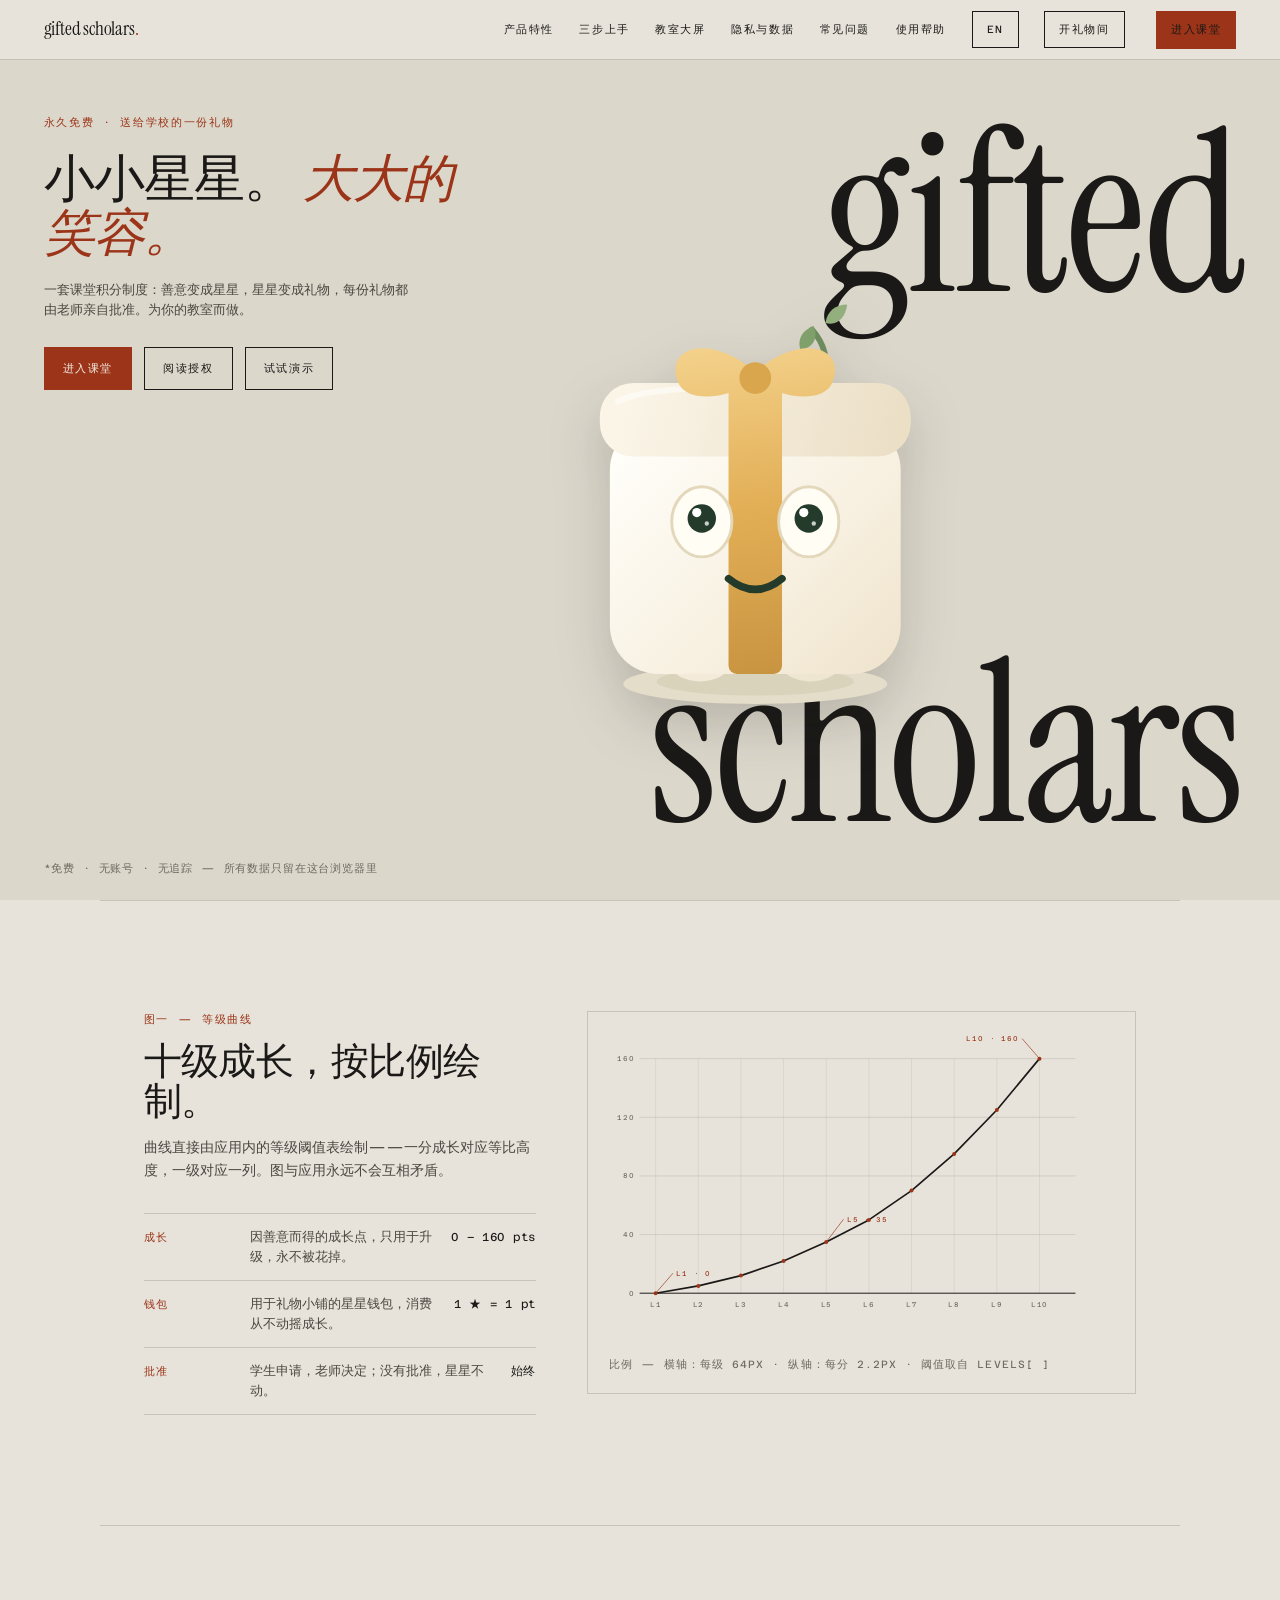
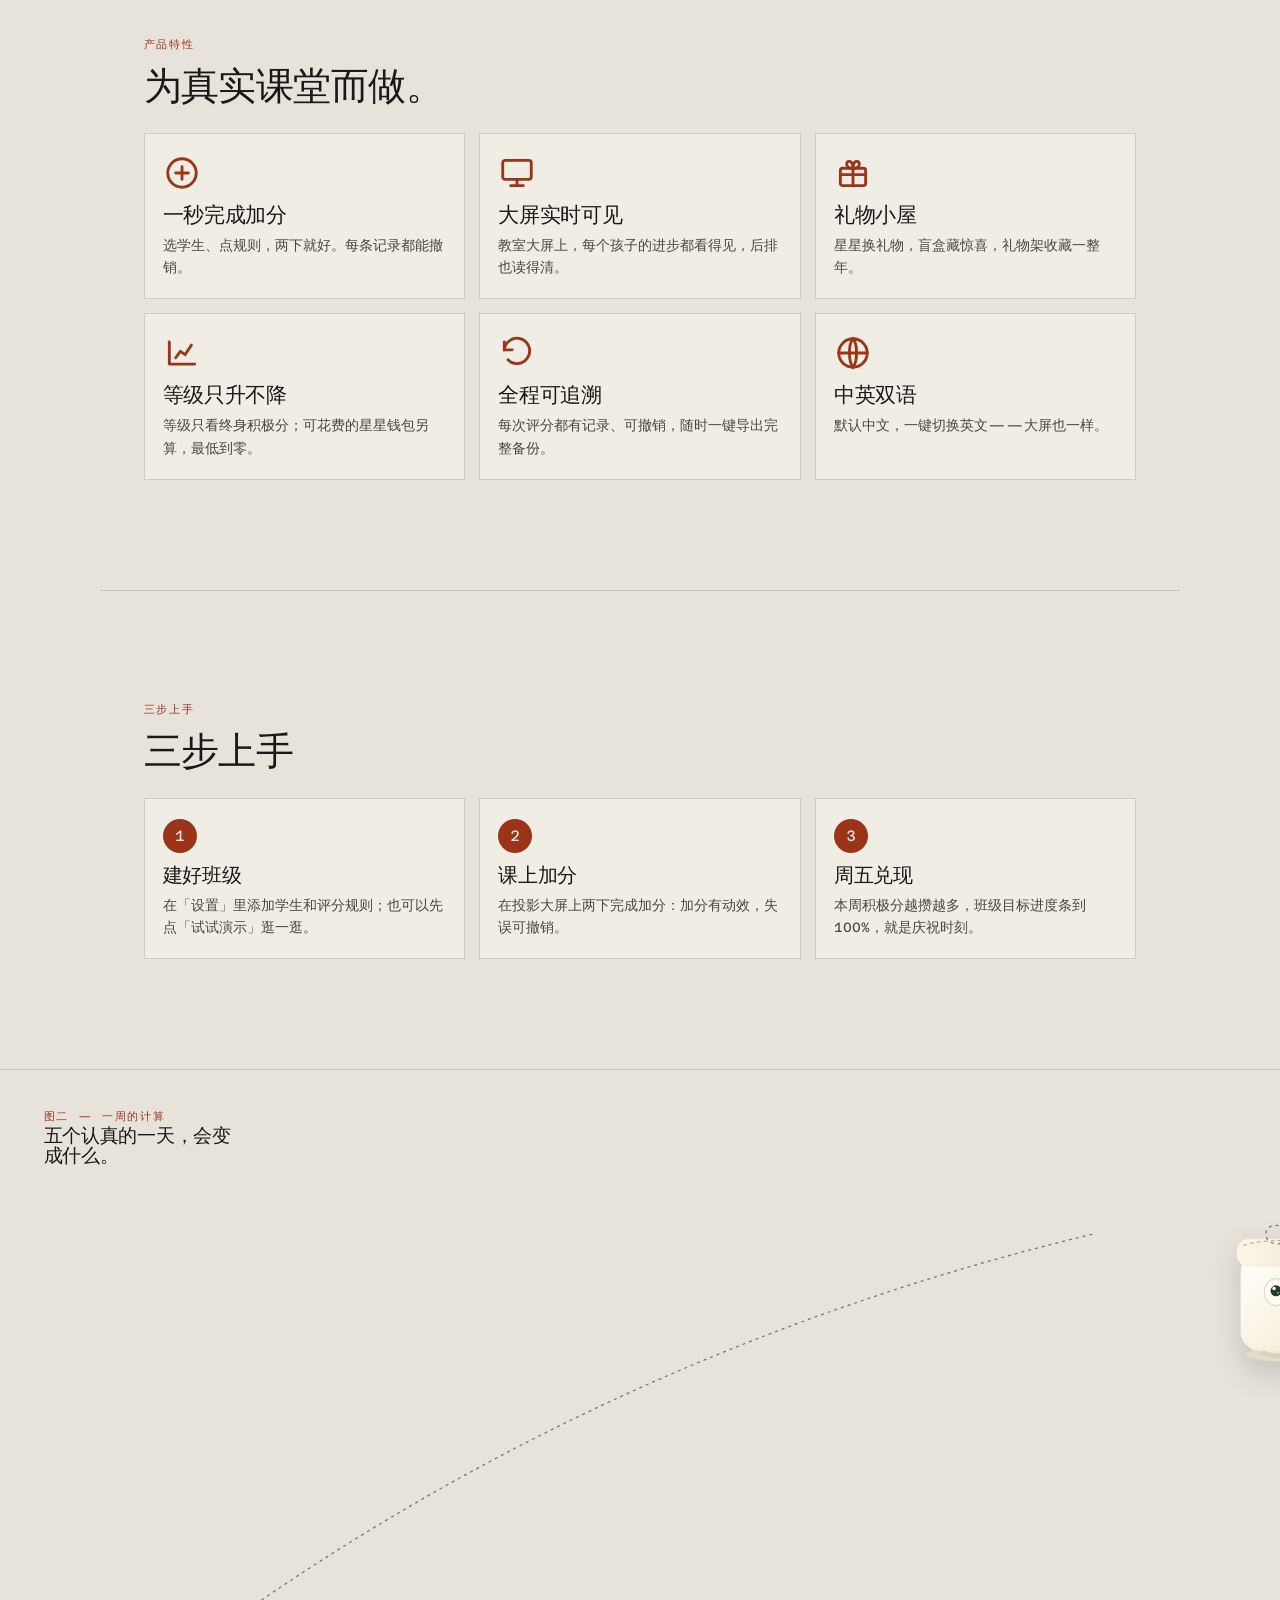
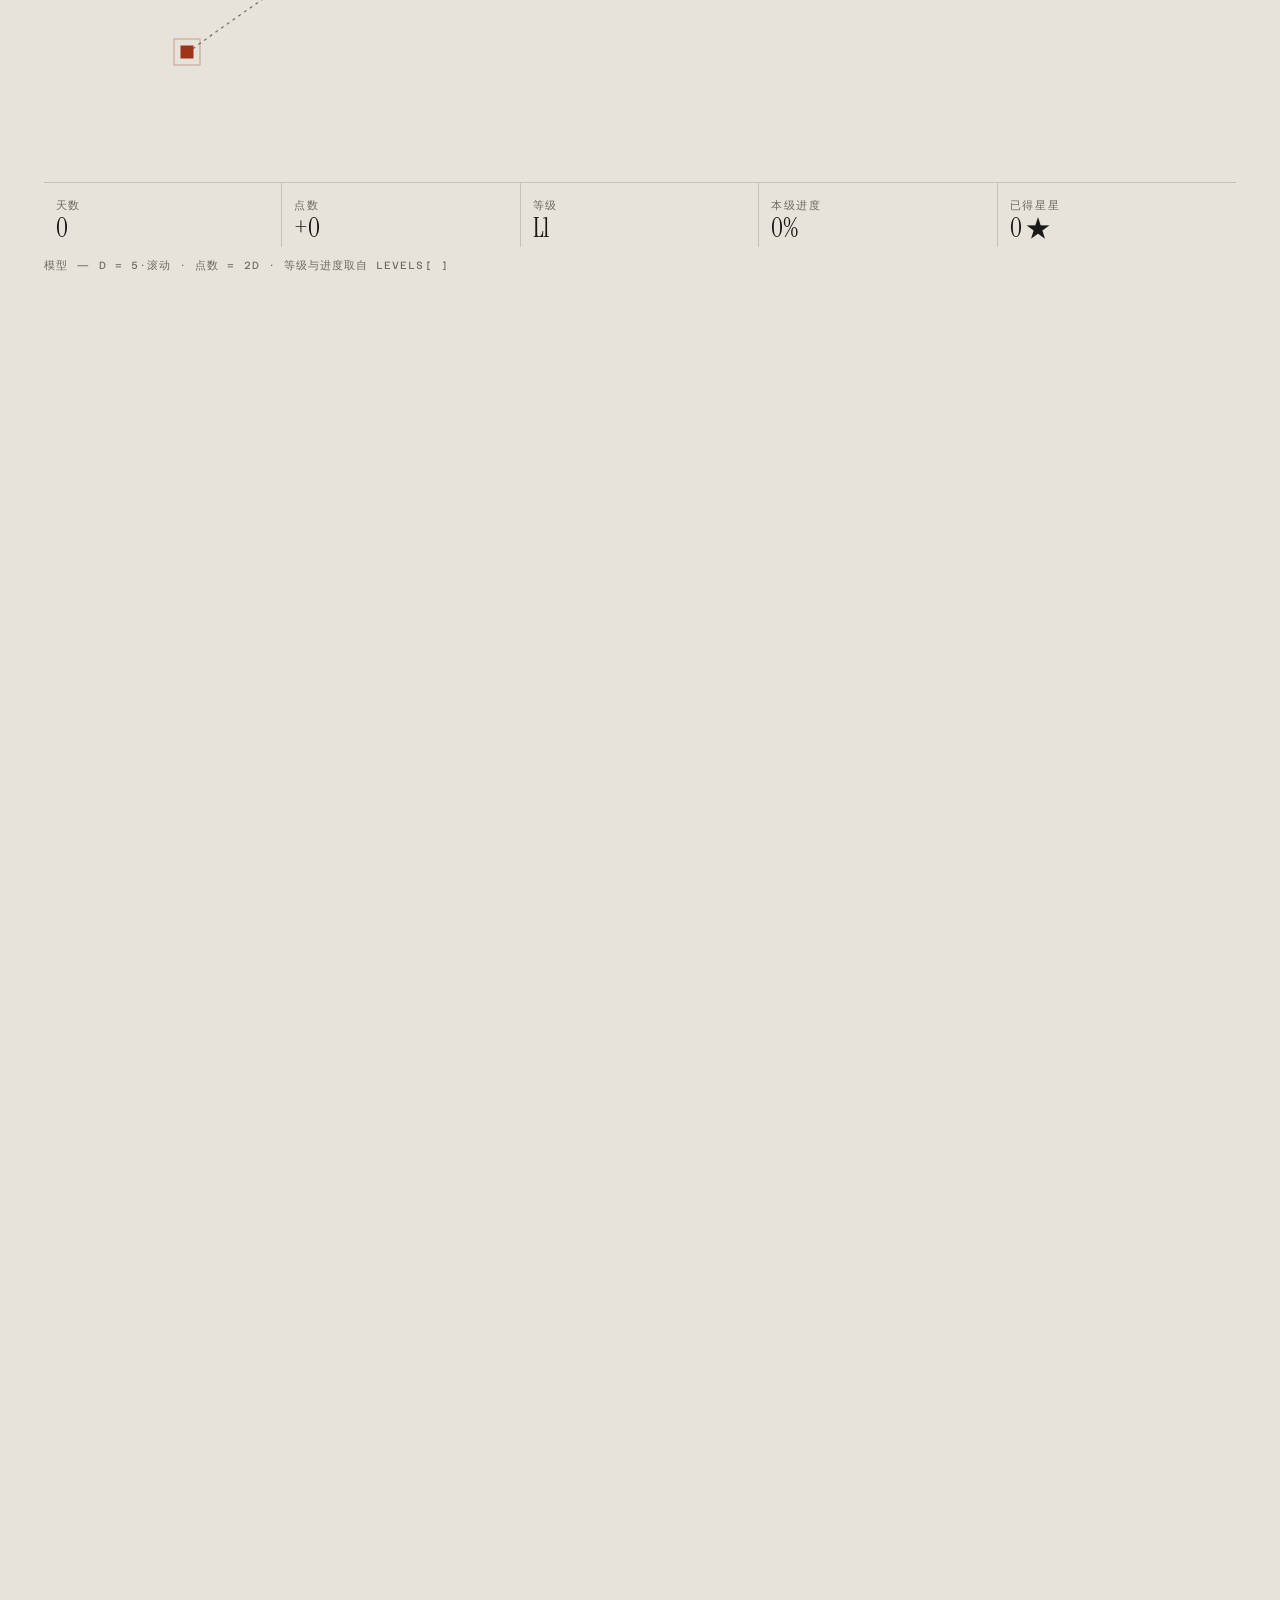
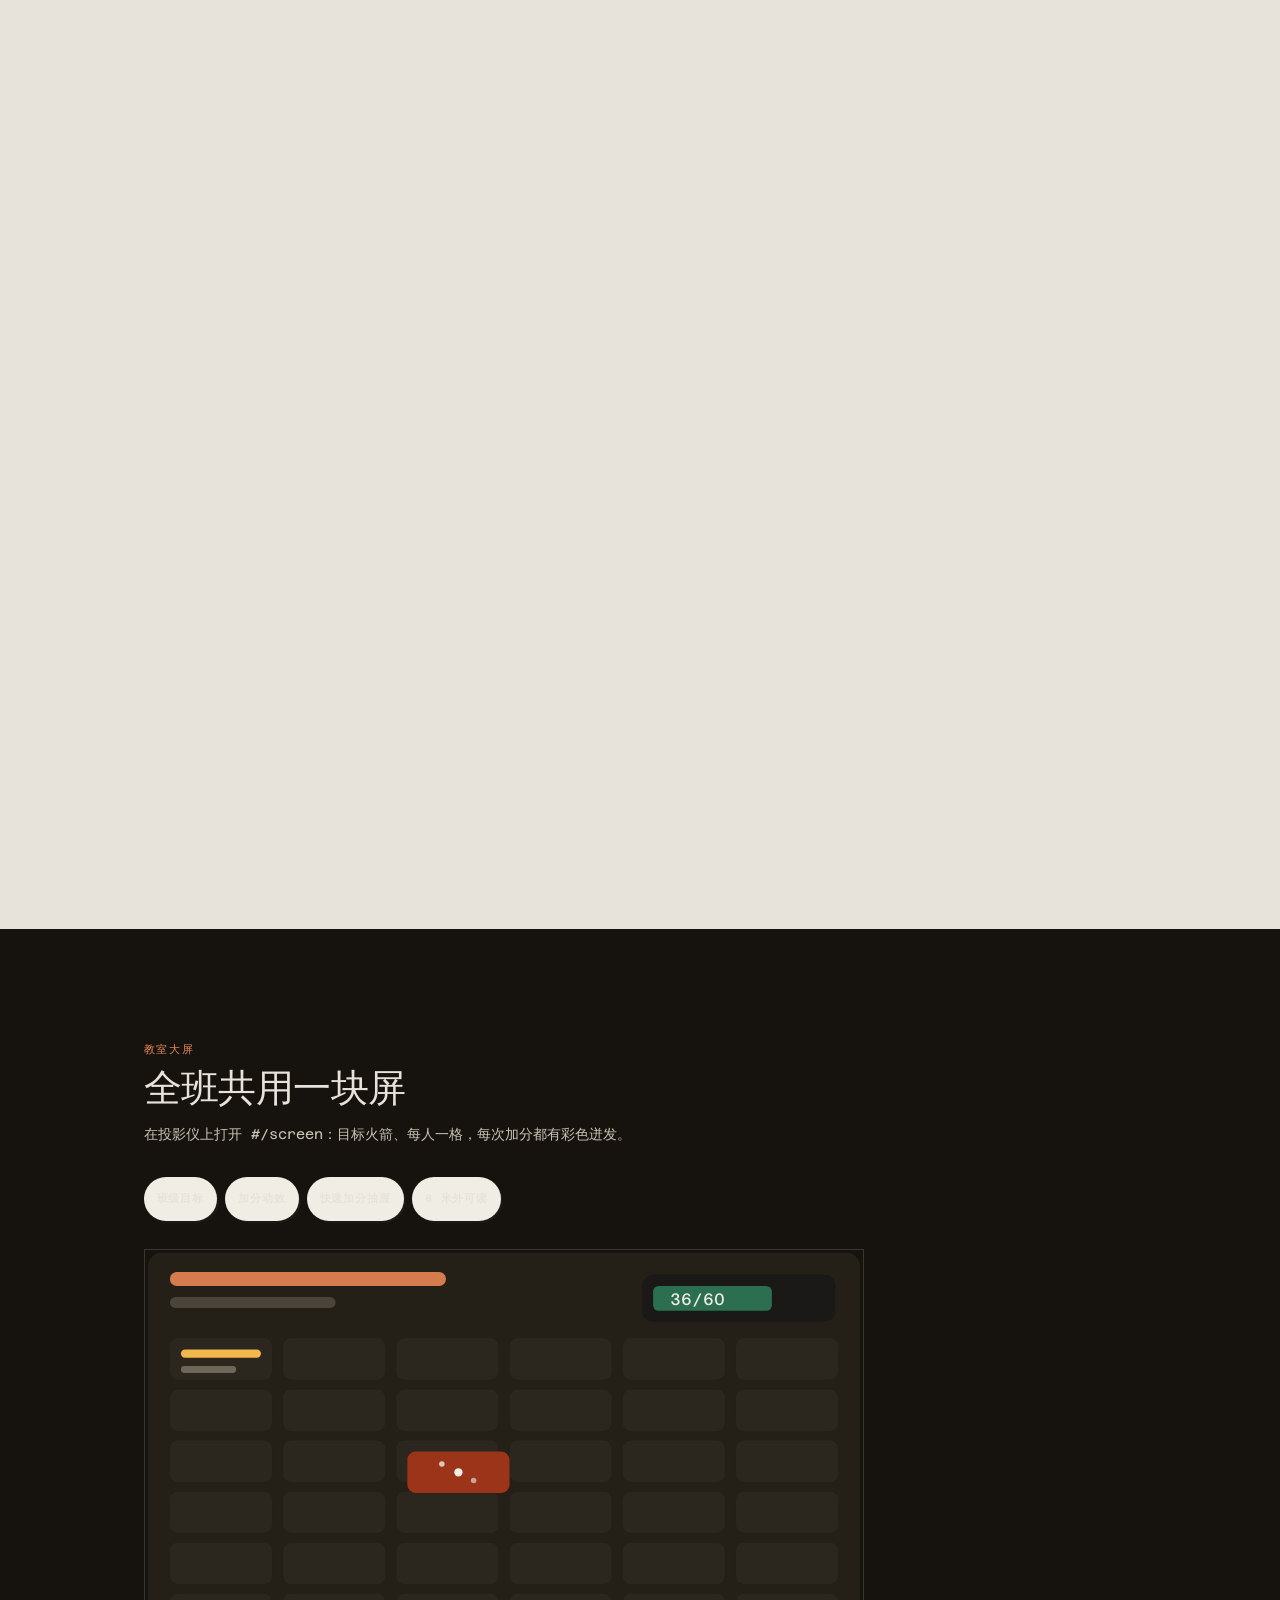
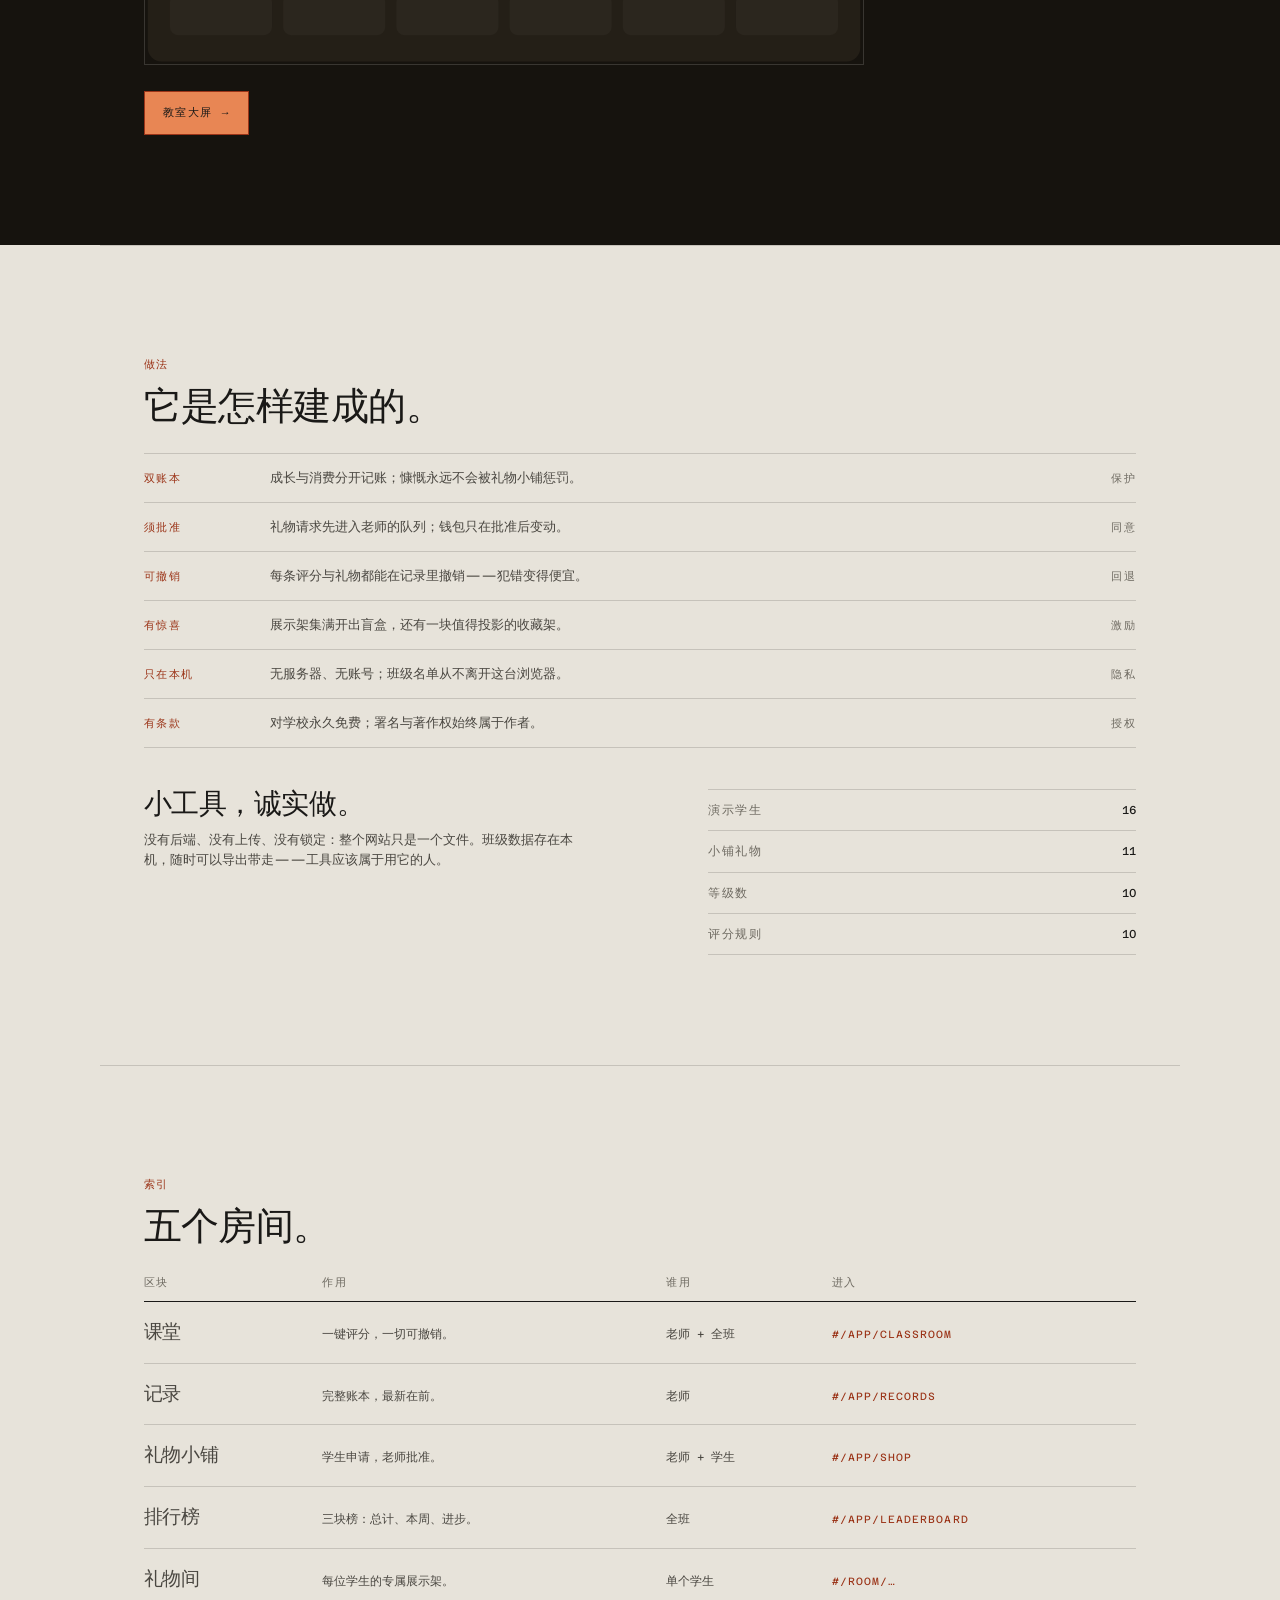
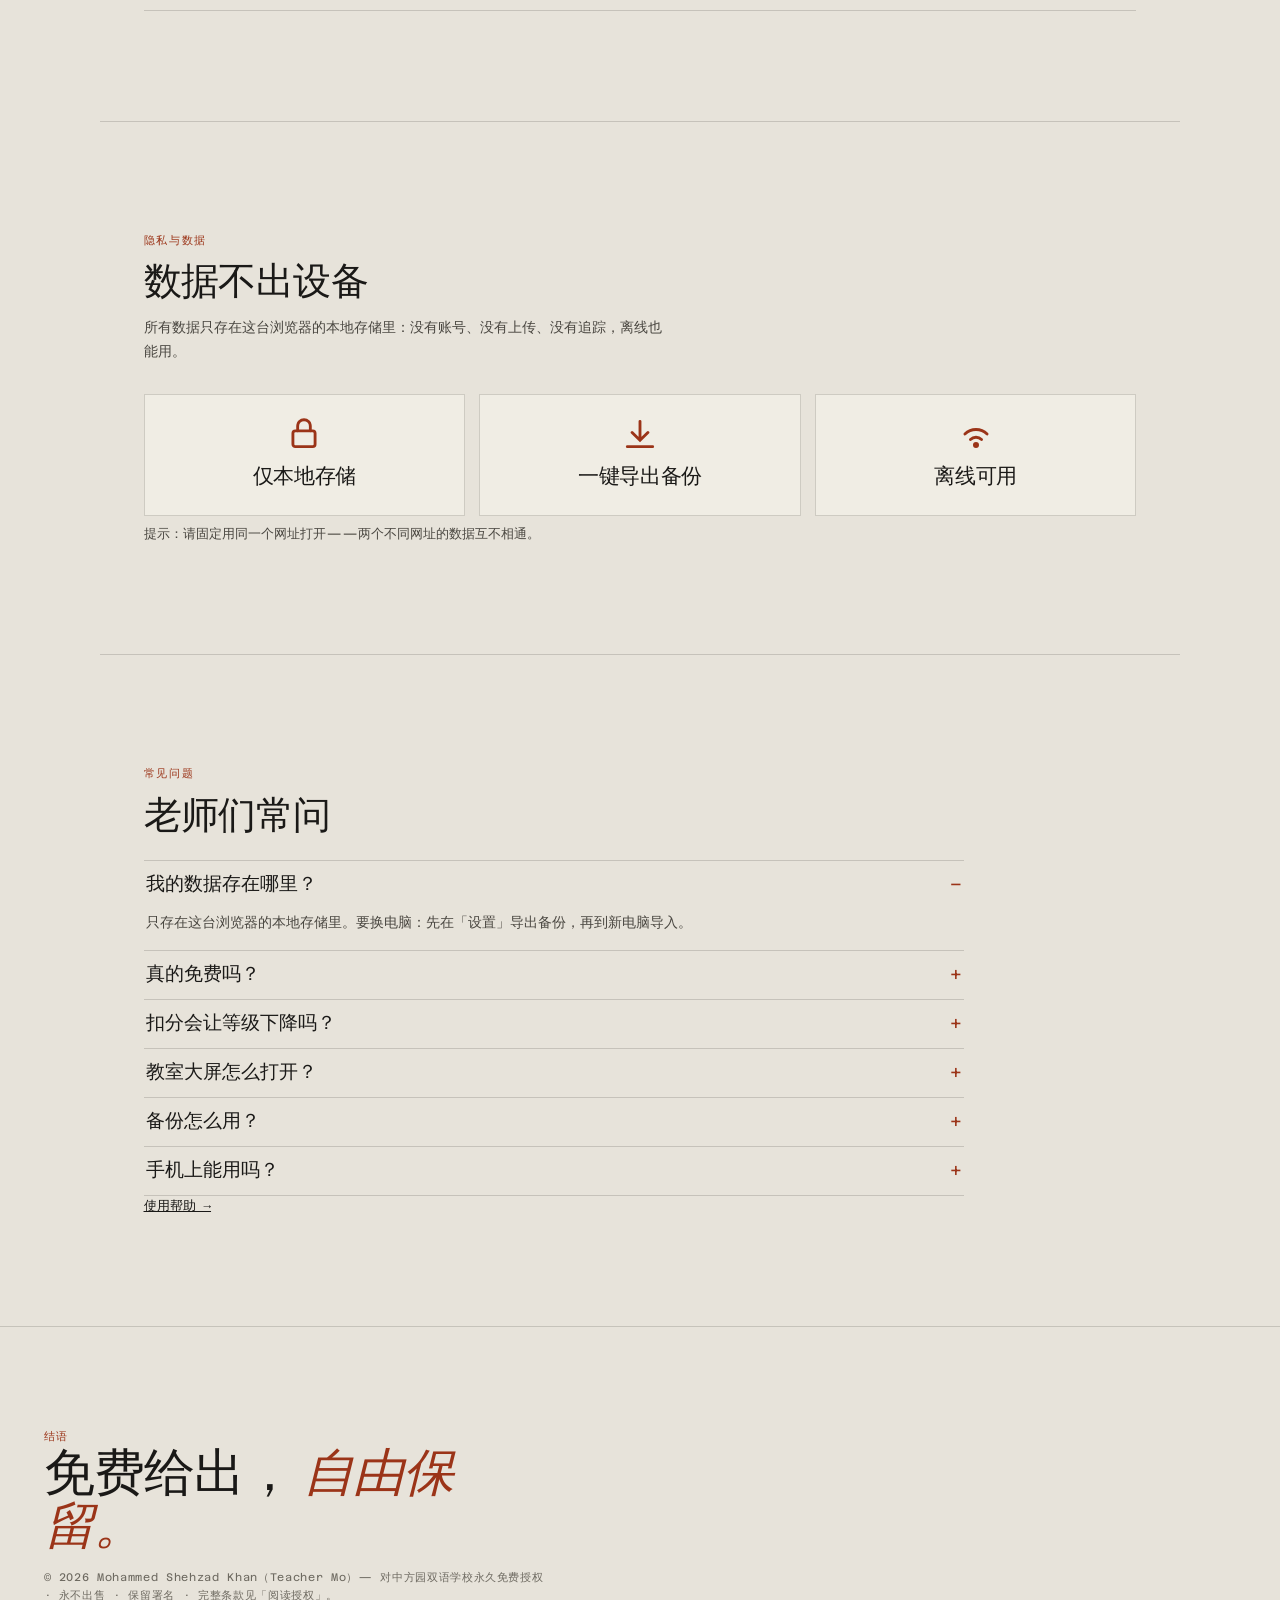
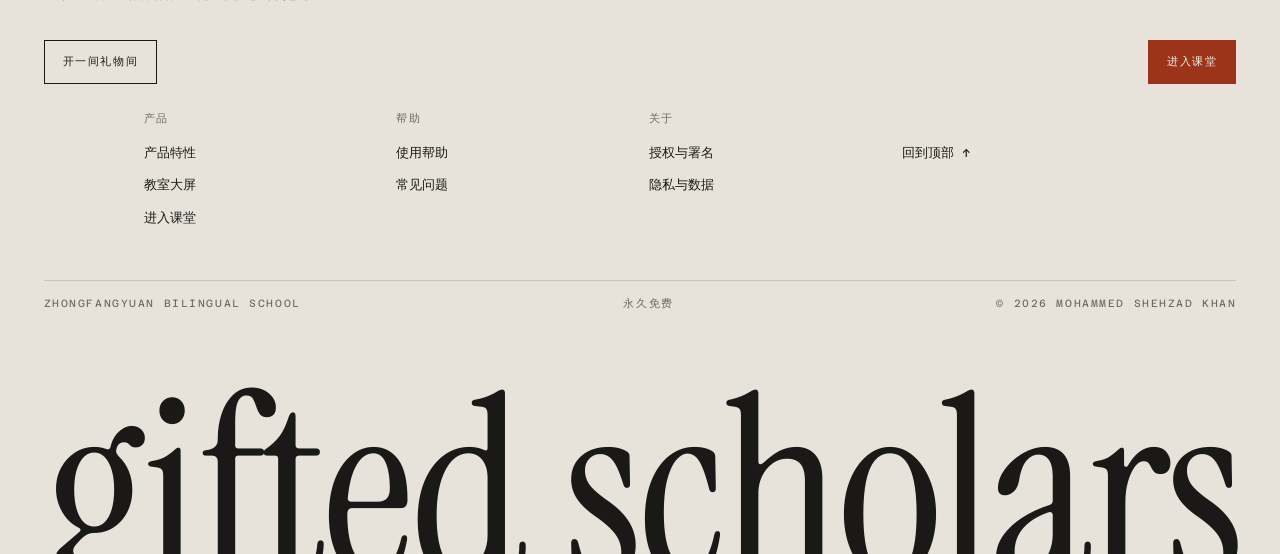
==== index.html @ 54f59f6a "feat(remake): product-marketing landing IA (features/steps/bigscreen/privacy/faq/footer + mobile men" ====
<!doctype html>
<html lang="en">
<!--
  ============================================================
  Gifted Scholars — classroom points & virtual gifts
  Copyright (c) 2026 Mohammed Shehzad Khan ("Teacher Mo"). All rights reserved.

  This site was created by Mohammed Shehzad Khan and donated as a FREE gift
  to ZhongFangYuan Bilingual School. See LICENSE.txt: the work remains the
  property of the author; it may never be sold or charged for. Please keep
  this notice and the footer credit intact.

  Fonts: Instrument Serif 400 (roman + italic) & Azeret Mono 400/500/600,
  SIL Open Font License 1.1 — license files shipped in /fonts/.
  ============================================================
-->
<head>
<meta charset="UTF-8">
<meta name="viewport" content="width=device-width, initial-scale=1.0">
<meta name="theme-color" content="#E7E3DA">
<meta name="author" content="Mohammed Shehzad Khan (Teacher Mo)">
<meta name="description" content="Playful classroom points with real character. Earn stars, collect gifts, celebrate kindness. A free gift to ZhongFangYuan Bilingual School, built by Teacher Mo.">
<title>Gifted Scholars — little stars. big smiles.</title>
<link rel="icon" href="data:image/svg+xml,%3Csvg xmlns='http://www.w3.org/2000/svg' viewBox='0 0 64 64'%3E%3Crect width='64' height='64' fill='%23E7E3DA'/%3E%3Crect x='14' y='14' width='36' height='36' fill='none' stroke='%231A1917' stroke-width='3'/%3E%3Crect x='27' y='27' width='10' height='10' fill='%239B3418'/%3E%3C/svg%3E">
<style>
@font-face{font-family:'Azeret Mono';font-style:normal;font-weight:400;font-display:swap;src:url([data-uri]) format('woff2');}
@font-face{font-family:'Azeret Mono';font-style:normal;font-weight:500;font-display:swap;src:url([data-uri]) format('woff2');}
@font-face{font-family:'Azeret Mono';font-style:normal;font-weight:600;font-display:swap;src:url([data-uri]) format('woff2');}
@font-face{font-family:'Instrument Serif';font-style:italic;font-weight:400;font-display:swap;src:url([data-uri]) format('woff2');}
@font-face{font-family:'Instrument Serif';font-style:normal;font-weight:400;font-display:swap;src:url([data-uri]) format('woff2');}

/* ============ tokens ============ */
:root{
  --paper:#E7E3DA; --paper-2:#DCD7CB; --ink:#1A1917; --ink-soft:#4A4741;
  --teal:#1A1917; --teal-deep:#1A1917; --teal-tint:#DCD7CB;
  --gold:#9B3418; --gold-tint:#EDE7DA;
  --coral:#9B3418; --coral-tint:#EFE0D8;
  --white:#F0EDE4;
  --leaf:#2E7D5B; --leaf-tint:#E2F1EA; --night:#16130E; --night-2:#241F17;
  --r-m:16px; --r-l:24px; --shadow-m:0 8px 24px rgba(60,45,20,.10);
  --radius:0px; --bd:1px solid rgba(26,25,23,.22);
  --shadow:none;
  --font-round:"Instrument Serif","Songti SC","STSong","Noto Serif SC",serif,'Hiragino Sans GB','Microsoft YaHei','Noto Sans SC',sans-serif;
  --font-body:"Azeret Mono",ui-monospace,SFMono-Regular,Menlo,'PingFang SC','Hiragino Sans GB','Microsoft YaHei','Noto Sans SC',sans-serif;
}
*{box-sizing:border-box;margin:0;padding:0}
html{scroll-behavior:smooth}
body{background:var(--paper);color:var(--ink);font-family:var(--font-body);font-size:16px;line-height:1.55;-webkit-font-smoothing:antialiased}
h1,h2,h3,h4{font-family:var(--font-round);font-weight:400;line-height:1.15;letter-spacing:-.015em}
a{color:var(--teal-deep)}
button{font:inherit;cursor:pointer}
:focus-visible{outline:2px solid var(--gold);outline-offset:2px;border-radius:0}
.num{font-variant-numeric:tabular-nums}
.hide{display:none!important}

/* ============ primitives ============ */
.stk{background:var(--white);border:var(--bd);border-radius:var(--radius);box-shadow:var(--shadow)}
.btn{display:inline-flex;align-items:center;justify-content:center;gap:8px;border:var(--bd);border-radius:12px;background:var(--white);color:var(--ink);padding:10px 18px;font-family:var(--font-round);font-weight:700;box-shadow:var(--shadow);min-height:44px;transition:transform .06s ease,box-shadow .06s ease;text-decoration:none}
.btn:active{transform:translate(2px,2px);box-shadow:1px 1px 0 var(--ink)}
.btn.primary{background:var(--teal);color:var(--white)}
.btn.gold{background:var(--gold);color:var(--white)}
.btn.ghost{box-shadow:none;border-color:transparent;background:transparent;text-decoration:underline;text-underline-offset:3px;font-weight:600;min-height:44px}
.btn.danger{background:var(--coral);color:var(--white)}
.btn.sm{padding:6px 12px;min-height:36px;font-size:14px}
.chip{border:var(--bd);border-radius:999px;padding:8px 14px;font-weight:700;font-size:14px;background:var(--white);box-shadow:2px 2px 0 var(--ink);min-height:44px;display:inline-flex;align-items:center;gap:6px}
.chip:active{transform:translate(1px,1px);box-shadow:1px 1px 0 var(--ink)}
.chip.plus{background:var(--teal-tint)}
.chip.minus{background:var(--coral-tint)}
.tag{display:inline-block;border:2px solid var(--ink);border-radius:8px;padding:1px 8px;font-size:12px;font-weight:800;background:var(--gold-tint)}
input[type=text],input[type=number],select,textarea{border:var(--bd);border-radius:10px;padding:8px 10px;background:var(--white);font:inherit;color:var(--ink);width:100%}
input:focus-visible,select:focus-visible{outline:3px solid var(--gold);outline-offset:1px}
label{font-weight:700;font-size:14px}

/* ============ app shell ============ */
.shell{display:grid;grid-template-columns:220px 1fr;min-height:100vh}
.rail{border-right:var(--bd);padding:18px 12px;display:flex;flex-direction:column;gap:6px;background:var(--paper-2);position:sticky;top:0;height:100vh}
.rail .logo{display:flex;align-items:center;gap:8px;font-family:var(--font-round);font-weight:800;text-decoration:none;color:var(--ink);padding:6px 8px 16px;font-size:17px}
.rail a.tab{display:flex;align-items:center;gap:10px;padding:11px 12px;border-radius:10px;text-decoration:none;color:var(--ink);font-weight:700;border:2px solid transparent;min-height:44px}
.rail a.tab:hover{background:var(--white)}
.rail a.tab[aria-current=page]{background:var(--white);border:var(--bd);box-shadow:2px 2px 0 var(--ink)}
.rail .foot{margin-top:auto;font-size:12px;color:var(--ink-soft);padding:8px}
.main{padding:26px 28px 90px;max-width:1120px;width:100%}
.pagehead{display:flex;align-items:baseline;gap:14px;flex-wrap:wrap;margin-bottom:20px}
.pagehead h1{font-size:28px;font-weight:800}
.pagehead .sub{color:var(--ink-soft);font-size:14px}
.tabs{display:flex;gap:8px;flex-wrap:wrap;margin-bottom:18px}
.tabs .chip[aria-pressed=true]{background:var(--ink);color:var(--paper)}

/* classroom */
.toolbar{display:flex;gap:10px;flex-wrap:wrap;align-items:center;margin-bottom:14px}
.grid{display:grid;grid-template-columns:repeat(auto-fill,minmax(150px,1fr));gap:14px}
.card{padding:14px;position:relative;cursor:pointer;background:var(--white)}
.card .pick{position:absolute;top:8px;right:8px;width:26px;height:26px;border:var(--bd);border-radius:8px;background:var(--white);display:flex;align-items:center;justify-content:center;font-size:15px;font-weight:900}
.card.sel{background:var(--gold-tint)}
.card.sel .pick{background:var(--gold)}
.card .av{width:44px;height:44px;border-radius:50%;border:var(--bd);display:flex;align-items:center;justify-content:center;font-family:var(--font-round);font-weight:800;font-size:19px;margin-bottom:8px}
.card .nm{font-weight:800;font-size:15px}
.card .lv{font-size:12px;font-weight:700;color:var(--ink-soft)}
.card .pts{display:flex;gap:12px;margin-top:8px;font-family:var(--font-round)}
.card .net{font-weight:800;font-size:17px}
.card .net.neg{color:var(--coral)}
.card .wallet{font-size:13px;color:var(--ink-soft)}
.card .roomlink{position:absolute;bottom:10px;right:10px;font-size:13px;text-decoration:none;font-weight:700;padding:4px}
.float{position:absolute;left:50%;top:8px;transform:translateX(-50%);font-family:var(--font-round);font-weight:800;font-size:20px;pointer-events:none;animation:floatUp 1s ease-out forwards;z-index:5}
@keyframes floatUp{from{opacity:1;translate:0 0}to{opacity:0;translate:0 -46px}}
.rail-legend{display:flex;gap:10px;flex-wrap:wrap}
.legend{font-size:12.5px;color:var(--ink-soft);display:flex;gap:6px;align-items:center}
.legend b{color:var(--ink)}

/* records & lists */
.list{display:flex;flex-direction:column;gap:10px}
.row{display:flex;gap:14px;align-items:center;padding:12px 16px;flex-wrap:wrap}
.row .who{font-weight:700;font-size:14px;flex:1;min-width:180px}
.row .val{font-family:var(--font-round);font-weight:800;font-size:18px;min-width:52px;text-align:right}
.row .val.neg{color:var(--coral)}
.row .meta{font-size:12.5px;color:var(--ink-soft);min-width:150px}
.row.undone{opacity:.55}
.row.undone .who{text-decoration:line-through}
.empty{padding:34px;text-align:center;color:var(--ink-soft)}
.empty .big{font-size:34px;display:block;margin-bottom:8px}

/* shop */
.shopgrid{display:grid;grid-template-columns:repeat(auto-fill,minmax(230px,1fr));gap:16px}
.item{padding:18px;display:flex;flex-direction:column;gap:8px}
.item .top{display:flex;justify-content:space-between;align-items:flex-start;gap:8px}
.item .emoji{font-size:34px}
.item h3{font-size:16px}
.item .desc{font-size:13px;color:var(--ink-soft);flex:1}
.item .price{font-family:var(--font-round);font-weight:800;font-size:16px}
.item .row-b{display:flex;gap:8px;flex-wrap:wrap;align-items:center}
.item.off{opacity:.6}
.queue{margin-bottom:26px}
.reqrow{display:flex;gap:12px;align-items:center;padding:12px 16px;flex-wrap:wrap}
.reqrow .st-who{font-weight:800}
.reqrow .st-gift{flex:1;min-width:170px}
.pill{font-size:11px;font-weight:800;border:2px solid var(--ink);border-radius:7px;padding:1px 7px}
.pill.pending{background:var(--gold-tint)}
.pill.approved{background:var(--teal-tint)}
.pill.declined{background:var(--coral-tint)}

/* leaderboard */
.podium{display:grid;grid-template-columns:repeat(3,1fr);gap:14px;margin-bottom:22px}
.pod{padding:18px;text-align:center}
.pod .medal{font-size:34px}
.pod .nm{font-family:var(--font-round);font-weight:800;font-size:18px}
.pod .sc{font-size:14px;color:var(--ink-soft)}
.statline{display:flex;gap:12px;flex-wrap:wrap;margin-bottom:22px}
.stat{padding:12px 18px}
.stat .k{font-size:12px;font-weight:800;text-transform:none;color:var(--ink-soft)}
.stat .v{font-family:var(--font-round);font-weight:800;font-size:20px}

/* student room */
.room{max-width:900px;margin:0 auto;padding:26px 20px 80px}
.room .back{margin-bottom:18px}
.roomhead{padding:26px;display:grid;grid-template-columns:auto 1fr auto;gap:22px;align-items:center;background:var(--gold-tint)}
.roomhead .bigav{width:84px;height:84px;border-radius:50%;border:var(--bd);display:flex;align-items:center;justify-content:center;font-size:40px;background:var(--white)}
.roomhead h1{font-size:30px}
.lvl-bar{height:16px;border:var(--bd);border-radius:999px;background:var(--white);overflow:hidden;margin-top:8px;width:min(320px,100%)}
.lvl-bar i{display:block;height:100%;background:var(--gold);transition:width .5s ease}
.room .walletbox{font-family:var(--font-round);text-align:center}
.room .walletbox .v{font-size:30px;font-weight:800}
.shelf{margin-top:26px}
.shelf h2{font-size:20px;margin-bottom:4px}
.shelf .sub{font-size:13px;color:var(--ink-soft);margin-bottom:14px}
.shelfgrid{display:grid;grid-template-columns:repeat(auto-fill,minmax(96px,1fr));gap:12px}
.slot{padding:12px 8px;text-align:center;min-height:104px;display:flex;flex-direction:column;align-items:center;justify-content:center;gap:4px}
.slot .g{font-size:32px}
.slot .gname{font-size:11.5px;font-weight:700;line-height:1.25}
.slot.rar-rare{background:var(--teal-tint)}
.slot.rar-epic{background:var(--gold-tint);box-shadow:3px 3px 0 var(--ink),inset 0 0 0 2px var(--gold)}
.slot.empty-slot{border-style:dashed;box-shadow:none;color:var(--ink-soft);background:transparent}
.actionsbar{display:flex;gap:12px;flex-wrap:wrap;margin-top:26px}
.reqlist{margin-top:26px}

/* overlays */
.overlay{position:fixed;inset:0;background:rgba(51,48,43,.45);display:flex;align-items:center;justify-content:center;z-index:100;padding:20px}
.modal{max-width:520px;width:100%;padding:26px;max-height:86vh;overflow:auto}
.modal h2{font-size:22px;margin-bottom:12px}
.modal .btns{display:flex;gap:10px;justify-content:flex-end;margin-top:22px;flex-wrap:wrap}
.toastwrap{position:fixed;bottom:22px;left:50%;transform:translateX(-50%);z-index:200;display:flex;flex-direction:column;gap:8px;align-items:center;pointer-events:none}
.toast{border:var(--bd);border-radius:12px;background:var(--ink);color:var(--paper);padding:10px 18px;font-weight:700;box-shadow:var(--shadow);animation:toastIn .18s ease-out}
@keyframes toastIn{from{opacity:0;translate:0 10px}to{opacity:1;translate:0 0}}
/* gift burst */
.burst{position:fixed;inset:0;display:flex;align-items:center;justify-content:center;z-index:150;pointer-events:none}
.burst .box{font-size:110px;animation:boxShake .5s ease,boxPop .45s ease .5s forwards}
.burst .gift{font-size:130px;animation:giftIn .6s cubic-bezier(.2,1.6,.4,1) .75s forwards;opacity:0;position:absolute}
.burst .conf{position:absolute;width:14px;height:14px;border:2px solid var(--ink);animation:confFall 1.1s ease-in .8s forwards;opacity:0}
@keyframes boxShake{0%,100%{rotate:0deg}25%{rotate:-9deg}75%{rotate:9deg}}
@keyframes boxPop{to{scale:1.9;opacity:0}}
@keyframes giftIn{from{opacity:0;scale:.2;rotate:-14deg}to{opacity:1;scale:1;rotate:0deg}}
@keyframes confFall{from{opacity:1;translate:0 0;rotate:0deg}to{opacity:0;translate:0 42vh;rotate:340deg}}
/* level up */
.lvlup{position:fixed;inset:0;display:flex;align-items:center;justify-content:center;z-index:160;background:rgba(51,48,43,.5)}
.lvlup .card{padding:38px;text-align:center;animation:giftIn .5s cubic-bezier(.2,1.6,.4,1)}
.lvlup .medal{font-size:70px;display:block}
@media (prefers-reduced-motion:reduce){
  *,*::before,*::after{animation-duration:.01ms!important;animation-iteration-count:1!important;transition-duration:.01ms!important;scroll-behavior:auto!important}
}

/* responsive */
@media (max-width:880px){

  .shell{grid-template-columns:1fr}
  .rail{position:fixed;bottom:0;top:auto;left:0;right:0;height:auto;flex-direction:row;border-right:none;border-top:var(--bd);padding:6px 8px;z-index:60;overflow-x:auto}
  .rail .logo,.rail .foot{display:none}
  .rail a.tab{flex-direction:column;gap:2px;font-size:11px;padding:6px 10px;min-width:64px;justify-content:center}
  .main{padding:18px 14px 110px}
  .roomhead{grid-template-columns:1fr;text-align:center}
  .roomhead .bigav{margin:0 auto}
  .podium{grid-template-columns:1fr}
}
/* ============ kid visual system — scoped to .app-ui (Task 13) ============ */
/* Landing (gs-page) is deliberately editorial and untouched by this block. */
.app-ui{--radius:14px;--bd:1.5px solid rgba(26,25,23,.16)}
.app-ui .btn,.app-ui .btn.sm{min-height:44px;border-radius:999px;font-weight:700;letter-spacing:.01em}
.app-ui .btn.primary{background:#E88654;color:#1A1917;border-color:#C96A38;box-shadow:0 3px 0 #C96A38}
.app-ui .btn.primary:active{transform:translateY(2px);box-shadow:0 1px 0 #C96A38}
.app-ui .btn.danger{border-radius:999px}
.app-ui .card,.app-ui .stk{border-radius:var(--radius)}
.app-ui .tab{border-radius:999px;min-height:44px;display:flex;align-items:center;gap:8px}
.app-ui .tab[aria-current="page"]{background:#FBBC94;font-weight:700}
.app-ui input[type="text"],.app-ui input[type="number"],.app-ui textarea,.app-ui select{
  min-height:44px;border-radius:10px;border:1.5px solid rgba(26,25,23,.2);font-size:16px}
.app-ui .chip,.app-ui .rule{border-radius:999px;min-height:44px}
.app-ui .stu{border-radius:14px}
.app-ui .pagehead h1{font-family:var(--font-round)}
.app-ui button:focus-visible,.app-ui a:focus-visible,.app-ui input:focus-visible{
  outline:3px solid #E88654;outline-offset:2px}
.app-ui .av,.app-ui .bigav{border-radius:50%}
.app-ui .empty .big{font-size:44px}
@media (prefers-reduced-motion: reduce){.app-ui .btn.primary:active{transform:none}}

/* ============ Big Screen (#/screen) — WP5 ============ */
/* Binding 8-metre type scale (spec §6.1 / amendment 4). Tiles refine in Task 9. */
:root{
  --scr-name:32px;
  --scr-pts:44px;
  --scr-lv:24px;
  --scr-goal:32px;
  --scr-tile:300px;
}
.screen-root{
  min-height:100vh;
  display:flex;flex-direction:column;
  background:var(--paper);color:var(--ink);
}
.scr-top{
  display:flex;justify-content:space-between;align-items:flex-start;gap:18px;
  padding:20px 26px 14px;
  border-bottom:var(--bd);
}
.scr-class{font-size:var(--scr-goal);font-family:var(--font-round);line-height:1.1;display:block;}
.scr-goal{margin-top:12px;max-width:640px;}
.scr-goal-head{display:flex;justify-content:space-between;align-items:baseline;gap:14px;}
.scr-goal-label{font-size:22px;font-family:var(--font-round);}
.scr-goal-nums{font-size:20px;}
.scr-track{
  position:relative;height:20px;margin-top:8px;
  border:2px solid var(--ink);border-radius:999px;background:var(--white);
}
.scr-track i{display:block;height:100%;background:var(--coral);border-radius:999px;transition:width .7s cubic-bezier(.22,1,.36,1);}
.scr-rocket{position:absolute;top:-16px;font-size:28px;transition:left .7s cubic-bezier(.22,1,.36,1);}
.scr-btns{display:flex;gap:10px;flex-shrink:0;}
.scr-btn{
  display:inline-flex;align-items:center;gap:8px;
  min-height:52px;padding:10px 18px;
  font-size:20px;font-family:var(--font-body);
  border:var(--bd);border-radius:14px;background:var(--white);color:var(--ink);
  cursor:pointer;text-decoration:none;
}
.scr-btn:hover{background:var(--paper-2);}
.scr-grid{
  display:grid;grid-template-columns:repeat(auto-fill,minmax(210px,1fr));
  gap:16px;padding:22px 26px;
  align-content:start;flex:1;
}
.scr-tile{
  border:var(--bd);border-radius:18px;background:var(--white);
  padding:16px 18px;display:flex;flex-direction:column;gap:6px;
}
.scr-name{font-size:var(--scr-name);font-weight:700;font-family:var(--font-round);line-height:1.15;}
.scr-pts{font-size:var(--scr-pts);font-weight:700;}
.scr-lv{font-size:var(--scr-lv);color:var(--ink-soft);}
.scr-bar{height:12px;border:2px solid var(--ink);border-radius:999px;background:var(--paper);overflow:hidden;}
.scr-bar i{display:block;height:100%;background:var(--teal);border-radius:999px;}
.visually-hidden{position:absolute;width:1px;height:1px;overflow:hidden;clip:rect(0 0 0 0);white-space:nowrap;}
#scrChip{position:fixed;left:50%;bottom:26px;transform:translateX(-50%);}
@media (prefers-reduced-motion: reduce){
  .scr-track i,.scr-rocket{transition:none;}
}

/* Task 9: tile grid — 6 columns x 5 rows at 1920x1080 => 24-30 tiles, no page scroll;
   more students scroll INSIDE the grid (header/goal stay pinned). */
.screen-root{height:100vh;overflow:hidden;}
.scr-grid{
  flex:1;min-height:0;
  overflow-y:auto;
  display:grid;
  grid-template-columns:repeat(auto-fill,minmax(var(--scr-tile),1fr));
  gap:10px;
  padding:6px 16px 16px;
  align-content:start;
}
.scr-tile{
  background:var(--white);
  border:2px solid hsl(var(--h),45%,70%);
  border-radius:18px;
  padding:8px 14px 12px;
  display:flex;flex-direction:column;gap:2px;
  min-width:0;
}
.scr-row1{display:flex;align-items:center;justify-content:space-between;gap:8px;}
.scr-av{
  width:44px;height:44px;border-radius:50%;
  background:hsl(var(--h),55%,82%);
  display:inline-flex;align-items:center;justify-content:center;
  font-size:24px;font-family:var(--font-round);
}
.scr-lv{font-size:var(--scr-lv);color:var(--ink-soft);white-space:nowrap;}
.scr-name{
  font-size:var(--scr-name);line-height:1.08;font-family:var(--font-round);
  white-space:nowrap;overflow:hidden;text-overflow:ellipsis;
}
.scr-pts{font-size:var(--scr-pts);line-height:1.05;color:var(--ink);}
.scr-bar{height:8px;border-radius:4px;background:var(--paper-2);overflow:hidden;}
.scr-bar i{display:block;height:100%;background:hsl(var(--h),60%,55%);}
@media (max-width:1100px){:root{--scr-tile:260px;--scr-name:24px;--scr-pts:34px;--scr-lv:18px;--scr-goal:24px;}}

/* Task 10: pops, confetti, quiet negatives, sound chip */
.scr-tile{position:relative;overflow:hidden}
.scr-tile.pop-pos{animation:scrPop .5s ease-out 1}
.scr-tile.pop-badge::after{
  content:"+" attr(data-popv) " ★";position:absolute;top:8px;right:8px;z-index:5;
  background:#fff;border:2px solid var(--gold,#9B3418);border-radius:999px;
  padding:2px 10px;font-size:22px;font-weight:700;animation:scrBadge 2.4s ease-out 1 forwards;
}
.scr-tile.pop-neg::after{
  content:"−" attr(data-popn);position:absolute;top:8px;right:8px;z-index:5;
  background:#eee;border:1px solid #999;border-radius:999px;color:#555;
  padding:1px 9px;font-size:18px;opacity:.9;animation:scrBadge 2.2s ease-out 1 forwards;
}
.scr-confetti{position:absolute;left:var(--cx,50%);top:38%;width:9px;height:9px;border-radius:2px;
  background:hsl(calc(var(--hue,40)*3.6) 90% 55%);pointer-events:none;z-index:4;
  animation:scrFall var(--dur,1.2s) cubic-bezier(.2,.6,.4,1) 1 forwards}
@keyframes scrFall{to{transform:translate(var(--dx,0),120px) rotate(var(--rot,180deg));opacity:0}}
@keyframes scrPop{0%{transform:scale(1)}35%{transform:scale(1.06)}100%{transform:scale(1)}}
@keyframes scrBadge{0%{opacity:0;transform:translateY(6px)}12%{opacity:1;transform:translateY(0)}80%{opacity:1}100%{opacity:0}}
.scr-chip{background:#fff;border:2px solid var(--gold,#9B3418);border-radius:999px;
  padding:6px 14px;font-size:16px;animation:scrPulse 2s ease-in-out infinite}
@keyframes scrPulse{0%,100%{box-shadow:0 0 0 0 rgba(155,52,24,.25)}50%{box-shadow:0 0 0 8px rgba(155,52,24,0)}}
@media (prefers-reduced-motion: reduce){
  .scr-confetti{display:none}
  .scr-tile.pop-pos,.scr-chip{animation:none}
}

/* Task 11: quick-award drawer — big touch targets (>=48px) */
.drw{position:fixed;inset:0;z-index:60;display:flex;align-items:flex-end;justify-content:center;background:rgba(20,18,15,.35)}
.drw-card{width:min(1200px,96vw);max-height:86vh;overflow:auto;background:var(--paper,#E7E3DA);
  border-radius:18px 18px 0 0;padding:18px 20px;box-shadow:0 -8px 40px rgba(0,0,0,.25)}
.drw-head{display:flex;align-items:center;gap:14px;margin-bottom:12px;font-size:22px}
.drw-head .sub{font-size:16px;color:var(--ink-soft,#4A4741)}
.drw-head .scr-btn{margin-left:auto}
.drw-stus{display:grid;grid-template-columns:repeat(auto-fill,minmax(150px,1fr));gap:10px;margin-bottom:14px}
.drw-stu{display:flex;align-items:center;gap:10px;min-height:52px;padding:8px 12px;font-size:18px;
  border:2px solid rgba(26,25,23,.22);border-radius:12px;background:#fff;cursor:pointer;text-align:left}
.drw-stu.drw-on{border-color:var(--gold,#9B3418);background:var(--gold-tint,#EDE7DA);box-shadow:0 0 0 3px rgba(155,52,24,.2)}
.drw-av{width:34px;height:34px;border-radius:50%;display:grid;place-items:center;font-size:18px;font-weight:700;flex:none}
.drw-nm{flex:1;overflow:hidden;text-overflow:ellipsis;white-space:nowrap}
.drw-pt{font-variant-numeric:tabular-nums;color:var(--ink-soft,#4A4741)}
.drw-rules{display:flex;flex-wrap:wrap;gap:10px}
.drw-rule{display:flex;align-items:center;gap:8px;min-height:52px;min-width:120px;padding:8px 16px;font-size:19px;
  border:2px solid rgba(26,25,23,.22);border-radius:999px;background:#fff;cursor:pointer}
.drw-rule b{color:#2E7D32}
.drw-rule.drw-neg b{color:#8A6D3B}
.drw-foot{margin-top:14px;display:flex;justify-content:flex-end}
.drw-undo{min-height:48px;padding:8px 18px;font-size:17px;border-radius:999px;border:2px solid rgba(26,25,23,.22);background:#fff;cursor:pointer}
@media (prefers-reduced-motion: reduce){.drw-card{transition:none}}

/* remake: random picker overlay */
.pickcard{max-width:520px;text-align:center}
.pickname{font-family:var(--font-round);font-size:clamp(40px,6vw,64px);line-height:1.1;padding:18px 6px 6px;word-break:break-word}
.picksub{font-size:13px;opacity:.75;margin-top:10px}

/* narrow screens: let the screen top bar wrap so every control stays visible */
@media (max-width:700px){
  .scr-top,.screen-top,.scrhead{flex-wrap:wrap;row-gap:8px}
}
@media (max-width:700px){
  .scr-btns{flex-wrap:wrap;justify-content:flex-end}
}
/* consolidated narrow-screen rule: buttons flow onto their own wrapped rows */
@media (max-width:700px){
  .scr-top{flex-wrap:wrap}
  .scr-btns{flex-wrap:wrap;flex-shrink:1;width:100%;justify-content:flex-start;row-gap:8px}
  .scr-btn{padding-left:12px;padding-right:12px}
}

/* ================================================================
   Gifted Scholars — studio landing (warm editorial system)
   ground #E7E3DA · secondary #DCD7CB · ink #1A1917 · pigment #9B3418
   Instrument Serif (display) · Azeret Mono (labels/data) · radius 0
   ================================================================ */
.gs-page{
  --ground:#E7E3DA; --ground-2:#DCD7CB; --ink:#1A1917; --ink-2:#4A4741;
  --muted:#6E6A61; --pigment:#9B3418; --hair:rgba(26,25,23,.16);
  --serif:"Instrument Serif","Songti SC","STSong","Noto Serif SC",serif;
  --mono:"Azeret Mono",ui-monospace,SFMono-Regular,Menlo,"PingFang SC","Microsoft YaHei",monospace;
  background:var(--ground); color:var(--ink);
  font-family:var(--mono); font-size:12.5px; line-height:1.6;
  min-height:100svh; position:relative;
}
.gs-page ::selection{background:var(--pigment);color:var(--ground)}
.gs-page a{color:inherit}
.gs-page h1,.gs-page h2,.gs-page h3{font-family:var(--serif);font-weight:400;letter-spacing:-.015em;line-height:1.05}
.gs-page .eyebrow{font-family:var(--mono);font-size:10.5px;letter-spacing:.16em;text-transform:uppercase;color:var(--pigment)}
.gs-page .it{font-style:italic;color:var(--pigment)}
html[lang="zh"] .gs-page .it{font-style:normal}

/* ---------- nav ---------- */
.gsnav{position:fixed;top:0;left:0;right:0;height:60px;z-index:60;
  display:flex;align-items:center;gap:26px;padding:0 clamp(16px,3.4vw,48px);
  background:rgba(231,227,218,.82);backdrop-filter:blur(14px);-webkit-backdrop-filter:blur(14px);
  border-bottom:1px solid var(--hair)}
.gsnav .brand{font-family:var(--serif);font-size:19px;letter-spacing:-.01em;text-decoration:none;white-space:nowrap}
.gsnav .brand i{font-style:normal;color:var(--pigment)}
.gsnav .links{display:flex;gap:clamp(14px,2vw,26px);margin-left:auto;align-items:center}
.gsnav .links a{font-family:var(--mono);font-size:10.5px;letter-spacing:.15em;text-transform:uppercase;
  text-decoration:none;color:var(--ink);padding:4px 0;border-bottom:1px solid transparent;transition:border-color .18s ease,color .18s ease}
.gsnav .links a:hover{border-bottom-color:var(--pigment);color:var(--pigment)}
.gsnav .sqbtn{font-family:var(--mono);font-size:10.5px;letter-spacing:.15em;text-transform:uppercase;
  border:1px solid var(--ink);background:transparent;color:var(--ink);border-radius:0;
  padding:9px 14px;cursor:pointer;transition:background .18s ease,color .18s ease}
.gsnav .sqbtn:hover{background:var(--ink);color:var(--ground)}

/* ---------- hero ---------- */
.gshero{position:relative;margin-top:60px;min-height:calc(100svh - 60px);
  background:var(--ground-2);overflow:clip;isolation:isolate}
.gshero .copystack{position:relative;z-index:5;max-width:44vw;padding:clamp(28px,6vh,72px) 0 clamp(28px,6vh,72px) clamp(16px,3.4vw,48px)}
.gshero .eyebrow{display:block;margin-bottom:clamp(14px,2.4vh,26px)}
.gshero h1{font-size:clamp(30px,4vw,56px);max-width:20ch}
.gshero h1 .it{display:inline}
.gshero .lede{margin-top:clamp(14px,2.2vh,24px);max-width:46ch;color:var(--ink-2)}
.gshero .ctas{display:flex;gap:12px;margin-top:clamp(18px,3vh,32px);flex-wrap:wrap}
.gsbtn{display:inline-flex;align-items:center;justify-content:center;font-family:var(--mono);
  font-size:11px;letter-spacing:.15em;text-transform:uppercase;text-decoration:none;
  border:1px solid var(--ink);border-radius:0;padding:12px 18px;background:transparent;color:var(--ink);
  cursor:pointer;transition:background .18s ease,color .18s ease}
.gsbtn:hover{background:var(--ink);color:var(--ground)}
.gsbtn.pig{background:var(--pigment);border-color:var(--pigment);color:#F4EFE6}
.gsbtn.pig:hover{background:var(--ink);border-color:var(--ink)}
.gshero .corner-cap{position:absolute;left:clamp(16px,3.4vw,48px);bottom:clamp(14px,2.6vh,26px);
  z-index:5;font-size:10.5px;letter-spacing:.08em;color:var(--muted);max-width:52ch}

/* split wordmark: two stacked lines bracket the subject */
.gswm{position:absolute;inset:0;z-index:1;pointer-events:none}
.wm-line{position:absolute;right:clamp(12px,3vw,44px);font-family:var(--serif);font-weight:400;
  font-size:clamp(74px,17.5vw,258px);line-height:.82;letter-spacing:-.015em;color:var(--ink);white-space:nowrap}
.wm-top{top:clamp(28px,7vh,72px);z-index:3}
.wm-bot{bottom:clamp(28px,7vh,72px);z-index:1}
.gshero .subject{position:absolute;z-index:2;right:clamp(150px,24vw,430px);bottom:calc(50% - clamp(150px,26vh,280px));
  height:clamp(300px,52vh,560px);width:auto;max-width:60vw;
  filter:drop-shadow(0 22px 26px rgba(26,25,23,.18))}
.gshero .subject svg{height:100%;width:auto;display:block}
/* scroll-bound separation (custom prop --wp set from JS, 0..1).
   Selectors are boosted past the reveal grammar below (.rv.in would
   otherwise override transform at equal specificity). */
html.gs-motion .gs-page .gshero .wm-top{transform:translate3d(0,calc(var(--wp,0)*-20vh),0)}
html.gs-motion .gs-page .gshero .wm-bot{transform:translate3d(0,calc(var(--wp,0)*20vh),0)}
html.gs-motion .gs-page .gshero .subject{transform:translate3d(0,calc(var(--wp,0)*-24vh),0) scale(calc(1 + var(--wp,0)*.06))}

/* ---------- section shell ---------- */
.gsec{padding:clamp(56px,11vh,130px) clamp(16px,3.4vw,48px);border-top:1px solid var(--hair);position:relative}
.gsec .eyebrow{display:block;margin-bottom:14px}
.gsec h2{font-size:clamp(26px,3.2vw,44px);max-width:24ch}
.gsec .seclede{margin-top:14px;max-width:58ch;color:var(--ink-2)}

/* ---------- fig 01 · drawing ---------- */
.gsdraw{display:grid;grid-template-columns:minmax(300px,5fr) minmax(340px,7fr);gap:clamp(24px,4vw,64px);align-items:start}
.gsdraw .dl{margin-top:clamp(18px,3vh,30px);border-top:1px solid var(--hair)}
.gsdraw .dl>div{display:grid;grid-template-columns:92px 1fr auto;gap:14px;padding:13px 0;border-bottom:1px solid var(--hair);align-items:baseline}
.gsdraw .dl dt{font-size:10.5px;letter-spacing:.15em;text-transform:uppercase;color:var(--pigment)}
.gsdraw .dl dd{color:var(--ink-2)}
.gsdraw .dl .val{font-size:11.5px;letter-spacing:.06em;color:var(--ink);white-space:nowrap}
.figwrap{border:1px solid var(--hair);background:var(--ground);padding:clamp(10px,1.6vw,22px)}
.figwrap svg{display:block;width:100%;height:auto}
.figwrap .fignote{margin-top:10px;font-size:10.5px;letter-spacing:.1em;text-transform:uppercase;color:var(--muted)}

/* ---------- fig 02 · pinned study ---------- */
.gsstudy{height:340vh;border-top:1px solid var(--hair)}
.gsstudy .stage{position:sticky;top:60px;height:calc(100svh - 60px);overflow:hidden;
  display:flex;flex-direction:column;padding:clamp(20px,4vh,44px) clamp(16px,3.4vw,48px)}
.gsstudy h2{max-width:22ch}
.gsstudy .arcbox{position:relative;flex:1;margin-top:8px}
.gsstudy .arcbox svg{position:absolute;inset:0;width:100%;height:100%}
.gsstudy .arcbox path{fill:none;stroke:var(--ink);stroke-width:1.25;vector-effect:non-scaling-stroke;stroke-dasharray:3 4;opacity:.55}
.gsstudy .stage .subject{position:absolute;right:2%;top:2%;height:clamp(110px,20vh,190px);width:auto;
  filter:drop-shadow(0 12px 14px rgba(26,25,23,.16))}
.gsstudy .stage .subject svg{height:100%;width:auto}
.gsstudy .marker{position:absolute;width:13px;height:13px;background:var(--pigment);border-radius:0;
  transform:translate(-50%,-50%);z-index:3}
.gsstudy .marker::after{content:"";position:absolute;inset:-7px;border:1px solid var(--pigment);opacity:.4}
.gsstudy .readouts{display:grid;grid-template-columns:repeat(5,1fr);border-top:1px solid var(--hair);margin-top:10px}
.gsstudy .readouts>div{padding:14px 12px 4px;border-right:1px solid var(--hair)}
.gsstudy .readouts>div:last-child{border-right:none}
.gsstudy .readouts .k{display:block;font-size:10.5px;letter-spacing:.15em;text-transform:uppercase;color:var(--muted)}
.gsstudy .readouts .v{display:block;font-size:clamp(19px,2vw,30px);letter-spacing:-.01em;color:var(--ink);
  font-family:var(--serif);font-variant-numeric:tabular-nums;line-height:1.15}
.gsstudy .modelnote{margin-top:10px;font-size:10.5px;letter-spacing:.1em;text-transform:uppercase;color:var(--muted)}

/* ---------- practice rows ---------- */
.gsmat .rows{margin-top:clamp(18px,3vh,30px);border-top:1px solid var(--hair)}
.gsmat .row{display:grid;grid-template-columns:110px 1fr auto;gap:16px;padding:14px 0;border-bottom:1px solid var(--hair);align-items:baseline}
.gsmat .row .k{font-size:10.5px;letter-spacing:.15em;text-transform:uppercase;color:var(--pigment)}
.gsmat .row .d{color:var(--ink-2);max-width:64ch}
.gsmat .row .c{font-size:10.5px;letter-spacing:.15em;text-transform:uppercase;color:var(--muted)}
.gsmat .pair{display:grid;grid-template-columns:minmax(280px,6fr) minmax(260px,5fr);gap:clamp(24px,4vw,64px);margin-top:clamp(26px,4.5vh,48px)}
.gsmat .pair h3{font-size:clamp(20px,2.2vw,30px);max-width:22ch}
.gsmat .pair p{margin-top:12px;color:var(--ink-2);max-width:56ch}
.gsmat .pair .data{border-top:1px solid var(--hair)}
.gsmat .pair .data>div{display:flex;justify-content:space-between;gap:14px;padding:11px 0;border-bottom:1px solid var(--hair);font-size:11.5px}
.gsmat .pair .data .k{letter-spacing:.12em;text-transform:uppercase;color:var(--muted)}

/* ---------- work table ---------- */
.gstable .tbl{width:100%;border-collapse:collapse;margin-top:clamp(18px,3vh,30px)}
.gstable th{font-family:var(--mono);font-weight:500;font-size:10.5px;letter-spacing:.15em;text-transform:uppercase;
  color:var(--muted);text-align:left;padding:0 12px 10px 0;border-bottom:1px solid var(--ink)}
.gstable td{padding:15px 12px 15px 0;border-bottom:1px solid var(--hair);vertical-align:baseline}
.gstable td.name{font-family:var(--serif);font-size:clamp(15px,1.5vw,21px);letter-spacing:-.01em}
.gstable td,.gstable td a{font-size:11.5px;color:var(--ink-2)}
.gstable td.enter a{color:var(--pigment);text-decoration:none;border-bottom:1px solid transparent;letter-spacing:.1em;text-transform:uppercase;font-size:10.5px}
.gstable td.enter a:hover{border-bottom-color:var(--pigment)}
.gstable tr:hover td{background:rgba(220,215,203,.5)}

/* ---------- close ---------- */
.gsclose{padding:clamp(56px,11vh,130px) clamp(16px,3.4vw,48px) 0;border-top:1px solid var(--hair);overflow:hidden}
.gsclose h2{font-size:clamp(30px,4vw,56px);max-width:20ch}
.gsclose .fine{margin-top:16px;font-size:11px;letter-spacing:.06em;color:var(--muted);max-width:72ch}
.gsclose .ctas{display:flex;justify-content:space-between;gap:12px;margin-top:clamp(22px,4vh,40px);flex-wrap:wrap}
.gsclose .strip{display:flex;justify-content:space-between;gap:14px;border-top:1px solid var(--hair);
  margin-top:clamp(26px,5vh,52px);padding:14px 0;font-size:10.5px;letter-spacing:.15em;text-transform:uppercase;color:var(--muted);flex-wrap:wrap}
.gsclose .endwm{font-family:var(--serif);font-weight:400;font-size:clamp(80px,20vw,300px);line-height:.82;
  letter-spacing:-.015em;white-space:nowrap;text-align:center;transform:translateY(.17em);margin-top:clamp(8px,2vh,20px);color:var(--ink)}

/* ---------- reveal grammar (motion only when allowed) ---------- */
html.gs-motion .rv{opacity:0;transform:translateY(20px);
  transition:opacity .6s ease,transform .6s cubic-bezier(.2,.6,.2,1);transition-delay:var(--rd,0s)}
html.gs-motion .rv.in{opacity:1;transform:none}
html.gs-motion [data-stagger]>.rv{--rd:calc(var(--si,0)*.07s)}
/* scroll-owned elements: transform belongs to --wp (no transition lag on
   it); their entrance is opacity-only */
html.gs-motion .gs-page .gshero .wm-top,
html.gs-motion .gs-page .gshero .wm-bot,
html.gs-motion .gs-page .gshero .subject{transition:opacity .8s ease}

/* ---------- responsive ---------- */
@media (max-width:1000px){
  .gshero .copystack{max-width:60vw}
  .gswm .wm-line{font-size:clamp(64px,15vw,160px)}
  .gshero .subject{right:clamp(90px,18vw,240px);height:clamp(240px,42vh,420px)}
  .gsdraw,.gsmat .pair{grid-template-columns:1fr}
  .gsstudy .readouts{grid-template-columns:repeat(5,minmax(0,1fr))}
}
@media (max-width:700px){
  .gsnav{gap:14px;padding:0 16px}
  .gsnav .links a{letter-spacing:.12em}
  .gsnav .links .xtra{display:none}
  .gshero .copystack{max-width:100%;padding-top:26vh}
  .gswm .wm-line{right:16px;font-size:clamp(56px,19vw,96px)}
  .wm-top{top:9vh}.wm-bot{bottom:30vh}
  .gshero .subject{right:auto;left:50%;margin-left:calc(clamp(200px,30vh,260px)*-.5);bottom:auto;top:44vh;height:clamp(200px,30vh,260px)}
  html.gs-motion .gs-page .gshero .subject{transform:translate3d(0,calc(var(--wp,0)*-18vh),0) scale(calc(1 + var(--wp,0)*.05))}
  .gshero .corner-cap{position:static;margin-top:14px;max-width:100%}
  .gsdraw .dl>div{grid-template-columns:84px 1fr;grid-auto-rows:auto}
  .gsdraw .dl .val{grid-column:2}
  .gsmat .row{grid-template-columns:84px 1fr;grid-auto-rows:auto}
  .gsmat .row .c{grid-column:2}
  .gsstudy{height:300vh}
  .gsstudy .readouts{grid-template-columns:repeat(2,1fr)}
  .gsstudy .readouts>div{border-bottom:1px solid var(--hair)}
  .gsstudy .readouts>div:nth-child(2n){border-right:none}
  .gstable .tbl,.gstable .tbl tbody,.gstable .tbl tr,.gstable .tbl td{display:block}
  .gstable .tbl thead{display:none}
  .gstable .tbl tr{border-bottom:1px solid var(--hair);padding:12px 0}
  .gstable .tbl td{border-bottom:none;padding:3px 0}
  .gstable .tbl td.name{font-size:19px;margin-bottom:4px}
  .gstable .tbl td::before{content:attr(data-k);display:inline-block;width:86px;
    font-size:10.5px;letter-spacing:.15em;text-transform:uppercase;color:var(--muted)}
  .gsclose .ctas{flex-direction:column}
  .gsclose .ctas .gsbtn{justify-content:center}
}

/* ================================================================
   remake program: nav IA + feature/steps/screen/privacy/faq/footer
   ================================================================ */
.skip-link{position:absolute;left:-999px;top:8px;z-index:99;background:var(--pigment);color:#F0EDE4;
  padding:10px 16px;border-radius:0 0 8px 0;font-family:var(--mono);font-size:12px}
.skip-link:focus{left:0}
.gsnav .links .naventer{margin-left:6px;padding:8px 14px;min-height:38px}
.gsnav-burger{display:none;margin-left:auto;background:none;border:var(--hair);border-radius:8px;
  width:44px;height:40px;flex-direction:column;align-items:center;justify-content:center;gap:4px;cursor:pointer}
.gsnav-burger span{display:block;width:18px;height:2px;background:var(--ink)}
.gsmenu{position:fixed;top:60px;left:0;right:0;z-index:59;background:var(--ground);
  border-bottom:1px solid var(--hair);padding:12px clamp(16px,3.4vw,48px) 20px;
  display:flex;flex-direction:column;gap:2px}
.gsmenu a,.gsmenu button{font-family:var(--mono);font-size:14px;color:var(--ink);text-align:left;
  padding:12px 8px;min-height:44px;border:0;background:none;cursor:pointer;text-decoration:none;border-bottom:1px solid var(--hair)}
.gsmenu a:last-child,.gsmenu button:last-child{border-bottom:0}
@media (max-width:900px){
  .gsnav .links{display:none}
  .gsnav-burger{display:flex}
}
@media (min-width:901px){ .gsmenu{display:none} }
.gsec{max-width:1080px;margin:0 auto;padding:clamp(56px,9vw,110px) clamp(16px,3.4vw,48px)}
.gsec h2{font-size:clamp(26px,3.6vw,38px);margin:10px 0 14px}
.seclede{max-width:56ch;color:var(--ink-2);font-size:14px;line-height:1.7;margin-bottom:30px}
.feat-grid{display:grid;grid-template-columns:repeat(3,1fr);gap:14px;margin-top:26px}
.feat-card{background:var(--white);border:1px solid var(--hair);border-radius:0 0 0 0;padding:20px 18px}
.feat-card .ficon{display:inline-flex;width:38px;height:38px;color:var(--pigment);margin-bottom:12px}
.feat-card .ficon svg{width:38px;height:38px}
.feat-card h3{font-size:21px;margin-bottom:8px}
.feat-card p{color:var(--ink-2);font-size:13.5px;line-height:1.65}
@media (max-width:900px){.feat-grid{grid-template-columns:repeat(2,1fr)}}
@media (max-width:640px){.feat-grid{grid-template-columns:1fr}}
.steps{display:grid;grid-template-columns:repeat(3,1fr);gap:14px;margin-top:26px}
.step-card{background:var(--white);border:1px solid var(--hair);padding:20px 18px}
.stepn{display:inline-flex;align-items:center;justify-content:center;width:34px;height:34px;
  border-radius:999px;background:var(--pigment);color:#F0EDE4;font-size:15px;margin-bottom:12px}
.step-card h3{font-size:20px;margin-bottom:8px}
.step-card p{color:var(--ink-2);font-size:13.5px;line-height:1.65}
@media (max-width:640px){.steps{grid-template-columns:1fr}}
.nightband{background:var(--night);color:var(--paper)}
.nightband .eyebrow{color:#E88654}
.nightband .seclede{color:#C9C2B4}
.nb-in{max-width:1080px;margin:0 auto;padding:clamp(56px,9vw,110px) clamp(16px,3.4vw,48px)}
.nightband h2{font-size:clamp(26px,3.6vw,38px);margin:10px 0 14px}
.nightband .chips{display:flex;flex-wrap:wrap;gap:8px;margin:6px 0 28px}
.nightband .chip{font-family:var(--mono);font-size:11px;letter-spacing:.08em;padding:7px 12px;
  border:1px solid rgba(240,237,228,.28);border-radius:999px;color:var(--paper)}
.nbmock{max-width:720px;margin:10px 0 26px}
.nbmock svg{width:100%;height:auto;display:block;border:1px solid rgba(240,237,228,.16)}
.nightband .gsbtn.pig{background:#E88654;color:#1A1917}
.priv-grid{display:grid;grid-template-columns:repeat(3,1fr);gap:14px;margin:22px 0 8px}
.gspriv .feat-card{text-align:center}
@media (max-width:640px){.priv-grid{grid-template-columns:1fr}}
.gspriv .fine{color:var(--ink-2);font-size:12.5px}
.faqlist{margin-top:24px;display:flex;flex-direction:column;gap:0;max-width:820px}
.faq-item{border-top:1px solid var(--hair)}
.faq-item:last-child{border-bottom:1px solid var(--hair)}
.faq-item summary{cursor:pointer;list-style:none;min-height:48px;display:flex;align-items:center;gap:12px;
  font-family:var(--serif);font-size:19px;padding:6px 2px}
.faq-item summary::-webkit-details-marker{display:none}
.faq-item summary::after{content:"+";margin-left:auto;font-family:var(--mono);color:var(--pigment);font-size:18px}
.faq-item[open] summary::after{content:"\2212"}
.faq-item p{padding:2px 2px 16px;color:var(--ink-2);font-size:13.5px;line-height:1.7;max-width:70ch}
.faq-item.gs-hide,.gs-hide{display:none!important}
.footlinks{display:grid;grid-template-columns:repeat(4,1fr);gap:18px;max-width:1080px;margin:26px auto 8px;
  padding:0 clamp(16px,3.4vw,48px)}
.footlinks .k{display:block;font-family:var(--mono);font-size:10.5px;letter-spacing:.14em;text-transform:uppercase;
  color:var(--muted);margin-bottom:10px}
.footlinks a,.footlinks .flink{display:block;font-family:var(--mono);font-size:13px;color:var(--ink);
  padding:6px 0;text-decoration:none;text-align:left;border:0;background:none;cursor:pointer}
.footlinks a:hover,.footlinks .flink:hover{color:var(--pigment);text-decoration:underline;text-underline-offset:3px}
@media (max-width:640px){.footlinks{grid-template-columns:repeat(2,1fr)}}
/* help view */
.gshelp .helpwrap{max-width:720px;margin:0 auto;padding:110px clamp(16px,3.4vw,48px) 80px}
.gshelp h1{font-size:clamp(30px,4.4vw,44px);margin:10px 0 10px}
.helpq{width:100%;padding:13px 16px;margin:18px 0 8px;border:1px solid var(--hair);border-radius:0;
  background:var(--white);font-family:var(--mono);font-size:14px;color:var(--ink);min-height:48px}
.helpq:focus{outline:2px solid var(--pigment);outline-offset:1px}
.gsnone{color:var(--pigment);font-family:var(--mono);font-size:13px;padding:14px 2px}
.gshelp .fine{color:var(--ink-2);font-size:12.5px;padding-top:18px}
.gshelp .flink{border:0;background:none;cursor:pointer;font:inherit;color:var(--pigment);text-decoration:underline;text-underline-offset:3px}

</style>
</head>
<body>
<div id="view"></div>
<div class="toastwrap" id="toasts" aria-live="polite"></div>
<div id="modals"></div>
<script>
'use strict';
/* ---- i18n: English + 中文 ---- */
const I18N = {
en:{
 docTitle:"Gifted Scholars — little stars. big smiles.",
 pillL:"room for a little kindness?",
 headL1:"little stars.",headL2:"big smiles.",
 pillR:"points in. presents out.",
 headR1:"a little star.",headR2:"a lot of heart.",
 note:"*free forever — a gift from Teacher Mo to ZhongFangYuan Bilingual School.",
 creditLine:"© 2026 Mohammed Shehzad Khan · a free gift to ZhongFangYuan Bilingual School, never for sale · <a href=\"#/\" onclick=\"openLicense();return false\">license &amp; credit</a>",
 lbl1:"The classroom",lbl2:"Gift shop",lbl3:"Leaderboard",lbl4:"Open a gift room",
 explore:"Explore Gifted Scholars",forStudents:"For students",freeForever:"Free forever",madeCare:"Made with care",promises:"Our promises",
 openMyRoom:"Open my room",yourName:"Your name",enter:"Enter",nameHint:"Type your name exactly as your teacher wrote it.",
 createdBy:"This site was created by ",
 licenseBody:"The school may use it forever, for free, even if the author moves on. <b>You may not</b> sell, charge for, or relicense this work, and the credit in the footer must stay. The author owns this work and may update it or share it with other schools. If these terms are broken, this license ends automatically.",
 tab_classroom:"Classroom",tab_records:"Records",tab_shop:"Gift shop",tab_board:"Leaderboard",tab_leaderboard:"Leaderboard",tab_settings:"Setup",
 selectAll:"Select all",clear:"Clear",rate:"Rate",celebrate:"Celebrate",undo:"Undo",remove:"Remove ",
 noRatings:"No ratings yet.",students:"Students",schoolName:"School name",className:"Class name",teacher:"Teacher",
 ratingRules:"Rating rules",newRule:"New rule",pointsValue:"Points value",catalog:"Catalog",dataSec:"Data",
 exportJSON:"Export class as JSON",resetDemo:"Reset demo data",appSections:"App sections",
 settingsTag:"Your class, your rules, your catalog.",shopTag:"Students request gifts from their own gift room.",
 recogTag:"Recognition is public, spending is private.",
 motion:"Motion effects",motionAuto:"Auto (follow device)",motionOn:"Always on",motionOff:"Reduced",
 motionBlurb:"Festive animations, gaze eyes and tap bursts.",
 classSaved:"Class details saved",demoReset:"Demo data reset",exported:"Exported",typeFirst:"Type your name first",
 noStudent:"No student named “",noStudent2:"” on the roster.",
 delRule:"Delete this rule?",resetAsk:"Reset demo data?",yesDo:"Yes, do it",cancel:"Cancel",close:"Close",
/* ---- professional-remake program keys ---- */
featT:"Built for a real classroom.",navFeatures:"Features",navHow:"How it works",navScreen:"Big Screen",navPrivacy:"Privacy",navFaq:"FAQ",navHelp:"Help",
menuOpen:"Open menu",menuClose:"Close menu",skipToContent:"Skip to content",
feat1T:"Award in a second",feat1D:"Pick students, tap a rule — two taps. Every record can be undone.",
feat2T:"Visible on the big screen",feat2D:"The classroom screen shows every kid\u2019s progress live, readable from the back row.",
feat3T:"Gift rooms",feat3D:"Stars buy gifts, mystery boxes hide surprises, and the shelf keeps a whole year of collects.",
feat4T:"Levels never drop",feat4D:"Levels ride lifetime positives; the spendable wallet is separate and never goes below zero.",
feat5T:"A full trail",feat5D:"Every award is logged and undoable. Export a complete backup any time.",
feat6T:"Bilingual",feat6D:"Chinese by default, English one tap away \u2014 including the Big Screen.",
howT:"How it works",s1T:"Set up your class",s1D:"Add students and award rules in Settings \u2014 or press Try demo and explore first.",
s2T:"Award in class",s2D:"Two taps per award on the projector\u2019s Big Screen; pops celebrate, undo fixes mistakes.",
s3T:"Reward on Friday",s3D:"The class goal fills as the week\u2019s positive points add up. When it hits 100%, celebrate.",
scrShowT:"One screen for the whole class",scrShowD:"Open #/screen on the projector: a goal rocket, one tile per kid, and a burst of confetti on every award.",
scrC1:"Class goal",scrC2:"Award pops",scrC3:"Quick-award drawer",scrC4:"Readable at 8 metres",
privT:"Data never leaves the device",privD:"Everything lives in this browser\u2019s local storage: no accounts, no uploads, no tracking. It works offline.",
privC1:"Local storage only",privC2:"One-tap backup export",privC3:"Works offline",
privNote:"Tip: always open the same address \u2014 two different addresses keep separate data.",
faqT:"Questions teachers ask",
faq1Q:"Where is my data stored?",faq1A:"Only in this browser (local storage). To move computers: export a backup in Settings, then import it there.",
faq2Q:"Is it really free?",faq2A:"Yes. No fees, no ads, nothing for sale \u2014 just keep the author credit.",
faq3Q:"Can negative points lower a level?",faq3A:"No. Levels ride lifetime positive points, so a level is never lowered by negatives. Only the spendable wallet feels them.",
faq4Q:"How do I open the Big Screen?",faq4A:"Choose it in Settings, or open the address with #/screen. F toggles fullscreen, A opens the quick-award drawer.",
faq5Q:"How do backups work?",faq5A:"Settings \u2192 Export backup saves a JSON file with everything. The app reminds you when a backup is more than a week old.",
faq6Q:"Does it work on phones?",faq6A:"Yes \u2014 every page adapts to phones and tablets. The Big Screen is designed for projectors and large displays.",
footProd:"Product",footHelp2:"Help",footAbout:"About",footTop:"Back to top",footLicense:"License & credit",
roomPickTitle:"Open a gift room",
helpTitle:"Help & how-to",helpSub:"Every common task lives here. Stuck? Export a backup first, then ask Teacher Mo.",
helpSearch:"Search help\u2026",helpNone:"No matching help entries.",helpBack:"\u2190 Back home",
h1Q:"How do I add students?",h1A:"Settings \u2192 Add students. Paste a whole roster, one name per line \u2014 each becomes a tile with its own gift room.",
h2Q:"How do I undo an award?",h2A:"Classroom \u2192 Undo, or on the Big Screen drawer tap \u201cUndo last\u201d. Records are never deleted, only marked undone.",
h3Q:"How do mystery boxes work?",h3A:"A student spends stars on a box and receives a random gift for their shelf. Rarer gifts have fancier frames.",
h4Q:"What about negative points?",h4A:"They count against the wallet but never against levels. On the Big Screen they appear as a quiet marker, which Settings can hide.",
ariPick:"Open random picker",pickBtn:"Random pick",pickTitle:"Who\u2019s it going to be?",pickDraw:"Draw",pickAgain:"Draw again",
pickAll:"Everyone has had a turn \u2014 the bag refills.",pickPicked:"Picked student",

 addStudent:"Add a student by name",
 shelf:"Gift shelf",askGift:"Ask for a gift",myRequests:"My requests",waiting:"Waiting approvals",
 noReqs:"No requests waiting.",approve:"Approve",decline:"Decline",giveNow:"Give now",backShelf:"Back on shelf",takeOff:"Take off shelf",
 aboutGift:"About this gift",openRoom:"Open room",givenToday:"Given today",soldOut:"sold out",pending:"pending",undone:"undone",empty:"empty",
 wallet:"wallet stars",toNext:"Progress to next level",topLevel:"Top level reached. What a year.",
 perLimit:" · limit {n} per student",givenTo:"Given to ",offShelf:"Gift is off the shelf",offShelf2:"Gift is off the shelf. Put it back first.",
 notEnough:"Not enough stars yet",roomTitle:"Gift room",roomOpen:"Gift room · ",headTo:"Head to ",
 waitingFor:"Waiting for approval ",docPre:"Gifted Scholars · ",roomPre:"Gift room · ",
 bAll:"All-time",bWeek:"This week",bProg:"Progress",boardEmpty:"Nothing on this board yet.",
 vsLast:"vs last week",topRule:"Top rule this week",ratingsWeek:"Ratings this week",clearImp:"Clear improvement",
 studentCol:"Student",classCol:"Class"
},
zh:{
 docTitle:"Gifted Scholars · 小小星星，大大的笑容",
 pillL:"想给教室添一点善意吗？",
 headL1:"小小星星。",headL2:"大大的笑容。",
 pillR:"积分进来，礼物出去。",
 headR1:"一颗小星星。",headR2:"满满的心意。",
 note:"*永远免费 —— Teacher Mo 送给中方园双语学校的礼物。",
 creditLine:"© 2026 Mohammed Shehzad Khan · 永远免费赠予中方园双语学校，绝不出售 · <a href=\"#/\" onclick=\"openLicense();return false\">版权与署名</a>",
 lbl1:"教室",lbl2:"礼物小铺",lbl3:"排行榜",lbl4:"打开礼物小屋",
 explore:"探索 Gifted Scholars",forStudents:"献给学生",freeForever:"永远免费",madeCare:"用心制作",promises:"我们的承诺",
 openMyRoom:"打开我的礼物小屋",yourName:"你的名字",enter:"进入",nameHint:"请输入老师在名单上写的名字。",
 createdBy:"本网站由 ",
 licenseBody:"学校可以永远免费使用本作品，即使作者日后离开。<b>不得</b>出售、收费或再许可本作品，页脚的署名必须保留。版权归作者所有，作者可以继续更新或分享给其他学校。如违反以上条款，本许可自动终止。",
 tab_classroom:"教室",tab_records:"记录",tab_shop:"礼物小铺",tab_board:"排行榜",tab_leaderboard:"排行榜",tab_settings:"设置",
 selectAll:"全选",clear:"清除",rate:"评分",celebrate:"表扬",undo:"撤销",remove:"删除 ",
 noRatings:"还没有评分记录。",students:"学生",schoolName:"学校名称",className:"班级名称",teacher:"老师",
 ratingRules:"评分规则",newRule:"新规则",pointsValue:"分值",catalog:"礼物目录",dataSec:"数据",
 exportJSON:"导出班级 JSON",resetDemo:"重置演示数据",appSections:"应用区块",
 settingsTag:"你的班级，你的规则，你的目录。",shopTag:"学生在自己的礼物小屋申请礼物。",
 recogTag:"表扬是公开的，花星星是私密的。",
 motion:"动效",motionAuto:"跟随设备",motionOn:"始终开启",motionOff:"减少",
 motionBlurb:"节日般的动画、目光跟随和点按迸发效果。",
 classSaved:"班级信息已保存",demoReset:"演示数据已重置",exported:"已导出",typeFirst:"请先输入你的名字",
 noStudent:"名单上没有叫“",noStudent2:"”的学生。",
 delRule:"删除这条规则？",resetAsk:"重置演示数据？",yesDo:"好的，执行",cancel:"取消",close:"关闭",
/* ---- professional-remake program keys ---- */
featT:"为真实课堂而做。",navFeatures:"产品特性",navHow:"三步上手",navScreen:"教室大屏",navPrivacy:"隐私与数据",navFaq:"常见问题",navHelp:"使用帮助",
menuOpen:"打开菜单",menuClose:"关闭菜单",skipToContent:"跳到正文",
feat1T:"一秒完成加分",feat1D:"选学生、点规则，两下就好。每条记录都能撤销。",
feat2T:"大屏实时可见",feat2D:"教室大屏上，每个孩子的进步都看得见，后排也读得清。",
feat3T:"礼物小屋",feat3D:"星星换礼物，盲盒藏惊喜，礼物架收藏一整年。",
feat4T:"等级只升不降",feat4D:"等级只看终身积极分；可花费的星星钱包另算，最低到零。",
feat5T:"全程可追溯",feat5D:"每次评分都有记录、可撤销，随时一键导出完整备份。",
feat6T:"中英双语",feat6D:"默认中文，一键切换英文——大屏也一样。",
howT:"三步上手",s1T:"建好班级",s1D:"在「设置」里添加学生和评分规则；也可以先点「试试演示」逛一逛。",
s2T:"课上加分",s2D:"在投影大屏上两下完成加分：加分有动效，失误可撤销。",
s3T:"周五兑现",s3D:"本周积极分越攒越多，班级目标进度条到 100%，就是庆祝时刻。",
scrShowT:"全班共用一块屏",scrShowD:"在投影仪上打开 #/screen：目标火箭、每人一格，每次加分都有彩色迸发。",
scrC1:"班级目标",scrC2:"加分动效",scrC3:"快速加分抽屉",scrC4:"8 米外可读",
privT:"数据不出设备",privD:"所有数据只存在这台浏览器的本地存储里：没有账号、没有上传、没有追踪，离线也能用。",
privC1:"仅本地存储",privC2:"一键导出备份",privC3:"离线可用",
privNote:"提示：请固定用同一个网址打开——两个不同网址的数据互不相通。",
faqT:"老师们常问",
faq1Q:"我的数据存在哪里？",faq1A:"只存在这台浏览器的本地存储里。要换电脑：先在「设置」导出备份，再到新电脑导入。",
faq2Q:"真的免费吗？",faq2A:"免费。不收费、无广告、绝不出售——只需保留作者署名。",
faq3Q:"扣分会让等级下降吗？",faq3A:"不会。等级只看终身积极分，永远不会因为扣分下降；只有可花费的钱包会受影响。",
faq4Q:"教室大屏怎么打开？",faq4A:"在「设置」里选择，或直接打开带 #/screen 的网址。按 F 全屏，按 A 打开快速加分。",
faq5Q:"备份怎么用？",faq5A:"「设置 → 导出备份」会保存一个包含全部数据的 JSON 文件。超过一周没备份，应用会提醒你。",
faq6Q:"手机上能用吗？",faq6A:"能——所有页面都适配手机和平板。大屏模式为投影仪和大屏显示而设计。",
footProd:"产品",footHelp2:"帮助",footAbout:"关于",footTop:"回到顶部",footLicense:"授权与署名",
roomPickTitle:"打开礼物小屋",
helpTitle:"使用帮助",helpSub:"常见操作都在这里。遇到问题？先导出一份备份，再来找 Teacher Mo。",
helpSearch:"搜索帮助…",helpNone:"没有匹配的帮助条目。",helpBack:"\u2190 返回首页",
h1Q:"怎么添加学生？",h1A:"「设置 → 添加学生」。可以整段粘贴名单，一行一个名字——每个孩子都有自己的格子和小屋。",
h2Q:"怎么撤销一次评分？",h2A:"评分页点「撤销」，或在大屏抽屉里点「撤销上一条」。记录不会被删除，只会标记为已撤销。",
h3Q:"盲盒怎么玩？",h3A:"学生用星星开盒，随机得到一份礼物放上架。越稀有的礼物，边框越华丽。",
h4Q:"负分是怎么处理的？",h4A:"负分只影响钱包，不影响等级。大屏上只显示一个安静的小标记，设置里可以整体隐藏。",
ariPick:"打开随机点名",pickBtn:"随机点名",pickTitle:"会是谁呢？",pickDraw:"抽一个",pickAgain:"再抽一次",
pickAll:"全班都点过一轮了——重新装袋。",pickPicked:"抽中的学生",

 addStudent:"输入名字添加学生",
 shelf:"礼物架",askGift:"申请礼物",myRequests:"我的申请",waiting:"待审批",
 noReqs:"暂无待批申请。",approve:"批准",decline:"婉拒",giveNow:"立即赠送",backShelf:"放回架子",takeOff:"取下架子",
 aboutGift:"礼物介绍",openRoom:"打开小屋",givenToday:"今日已送出",soldOut:"已送完",pending:"等老师点头",undone:"已撤销",empty:"空",
 wallet:"星星钱包",toNext:"距下一级",topLevel:"已到最高等级，了不起的一年。",
 perLimit:" · 每人限 {n} 份",givenTo:"送给了 ",offShelf:"礼物已不在架上",offShelf2:"礼物已不在架上，请先放回。",
 notEnough:"星星还不够哦",roomTitle:"礼物小屋",roomOpen:"礼物小屋 · ",headTo:"去往 ",
 waitingFor:"等待老师批准 ",docPre:"Gifted Scholars · ",roomPre:"礼物小屋 · ",
 bAll:"总榜",bWeek:"本周",bProg:"进步榜",boardEmpty:"榜单暂时空空如也。",
 vsLast:"比上周",topRule:"本周最热规则",ratingsWeek:"本周评分",clearImp:"进步明显",
 studentCol:"学生",classCol:"班级"
}};
function detectLang(){try{const s=localStorage.getItem("gs-lang");if(s==="zh"||s==="en")return s;}catch(e){}return "zh";}
let LANG=detectLang();
function t(k,vars){let s=Object.prototype.hasOwnProperty.call(I18N[LANG],k)?I18N[LANG][k]:(Object.prototype.hasOwnProperty.call(I18N.en,k)?I18N.en[k]:((globalThis.__gsMissedKeys=globalThis.__gsMissedKeys||[]).push(k),k));if(vars){for(const v in vars)s=s.split("{"+v+"}").join(String(vars[v]));}return s;}
function nm(o){return (LANG==="zh"&&o&&o.zh)?o.zh:((o&&o.name)||"");}
function LOCALE(){return LANG==="zh"?"zh-CN":"en-US";}
function applyLangDoc(){document.documentElement.lang=LANG==="zh"?"zh-CN":"en";document.title=t("docTitle");}
function setLang(l){if(l!=="zh"&&l!=="en")return;LANG=l;try{localStorage.setItem("gs-lang",l);}catch(e){}applyLangDoc();if(typeof route==="function")route();}
const LANG_BTN='<button class="gs-lang" onclick="setLang(LANG===\'zh\'?\'en\':\'zh\')" aria-label="Switch language / 切换语言">'+(LANG==="zh"?"English":"中文")+'</button>';
const LANG_BTN_APP='<button class="btn gs-lang-app" onclick="setLang(LANG===\'zh\'?\'en\':\'zh\')" aria-label="Switch language / 切换语言">'+(LANG==="zh"?"English":"中文")+'</button>';
applyLangDoc();


/* ---- studio landing strings (appended) ---- */
Object.assign(I18N.en,{
 navClass:"Classroom",
 navShop:"Gift shop",
 navBoard:"Leaderboard",
 navRec:"Records",
 navRoom:"Open a room",
 L_eyebrow:"Free forever · a gift to the school",
 L_headA:"little stars.",
 L_headB:"big smiles.",
 L_lede:"A classroom points system where kindness becomes stars, stars become gifts, and every gift is approved by the teacher. Built for one classroom: yours.",
 L_btnEnter:"Enter the classroom",
 L_btnLicense:"Read the license",
 L_caption:"*no fees · no accounts · no tracking — everything stays in this browser",
 L_drawEyebrow:"Fig. 01 — the level curve",
 L_drawHead:"Ten levels, drawn to scale.",
 L_drawLede:"The growth curve plotted from the app’s own threshold table — one point of height per point of growth, one column per level. The drawing and the app cannot disagree.",
 L_dlGrowth:"Growth",
 L_dlGrowthD:"Points earned by kindness. They level the shelf and are never spent.",
 L_dlStars:"Wallet",
 L_dlStarsD:"A parallel purse of stars for the gift shop. Spending never touches growth.",
 L_dlApproval:"Approval",
 L_dlApprovalD:"Students ask; the teacher decides. Nothing leaves the wallet unsigned.",
 L_valAlways:"always",
 L_figNote:"Scale — x: 64 px per level · y: 2.2 px per point · thresholds from LEVELS[ ]",
 L_studyEyebrow:"Fig. 02 — one week, computed",
 L_studyHead:"What five good days become.",
 L_studyLede:"",
 L_rdDay:"Day",
 L_rdPts:"Points",
 L_rdLvl:"Level",
 L_rdInto:"Into level",
 L_rdStars:"Stars earned",
 L_studyFoot:"Model — d = 5·scroll · pts = 2d · level & progress from LEVELS[ ]",
 L_matEyebrow:"Practice",
 L_matHead:"How it is built.",
 L_m1:"Ledger",
 L_m1d:"Growth and spending are separate books; generosity is never punished by the shop.",
 L_m1c:"protection",
 L_m2:"Consent",
 L_m2d:"Gift requests queue for the teacher. The wallet only moves on approval.",
 L_m2c:"consent",
 L_m3:"Reversal",
 L_m3d:"Every rating and gift can be undone from Records — mistakes are cheap.",
 L_m3c:"undo",
 L_m4:"Delight",
 L_m4d:"A mystery box when the shelf is full, and a collection worth showing on the projector.",
 L_m4c:"motivation",
 L_m5:"Privacy",
 L_m5d:"No server, no accounts; the class list never leaves this browser.",
 L_m5c:"local-only",
 L_m6:"Terms",
 L_m6d:"Free forever for the school; authorship and credit stay with the maker.",
 L_m6c:"license",
 L_pairHead:"Small tools, honestly made.",
 L_pairBody:"No backend, no uploads, no lock-in: the whole site is one file. Class data lives on the device and can be exported at any time — a tool should belong to the people who use it.",
 L_d1:"Demo students",
 L_d2:"Gifts in the shop",
 L_d3:"Levels",
 L_d4:"Rating rules",
 L_tblEyebrow:"Index",
 L_tblHead:"The five rooms.",
 L_thA:"Section",
 L_thB:"What it does",
 L_thC:"Who",
 L_thD:"Enter",
 L_r1:"Classroom",
 L_r1d:"Rate behaviour with one tap; everything undoable.",
 L_r1w:"teacher + class",
 L_r2:"Records",
 L_r2d:"The full ledger, newest first.",
 L_r2w:"teacher",
 L_r3:"Gift shop",
 L_r3d:"Students request, you approve.",
 L_r3w:"teacher + students",
 L_r4:"Leaderboards",
 L_r4d:"Three boards: total, this week, progress.",
 L_r4w:"whole class",
 L_r5:"Gift rooms",
 L_r5d:"A private shelf per student.",
 L_r5w:"one student",
 L_closeEyebrow:"Closing note",
 L_closeHeadA:"given freely,",
 L_closeHeadB:"kept freely.",
 L_fine:"© 2026 Mohammed Shehzad Khan (Teacher Mo) — free license to ZhongFangYuan Bilingual School · never for sale · credit stays intact · full terms in “Read the license”.",
 L_closeBtnA:"Open a gift room",
 L_closeBtnB:"Enter the classroom",
 L_stripMid:"free forever"
});
Object.assign(I18N.zh,{
 navClass:"课堂",
 navShop:"礼物小铺",
 navBoard:"排行榜",
 navRec:"记录",
 navRoom:"开礼物间",
 L_eyebrow:"永久免费 · 送给学校的一份礼物",
 L_headA:"小小星星。",
 L_headB:"大大的笑容。",
 L_lede:"一套课堂积分制度：善意变成星星，星星变成礼物，每份礼物都由老师亲自批准。为你的教室而做。",
 L_btnEnter:"进入课堂",
 L_btnLicense:"阅读授权",
 L_caption:"*免费 · 无账号 · 无追踪 — 所有数据只留在这台浏览器里",
 L_drawEyebrow:"图一 — 等级曲线",
 L_drawHead:"十级成长，按比例绘制。",
 L_drawLede:"曲线直接由应用内的等级阈值表绘制——一分成长对应等比高度，一级对应一列。图与应用永远不会互相矛盾。",
 L_dlGrowth:"成长",
 L_dlGrowthD:"因善意而得的成长点，只用于升级，永不被花掉。",
 L_dlStars:"钱包",
 L_dlStarsD:"用于礼物小铺的星星钱包，消费从不动摇成长。",
 L_dlApproval:"批准",
 L_dlApprovalD:"学生申请，老师决定；没有批准，星星不动。",
 L_valAlways:"始终",
 L_figNote:"比例 — 横轴：每级 64px · 纵轴：每分 2.2px · 阈值取自 LEVELS[ ]",
 L_studyEyebrow:"图二 — 一周的计算",
 L_studyHead:"五个认真的一天，会变成什么。",
 L_studyLede:"",
 L_rdDay:"天数",
 L_rdPts:"点数",
 L_rdLvl:"等级",
 L_rdInto:"本级进度",
 L_rdStars:"已得星星",
 L_studyFoot:"模型 — d = 5·滚动 · 点数 = 2d · 等级与进度取自 LEVELS[ ]",
 L_matEyebrow:"做法",
 L_matHead:"它是怎样建成的。",
 L_m1:"双账本",
 L_m1d:"成长与消费分开记账；慷慨永远不会被礼物小铺惩罚。",
 L_m1c:"保护",
 L_m2:"须批准",
 L_m2d:"礼物请求先进入老师的队列；钱包只在批准后变动。",
 L_m2c:"同意",
 L_m3:"可撤销",
 L_m3d:"每条评分与礼物都能在记录里撤销——犯错变得便宜。",
 L_m3c:"回退",
 L_m4:"有惊喜",
 L_m4d:"展示架集满开出盲盒，还有一块值得投影的收藏架。",
 L_m4c:"激励",
 L_m5:"只在本机",
 L_m5d:"无服务器、无账号；班级名单从不离开这台浏览器。",
 L_m5c:"隐私",
 L_m6:"有条款",
 L_m6d:"对学校永久免费；署名与著作权始终属于作者。",
 L_m6c:"授权",
 L_pairHead:"小工具，诚实做。",
 L_pairBody:"没有后端、没有上传、没有锁定：整个网站只是一个文件。班级数据存在本机，随时可以导出带走——工具应该属于用它的人。",
 L_d1:"演示学生",
 L_d2:"小铺礼物",
 L_d3:"等级数",
 L_d4:"评分规则",
 L_tblEyebrow:"索引",
 L_tblHead:"五个房间。",
 L_thA:"区块",
 L_thB:"作用",
 L_thC:"谁用",
 L_thD:"进入",
 L_r1:"课堂",
 L_r1d:"一键评分，一切可撤销。",
 L_r1w:"老师 + 全班",
 L_r2:"记录",
 L_r2d:"完整账本，最新在前。",
 L_r2w:"老师",
 L_r3:"礼物小铺",
 L_r3d:"学生申请，老师批准。",
 L_r3w:"老师 + 学生",
 L_r4:"排行榜",
 L_r4d:"三块榜：总计、本周、进步。",
 L_r4w:"全班",
 L_r5:"礼物间",
 L_r5d:"每位学生的专属展示架。",
 L_r5w:"单个学生",
 L_closeEyebrow:"结语",
 L_closeHeadA:"免费给出，",
 L_closeHeadB:"自由保留。",
 L_fine:"© 2026 Mohammed Shehzad Khan（Teacher Mo）— 对中方园双语学校永久免费授权 · 永不出售 · 保留署名 · 完整条款见「阅读授权」。",
 L_closeBtnA:"开一间礼物间",
 L_closeBtnB:"进入课堂",
 L_stripMid:"永久免费"
});

/* ---- app sweep keys (2026-11-08 big-screen update, WP1) ---- */
Object.assign(I18N.en,{
 errToast:"Something went wrong, but your data is safe.",
 removedToast:"{name} removed",reached:"{name} reached {lv}",
 levelUpTitle:"Level {n}!",levelN:"Level {n}",
 rateClass:"Rate {name}",pickSub:"Tap students, then a rule. {n} selected.",
 legendWallet:"wallet stars (spendable)",legendGrowth:"growth score (levels)",
 openRoomTitle:"Open {name}'s gift room",selFirst:"Select one or more students first",
 awardToast:"{r} {v} → {who}",
 recSub:"Every rating is logged. Anything can be undone; nothing is deleted.",
 thenTapRule:" and tap a rule.",undoneToast:"Undone: {r}",
 shopSub:"Students request, you approve. Stars are only spent at approval.",
 stockInf:"stock ∞",stockN:"stock {n}",
 giftGone:"This gift no longer exists",soldOutRaise:"Sold out: raise the stock to approve.",
 limitHit:"{name} hit the limit of {n} for this gift",lowWallet:"{name} only has ★ {w}",
 granted:"Granted: {g}",declinedToast:"Declined: {g}",
 giveTitle:"Give: {g}",giveBlurb:"Instant grant: stars are spent now, the gift lands on the student's shelf.",
 spendGive:"Spend ★ {n} and give",lbTitle:"Leaderboards",
 progEmpty:"The Progress board fills once two weeks have ratings.",
 creditBox:"A free gift to ZhongFangYuan Bilingual School — built with care by <b>Mohammed Shehzad Khan</b> (\"Teacher Mo\"), © 2026. Always free: no fees, no ads, nothing for sale.",
 iconFor:"Icon for {r}",ruleName:"Rule name",on:"On",del:"Delete",
 delRuleA11y:"Delete rule {r}",addRuleBtn:"+ Add rule",addBtn:"Add",removeA11y:"Remove {name}",
 dataBlurb:"Everything is stored in this browser only (localStorage). Export gives you a full backup: students, records, requests, collections and settings.",
 ruleUpdated:"Rule updated",ruleDeleted:"Rule deleted",
 delRuleBody:"Past records that used it keep their values for the log, but it disappears from the rating screen.",
 typeNameFirst:"Type a name first",addedToast:"{name} added",
 delStuBody:"Their ratings stay in the records log, but their gift room and shelf data will be removed.",
 resetBody:"This wipes everything in this browser and reseeds the demo class: 16 students, ten days of ratings, and the default gift catalog.",
 backClass:"← Back to class",stuGone:"That student does not exist. They may have been removed.",
 roomOf:"{name}'s gift room",growthLine:"{g} growth · {need} to {b}",
 openBoxBtn:"🎁 Open a mystery box · ★ {n}",needStars:"Needs ★ {n}",
 shelfSub:"Collected gifts stay here all year. Rare finds have a teal frame, epic finds a golden glow.",
 noReqsRoom:"No requests yet. Ask for a gift and it waits for the teacher's yes.",
 approved:"approved",reqDeclined:"not this time",boxWonToast:"{name} got: {g} ({rar})",
 rarCommon:"common",rarRare:"rare",rarEpic:"epic",
 askTitle:"Ask for a gift, {name}",
 askBlurb:"Requests wait for the teacher's approval. Only affordable gifts are enabled. You have <b class=\"num\">★ {w}</b>.",
 askBtn:"Ask",reqToast:"Requested: {g}. It waits for approval.",
 licSum:"and donated as a free gift to ZhongFangYuan Bilingual School. It will always be free: no fees, no ads, no tracking, nothing for sale.",
 licOwn:"<b>Ownership.</b> The site, its code, design and artwork remain the property of the author. Donating it to the school does not transfer copyright. The school may keep using it for everyday school life, free of charge, even after the author moves on.",
 licFonts:"Fonts: Instrument Serif &amp; Azeret Mono (SIL Open Font License). Provided \"as is\", without warranty of any kind.",
 startEmptyBody:"This wipes ALL class data in this browser (students, records, requests, collections). Export a backup first.",demoClass:"Class 4B",demoSchool:"Maple Grove Primary",demoTeacher:"Ms. Rivera",demoNames:"Amelia, Bhavya, Chen, Dina, Emeka, Farah, Gabriel, Hana, Ibrahim, Jade, Kofi, Lena, Mateo, Nia, Omar, Priya",oneOrigin:"Always open this site from the same address — the two addresses keep separate data.",backupFirst:"Download backup first",backupNeverNudge:"No backup yet — export one now.",goSetup:"Add students", tryDemo:"Try demo",demoConfirmBody:"This replaces your current class with the demo class. Continue?",
 startEmpty:"Start empty",emptyHint:"Add students in Setup",defaultClassName:"My class",
 originNote:"Use ONE address for this class — data does not transfer between my-gifts-with-mo.duckdns.org and mdshekhn.github.io.",
 backupNever:"Last backup: never",backupOn:"Last backup: {date}",
 backupNudge:"It has been over a week — export a fresh backup.",
 screenExit:"Exit",screenDrawer:"Quick award",ariSound:"Toggle sound",ariFull:"Fullscreen",ariDrawer:"Quick award panel",goalDefault:"Friday reward",soundChip:"Tap anywhere to enable sound",undoLast:"Undo last",undoneToast:"Undone",scrHideNeg:"Hide minus markers on the Big Screen",ariGoal:"Class goal progress",goalNums:"{e} / {t2} · {l} to go",goalSection:"Big screen & class goal",goalEnable:"Show class goal on the big screen",goalName:"Goal label",goalTarget:"Target points (weekly positives)",saveGoal:"Save goal",goalSaved:"Goal saved",storageBlocked:"This browser is blocking storage — data will not survive a reload."
});
Object.assign(I18N.zh,{
 errToast:"出了点小问题，但你的数据是安全的。",
 removedToast:"已移除 {name}",reached:"{name} 达到了 {lv}",
 levelUpTitle:"第 {n} 级！",levelN:"第 {n} 级",
 rateClass:"给 {name} 评分",pickSub:"先选学生，再点规则。已选 {n} 位。",
 legendWallet:"星星钱包（可花费）",legendGrowth:"成长分（定等级）",
 openRoomTitle:"打开{name}的礼物小屋",selFirst:"请先选择一位或多位学生",
 awardToast:"{r} {v} → {who}",
 recSub:"每次评分都有记录。一切都可以撤销，不会删除。",
 thenTapRule:"并点按规则。",undoneToast:"已撤销：{r}",
 shopSub:"学生申请，老师批准。星星只在批准时扣除。",
 stockInf:"库存 ∞",stockN:"库存 {n}",
 giftGone:"这个礼物已经不存在了",soldOutRaise:"已送完：请先补充库存再批准。",
 limitHit:"{name} 已达到这份礼物的限量 {n}",lowWallet:"{name} 现在只有 ★ {w}",
 granted:"已批准：{g}",declinedToast:"已婉拒：{g}",
 giveTitle:"赠送：{g}",giveBlurb:"立即赠送：马上扣除星星，礼物直接落到学生的礼物架上。",
 spendGive:"花 ★ {n} 赠送",lbTitle:"排行榜",
 progEmpty:"进步榜要等两周都有评分后才会亮起来。",
 creditBox:"送给中方园双语学校的免费礼物 —— 由 <b>Mohammed Shehzad Khan</b>（Teacher Mo）用心制作，© 2026。永远免费：不收费、无广告、绝不出售。",
 iconFor:"{r} 的图标",ruleName:"规则名称",on:"启用",del:"删除",
 delRuleA11y:"删除规则 {r}",addRuleBtn:"＋ 添加规则",addBtn:"添加",removeA11y:"移除 {name}",
 dataBlurb:"所有数据只保存在这台浏览器里（localStorage）。导出即是完整备份：学生、记录、申请、收藏和设置。",
 ruleUpdated:"规则已更新",ruleDeleted:"规则已删除",
 delRuleBody:"过去的记录仍保留原值，但它不再出现在评分页面上。",
 typeNameFirst:"请先输入名字",addedToast:"已添加 {name}",
 delStuBody:"评分记录会保留，但这位学生的礼物小屋和礼物架数据将被删除。",
 resetBody:"这会清空这台浏览器里的所有数据，并重新生成演示班级：16 名学生、十天的评分记录和默认礼物目录。",
 backClass:"← 返回教室",stuGone:"找不到这位学生，可能已被移除。",
 roomOf:"{name} 的礼物小屋",growthLine:"成长 {g} · 还差 {need} 分升到 {b}",
 openBoxBtn:"🎁 开一个盲盒 · ★ {n}",needStars:"需要 ★ {n}",
 shelfSub:"收集到的礼物会在这里放一整年。稀有礼物有青色边框，史诗礼物有金色光晕。",
 noReqsRoom:"还没有申请。申请一份礼物，等老师点头吧。",
 approved:"已批准",reqDeclined:"这次没通过",boxWonToast:"{name} 开到了：{g}（{rar}）",
 rarCommon:"普通",rarRare:"稀有",rarEpic:"史诗",
 askTitle:"{name}，申请一份礼物吧",
 askBlurb:"申请会等待老师批准，只有买得起的礼物可以点。你现在有 <b class=\"num\">★ {w}</b>。",
 askBtn:"申请",reqToast:"已申请：{g}。等待老师批准。",
 licSum:"并作为一份免费礼物赠予中方园双语学校。它将永远免费：不收费、无广告、无追踪、绝不出售。",
 licOwn:"<b>版权归属。</b> 本网站的代码、设计与美术作品仍归作者所有；赠予学校不意味着转让版权。学校可以永久免费地继续在日常校园生活中使用，即使作者日后离开。",
 licFonts:"字体：Instrument Serif 与 Azeret Mono（SIL 开源字体授权）。按“现状”提供，不作任何担保。",
 startEmptyBody:"这会清空这台浏览器里的全部班级数据（学生、记录、申请、收藏）。建议先导出一份备份。",demoClass:"三年二班",demoSchool:"枫叶小学",demoTeacher:"李老师",demoNames:"王小雨,李思远,张乐乐,陈静怡,杨帆,赵子墨,孙悦,周芷萱,吴一凡,郑好,黄晨曦,林嘉树,高小满,徐天佑,马欣然,罗云帆",oneOrigin:"请固定使用同一个网址打开本站——两个网址的数据互不相通。",backupFirst:"先下载备份",backupNeverNudge:"还没有备份过——导出一份吧。",goSetup:"去添加学生", tryDemo:"试试演示",demoConfirmBody:"这将用演示班级替换你现在的班级。继续吗？",
 startEmpty:"清空重来",emptyHint:"先在「设置」里添加学生",defaultClassName:"我的班级",
 originNote:"请固定使用同一个网址打开本站——两个网址的数据互不相通。",
 backupNever:"上次备份：还没有",backupOn:"上次备份：{date}",
 backupNudge:"已经超过一周了——导出一份新备份吧。",
 screenExit:"退出",screenDrawer:"快速加分",ariSound:"开关声音",ariFull:"全屏",ariDrawer:"快速加分面板",goalDefault:"周五奖励",soundChip:"轻点任意位置开启声音",undoLast:"撤销上一次",undoneToast:"已撤销",scrHideNeg:"大屏上隐藏扣分标记",ariGoal:"班级目标进度",goalNums:"{e} / {t2} · 还差 {l}",goalSection:"大屏幕与班级目标",goalEnable:"在大屏幕上显示班级目标",goalName:"目标名称",goalTarget:"目标分数（每周成长分）",saveGoal:"保存目标",goalSaved:"目标已保存",storageBlocked:"这台浏览器阻止了本地存储——刷新页面后数据将无法保留。"
});

"use strict";
/* ================================================================
   Gifted Scholars: single-file classroom points & virtual gifts app
   Data model adapted from reverse-engineering learn-fun.cn (see
   rea-learnfun/REPORT.md): dual ledger, approval queue, mystery box,
   level curve [0,5,12,22,35,50,70,95,125,160], undoable records.
   ================================================================ */


/* ============ state & persistence ============ */
const LS_KEY = "gifted-scholars-v1";
const LEVELS = [
  {min:0,  name:"Ribbon Rookie",zh:"缎带新秀",   badge:"🎀"},
  {min:5,  name:"Star Wrapper",zh:"包裹新星",    badge:"⭐"},
  {min:12, name:"Bright Giver",zh:"闪亮馈赠者",    badge:"🎖"},
  {min:22, name:"Silver Bow",zh:"银蝴蝶结",      badge:"🥈"},
  {min:35, name:"Gold Bow",zh:"金蝴蝶结",        badge:"🥇"},
  {min:50, name:"Gem Giver",zh:"宝石馈赠者",       badge:"💎"},
  {min:70, name:"Crown Collector",zh:"王冠收藏家", badge:"👑"},
  {min:95, name:"Rocket Giver",zh:"火箭馈赠者",    badge:"🚀"},
  {min:125,name:"Rainbow Patron",zh:"彩虹守护者",  badge:"🌈"},
  {min:160,name:"Hall of Gifts",zh:"礼物殿堂",   badge:"🏆"}
];
const BOX_POOL = [
  {name:"Cap",zh:"棒球帽",emoji:"🧢",rar:"common"},{name:"Top hat",emoji:"🎩",rar:"common"},
  {name:"Lollipop",zh:"棒棒糖",emoji:"🍭",rar:"common"},{name:"Balloon",emoji:"🎈",rar:"common"},
  {name:"Puzzle",zh:"拼图",emoji:"🧩",rar:"common"},
  {name:"Unicorn",zh:"独角兽",emoji:"🦄",rar:"rare"},{name:"Rocket ride",emoji:"🚀",rar:"rare"},
  {name:"Air guitar",zh:"空气吉他",emoji:"🎸",rar:"rare"},{name:"Magic wand",emoji:"🪄",rar:"rare"},
  {name:"Royal crown",zh:"皇冠",emoji:"👑",rar:"epic"},{name:"Double rainbow",emoji:"🌈",rar:"epic"},
  {name:"Baby dragon",zh:"宝宝龙",emoji:"🐉",rar:"epic"}
];
const BOX_PRICE = 12;
const DEFAULT_RULES = [
  {id:"r1",label:"Raised hand",zh:"积极举手",icon:"✋",value:1},
  {id:"r2",label:"Answered well",zh:"答得好",icon:"💡",value:2},
  {id:"r3",label:"Helped a classmate",zh:"帮助同学",icon:"🤝",value:2},
  {id:"r4",label:"Great homework",zh:"作业优秀",icon:"📓",value:3},
  {id:"r5",label:"Clear improvement",zh:"进步明显",icon:"📈",value:3},
  {id:"r6",label:"Read a book",zh:"阅读打卡",icon:"📖",value:1},
  {id:"r7",label:"Tidy desk",zh:"整洁书桌",icon:"🧹",value:1},
  {id:"r8",label:"Tardy",zh:"迟到",icon:"⏰",value:-1},
  {id:"r9",label:"Off task",zh:"上课走神",icon:"🌀",value:-2},
  {id:"r10",label:"Missing homework",zh:"作业未交",icon:"❓",value:-2}
];
const DEFAULT_GIFTS = [
  {id:"g1", emoji:"⭐",name:"Sticker pack",zh:"贴纸包",      desc:"A sheet of shiny gold stars",price:3, stock:null,per:0},
  {id:"g2", emoji:"🪴",name:"Plant waterer",zh:"浇水员",     desc:"Water the class plants for a week",price:4,stock:null,per:0},
  {id:"g3", emoji:"🚩",name:"Line leader",zh:"领队",       desc:"Lead the class line for a day",price:5,stock:null,per:2},
  {id:"g4", emoji:"📖",name:"Pick the story",zh:"选故事",    desc:"Choose tomorrow's story book",price:6,stock:null,per:1},
  {id:"g5", emoji:"🪑",name:"Sit with a friend",zh:"和朋友同桌", desc:"One afternoon, any seat you like",price:8,stock:null,per:2},
  {id:"g6", emoji:"🎤",name:"Show and tell",zh:"展示分享",     desc:"Reserve a show-and-tell slot",price:8,stock:4,per:1},
  {id:"g7", emoji:"🎵",name:"Class DJ",zh:"班级DJ",          desc:"Pick three songs for quiet work time",price:10,stock:null,per:1},
  {id:"g8", emoji:"🎖",name:"Helper badge",zh:"助手徽章",      desc:"Wear the teacher's helper badge for a day",price:10,stock:6,per:1},
  {id:"g9", emoji:"🎫",name:"Homework pass",zh:"作业通行证",     desc:"Skip one homework night, guilt free",price:12,stock:3,per:1},
  {id:"g10",emoji:"🧰",name:"Treasure box pick",zh:"百宝箱", desc:"One pick from the real treasure box",price:15,stock:5,per:1},
  {id:"g11",emoji:"🎲",name:"Board game Friday",zh:"桌游周五", desc:"Bring a board game for Friday choice time",price:20,stock:null,per:1}
];

let S = null;                 // app state
let sel = new Set();          // classroom multi-select
let ui = {board:"all"};

const $ = (s,el)=> (el||document).querySelector(s);
const $$ = (s,el)=> Array.from((el||document).querySelectorAll(s));
function initialOf(n){const a=Array.from(String(n==null?"":n).trim());return a.length?a[0]:"?";}
const esc = s => String(s).replace(/[&<>"']/g, c => ({"&":"&amp;","<":"&lt;",">":"&gt;",'"':"&quot;","'":"&#39;"}[c]));
const uid = () => "x"+Math.random().toString(36).slice(2,9);
const HUES = [12,45,95,150,185,210,260,300,330];

function hueOf(str){let h=0;for(const c of str)h=(h*31+c.charCodeAt(0))%997;return HUES[h%HUES.length];}
function fmtDT(ts){const d=new Date(ts);return d.toLocaleDateString(LOCALE(),{month:"short",day:"numeric"})+" "+d.toLocaleTimeString(LOCALE(),{hour:"2-digit",minute:"2-digit"});}
function weekStart(ts,back){const d=new Date(ts);const day=(d.getDay()+6)%7;d.setHours(0,0,0,0);d.setDate(d.getDate()-day-(back||0)*7);return d.getTime();}

/* ---- derived ledgers ---- */
function posOf(st,fromTs){let n=0;for(const r of S.records){if(r.undone)continue;if(fromTs&&r.ts<fromTs)continue;if(r.value<=0)continue;if(r.studentIds.includes(st.id))n+=r.value;}return n;}
function negOf(st,fromTs){let n=0;for(const r of S.records){if(r.undone)continue;if(fromTs&&r.ts<fromTs)continue;if(r.value>=0)continue;if(r.studentIds.includes(st.id))n+=-r.value;}return n;}
function netOf(st,fromTs){let n=0;for(const r of S.records){if(r.undone)continue;if(fromTs&&r.ts<fromTs)continue;if(r.studentIds.includes(st.id))n+=r.value;}return n;}
function growthOf(st){return posOf(st);}
function spentOf(st){let sp=0;for(const q of S.requests){if(q.status!=="approved")continue;if(q.studentId!==st.id)continue;sp+=q.cost;}return sp;}
function walletOf(st){return Math.max(0,posOf(st)-negOf(st)-spentOf(st)-(S.boxSpent[st.id]||0));}
function recLabel(rec){const r=(S.rules||[]).find(x=>x.id===rec.ruleId);if(!r)return rec.ruleLabel||"";return ((LANG==="zh"&&r.zh)?r.zh:r.label)+" "+r.icon;}
function levelOf(g){let i=0;for(let k=0;k<LEVELS.length;k++){if(g>=LEVELS[k].min)i=k;}return i;}
function lvlProgress(g){const i=levelOf(g);if(i>=LEVELS.length-1)return {i,pct:100,next:null};const a=LEVELS[i].min,b=LEVELS[i+1].min;return {i,pct:Math.min(100,Math.round(((g-a)/(b-a))*100)),next:LEVELS[i+1]};}
function collectionOf(id){return S.collection[id]||[];}

/* ---- persistence ---- */
let STORAGE_OK=true;
function save(){try{localStorage.setItem(LS_KEY,JSON.stringify(S));STORAGE_OK=true;}catch(e){STORAGE_OK=false;}}
function load(){
  try{const raw=localStorage.getItem(LS_KEY);if(raw){S=JSON.parse(raw);if(S&&S.students&&S.rules&&S.gifts&&S.records)return true;}}catch(e){}
  return false;
}
function syncIn(){load();}
function withState(fn){syncIn();fn();save();}
const SYNC_CBS=[];
function onSync(cb){SYNC_CBS.push(cb);}
function onStorage(e){if(e&&e.key&&e.key!==LS_KEY)return;syncIn();for(const cb of SYNC_CBS){try{cb();}catch(_){}}route();}
if(typeof window!=="undefined"&&window.addEventListener)window.addEventListener("storage",onStorage);
function storageBlockedNote(){return STORAGE_OK?"":'<div class="stk" role="alert" style="padding:10px 14px;border:2px solid var(--coral, #e5484d);margin-bottom:14px">⚠️ '+t("storageBlocked")+'</div>';}
function seedDemo(){
  // deterministic demo history so leaderboards and shelves have shape
  let rngState=42;const rng=()=>{rngState=(rngState*1103515245+12345)%2147483648;return rngState/2147483648;};
  S={version:1,
    settings:{className:t("demoClass"),schoolName:t("demoSchool"),teacher:t("demoTeacher"),motion:"auto"},
    rules:DEFAULT_RULES.map(r=>({...r})),
    gifts:DEFAULT_GIFTS.map(g=>({...g})),
    students:[],records:[],requests:[],collection:{},boxSpent:{}};
  t("demoNames").split(/[,，]\s*/).forEach((n,i)=>S.students.push({id:"s"+(i+1),name:n.trim(),hue:HUES[i%HUES.length]}));
  const now=Date.now(),day=864e5;
  for(let d=9;d>=0;d--){                       // ten school days of history
    const nEv=6+Math.floor(rng()*8);
    for(let e=0;e<nEv;e++){
      const rule=S.rules[Math.floor(rng()*S.rules.length)];
      const howMany=1+Math.floor(rng()*3);
      const picked=[];
      while(picked.length<howMany){const st=S.students[Math.floor(rng()*S.students.length)];if(!picked.includes(st.id))picked.push(st.id);}
      S.records.push({id:uid(),ts:now-d*day-Math.floor(rng()*6)*36e5,studentIds:picked,ruleId:rule.id,ruleLabel:(LANG==="zh"&&rule.zh?rule.zh:rule.label)+" "+rule.icon,value:rule.value,undone:false});
    }
  }
  const gifters=[S.students[2],S.students[5],S.students[8],S.students[11],S.students[14]];
  gifters.forEach((st,i)=>{
    const g=S.gifts[i%3];
    S.requests.push({id:uid(),studentId:st.id,itemId:g.id,itemLabel:g.emoji+" "+g.name,cost:g.price,status:"approved",note:"",ts:now-(i+2)*day,decidedTs:now-(i+2)*day+36e5});
    S.collection[st.id]=S.collection[st.id]||[];
    S.collection[st.id].push({name:g.name,emoji:g.emoji,rar:"common",source:"shop",ts:now-(i+2)*day});
  });
  S.collection[S.students[4].id]=[{name:"Unicorn",zh:"独角兽",emoji:"🦄",rar:"rare",source:"box",ts:now-2*day}];
  S.records.sort((a,b)=>b.ts-a.ts);
  save();
}

/* ---- mutations ---- */
function byId(id){return S.students.find(s=>s.id===id);}
function giftById(id){return S.gifts.find(g=>g.id===id);}
function applyRule(rule,ids){
  const prev={};ids.forEach(id=>prev[id]=levelOf(growthOf(byId(id))));
  S.records.unshift({id:uid(),ts:Date.now(),studentIds:[...ids],ruleId:rule.id,ruleLabel:(LANG==="zh"&&rule.zh?rule.zh:rule.label)+" "+rule.icon,value:rule.value,undone:false});
  save();
  ids.forEach(id=>{const now=lvlProgress(growthOf(byId(id))).i;if(now>prev[id])queueLevelUp(byId(id),now);});
}
function undoRecord(rec){rec.undone=true;save();}
function requestGift(stId,gift){
  S.requests.unshift({id:uid(),studentId:stId,itemId:gift.id,itemLabel:gift.emoji+" "+(LANG==="zh"&&gift.zh?gift.zh:gift.name),cost:gift.price,status:"pending",note:"",ts:Date.now()});
  save();
}
function decide(req,ok){
  if(req.status!=="pending")return;
  if(ok){
    req.status="approved";req.decidedTs=Date.now();
    const g=giftById(req.itemId);
    if(g){g.stock=(g.stock==null)?null:g.stock-1;S.collection[req.studentId]=S.collection[req.studentId]||[];S.collection[req.studentId].push({name:(LANG==="zh"&&g.zh?g.zh:g.name),emoji:g.emoji,rar:"common",source:"shop",ts:Date.now()});}
  }else{req.status="declined";req.decidedTs=Date.now();}
  save();
}
function openBox(stId){
  const st=byId(stId);
  if(walletOf(st)<BOX_PRICE)return null;
  const roll=Math.random();
  const pool=roll<.6?BOX_POOL.filter(x=>x.rar==="common"):roll<.9?BOX_POOL.filter(x=>x.rar==="rare"):BOX_POOL.filter(x=>x.rar==="epic");
  const won=pool[Math.floor(Math.random()*pool.length)];
  S.boxSpent[stId]=(S.boxSpent[stId]||0)+BOX_PRICE;
  S.collection[stId]=S.collection[stId]||[];
  S.collection[stId].push({...won,source:"box",ts:Date.now()});
  save();return won;
}

/* ============ router ============ */
function route(){
  const h=location.hash||"#/";
  closeOverlays();
  if(window._gsLandCleanup)window._gsLandCleanup();
  if(h.startsWith("#/room/")){const id=decodeURIComponent(h.slice(7));renderRoom(byId(id)?id:null);return;}
  if(h==="#/help"){renderHelp();return;}
  if(h==="#/screen"){renderScreen();return;}
  else if(h.startsWith("#/app")){
    const tab=(h.split("/")[2]||"classroom");
    renderShell(["classroom","records","shop","leaderboard","settings"].includes(tab)?tab:"classroom");
  }
  else{renderLanding();}
  if(!STORAGE_OK){const m=$("#main");if(m)m.innerHTML=storageBlockedNote()+m.innerHTML;const v=$("#view");if(v&&v.innerHTML.indexOf(storageBlockedNote())<0)v.innerHTML=storageBlockedNote()+v.innerHTML;}
}
window.addEventListener("hashchange",route);

function go(hash){location.hash=hash;}

/* ============ toasts / overlays ============ */
function toast(msg){
  const t=document.createElement("div");t.className="toast";t.textContent=msg;
  $("#toasts").appendChild(t);
  setTimeout(()=>{t.style.opacity="0";t.style.transition="opacity .3s";},1900);
  setTimeout(()=>t.remove(),2300);
}
function applyMotion(){
  const m=(S.settings&&S.settings.motion)||"auto";
  const rm=window.matchMedia&&matchMedia("(prefers-reduced-motion: reduce)").matches;
  document.documentElement.classList.toggle("gs-motion", m==="on"||(m==="auto"&&!rm));
}
function saveMotion(v){withState(()=>{S.settings.motion=v;});applyMotion();}
window.addEventListener("error",function(e){
  if(window.__gsErrShown)return; window.__gsErrShown=true;
  try{toast(t("errToast"));}catch(_){}
});
function closeOverlays(){$("#modals").innerHTML="";$$(".burst,.lvlup").forEach(e=>e.remove());}
function modal(html){
  $("#modals").innerHTML='<div class="overlay" role="dialog" aria-modal="true">'+html+'</div>';
  const ov=$("#modals .overlay");
  ov.addEventListener("click",e=>{if(e.target===ov)closeOverlays();});
  const f=ov.querySelector("button,input,select,a");if(f)f.focus();
}
document.addEventListener("keydown",e=>{if(e.key==="Escape")closeOverlays();});

let levelUpQueue=[];
function queueLevelUp(st,lv){levelUpQueue.push({st,lv});}
function flushLevelUps(){
  if(!levelUpQueue.length)return;
  const {st,lv}=levelUpQueue.shift();
  const L=LEVELS[lv];
  const el=document.createElement("div");el.className="lvlup";
  el.innerHTML='<div class="card stk"><span class="medal">'+L.badge+'</span><h2 style="font-family:var(--font-round)">'+t("levelUpTitle",{n:lv+1})+'</h2><p style="margin-top:6px">'+t("reached",{name:"<b>"+esc(st.name)+"</b>",lv:"<b>"+esc(nm(L))+"</b>"})+'</p><div class="btns" style="justify-content:center"><button class="btn gold" onclick="this.closest(\'.lvlup\').remove();flushLevelUps()">'+t("celebrate")+'</button></div></div>';
  el.addEventListener("click",e=>{if(e.target===el){el.remove();flushLevelUps();}});
  document.body.appendChild(el);
}
function giftBurst(won,after){
  const el=document.createElement("div");el.className="burst";
  const cols=["#E9A93D","#186F65","#D95A3F","#FBF0DA"];
  let conf="";for(let i=0;i<16;i++){const x=(Math.random()*60-30),d=(Math.random()*.3);conf+='<i class="conf" style="left:calc(50% + '+x+'px);top:38%;background:'+cols[i%4]+';animation-delay:'+(0.8+d)+'s"></i>';}
  el.innerHTML='<div class="box">🎁</div><div class="gift">'+won.emoji+'</div>'+conf;
  el.addEventListener("click",()=>{el.remove();if(after)after();});
  document.body.appendChild(el);
  setTimeout(()=>{el.remove();if(after)after();},2600);
}

/* ============ landing: see landing.js (renderLanding) ============ */

function logoSVG(){return '<svg viewBox="0 0 24 24" width="20" height="20" aria-hidden="true" focusable="false"><rect x="3" y="10" width="18" height="11" rx="2.5" fill="#F3E7D0"/><rect x="10.6" y="10" width="2.8" height="11" fill="#D9A64E"/><rect x="1.5" y="6" width="21" height="5" rx="2.5" fill="#EFE0C2"/><circle cx="12" cy="4.5" r="2.6" fill="#D9A64E"/></svg>';}
const TABS=[{id:"classroom",label:t("tab_classroom"),icon:"\uD83C\uDF93"},{id:"records",label:t("tab_records"),icon:"\uD83D\uDCDC"},{id:"shop",label:t("tab_shop"),icon:"\uD83C\uDF81"},{id:"leaderboard",label:t("tab_board"),icon:"\uD83C\uDFC6"},{id:"settings",label:t("tab_settings"),icon:"\u2699\uFE0F"}];
function renderShell(tab){
  document.title=t("docPre")+t("tab_"+tab);
  $("#view").innerHTML=`
  <div class="shell app-ui">
    <nav class="rail" aria-label="${t("appSections")}">
      <a class="logo" href="#/">${logoSVG()} Gifted Scholars</a>
      ${TABS.map(tb=>'<a class="tab" href="#/app/'+tb.id+'"'+(tb.id===tab?' aria-current="page"':'')+'><span>'+tb.icon+'</span>'+t("tab_"+tb.id)+'</a>').join("")}
      <div class="foot">${esc(S.settings.className||t("defaultClassName"))}<br>${esc(S.settings.schoolName||"")}</div>
    </nav>
    <main class="main" id="main"></main>
  </div>`;
  if(tab==="classroom")viewClassroom();
  if(tab==="records")viewRecords();
  if(tab==="shop")viewShop();
  if(tab==="leaderboard")viewBoard();
  if(tab==="settings")viewSettings();
  window.scrollTo(0,0);
}

/* ============ classroom view ============ */
function viewClassroom(){
  const rules=S.rules.filter(r=>r.active!==false);
  if(!S.students.length){$("#main").innerHTML=`
  <div class="pagehead"><h1>${t("rateClass",{name:esc(S.settings.className||t("defaultClassName"))})}</h1><span class="sub">${t("pickSub",{n:sel.size})}</span></div>
  <div class="empty stk" style="margin-top:26px"><span class="big">🌱</span>${t("emptyHint")}<br>
    <div class="btns" style="margin-top:12px;justify-content:center"><a class="btn primary" href="#/app/settings">${t("goSetup")}</a>
    <button class="btn ghost" onclick="tryDemo()">${t("tryDemo")}</button></div></div>`;return;}
  $("#main").innerHTML=`
  <div class="pagehead"><h1>${t("rateClass",{name:esc(S.settings.className||t("defaultClassName"))})}</h1><span class="sub">${t("pickSub",{n:sel.size})}</span></div>
  <div class="toolbar">
    <button class="btn sm" onclick="selAll(true)">${t("selectAll")}</button>
    <button class="btn sm" onclick="selAll(false)">${t("clear")}</button>
    <span class="rail-legend">
      <span class="legend"><b class="num">★</b> ${t("legendWallet")}</span>
      <span class="legend"><b class="num">#</b> ${t("legendGrowth")}</span>
    </span>
  </div>
  <div class="grid" id="stuGrid">${S.students.map(stuCard).join("")}</div>
  <div style="margin-top:22px;display:flex;gap:8px;flex-wrap:wrap" id="ruleChips">
    ${rules.map(r=>'<button class="chip '+(r.value>0?"plus":"minus")+'" onclick="rate(\''+r.id+'\')" aria-label="'+esc(r.zh&&LANG==="zh"?r.zh:r.label)+" "+(r.value>0?"+":"")+r.value+'">'+r.icon+" "+esc(r.zh&&LANG==="zh"?r.zh:r.label)+" <b class='num'>"+(r.value>0?"+":"")+r.value+'</b></button>').join("")}
  </div>`;
}
function stuCard(st){
  const g=growthOf(st),w=walletOf(st),lp=lvlProgress(g),L=LEVELS[lp.i];
  return `<div class="card stk${sel.has(st.id)?" sel":""}" id="card-${st.id}" onclick="pick('${st.id}')" role="button" tabindex="0" aria-pressed="${sel.has(st.id)}" onkeydown="if(event.key==='Enter'||event.key===' '){event.preventDefault();pick('${st.id}')}">
    <span class="pick" aria-hidden="true">${sel.has(st.id)?"✓":""}</span>
    <div class="av" style="background:hsl(${st.hue},55%,82%)">${esc(initialOf(st.name))}</div>
    <div class="nm">${esc(st.name)}</div>
    <div class="lv">${L.badge} Lv${lp.i+1} · ${esc(nm(L))}</div>
    <div class="pts"><span class="net num${g<0?" neg":""}"># ${g}</span><span class="wallet num">★ ${w}</span></div>
    <a class="roomlink" href="#/room/${st.id}" onclick="event.stopPropagation()" title="${t("openRoomTitle",{name:esc(st.name)})}">${t("openRoom")}</a>
  </div>`;
}
function pick(id){
  if(sel.has(id))sel.delete(id);else sel.add(id);
  const el=document.getElementById("card-"+id);
  if(el){el.classList.toggle("sel",sel.has(id));el.setAttribute("aria-pressed",sel.has(id));$(".pick",el).textContent=sel.has(id)?"✓":"";}
  const sub=document.querySelector(".pagehead .sub");if(sub)sub.textContent=t("pickSub",{n:sel.size});
}
function selAll(on){sel=on?new Set(S.students.map(s=>s.id)):new Set();viewClassroom();}
function rate(ruleId){
  if(!sel.size){toast(t("selFirst"));return;}
  const ids=[...sel];let rule=null;
  withState(()=>{rule=S.rules.find(r=>r.id===ruleId);if(!rule)return;applyRule(rule,[...ids]);});
  if(!rule)return;
  ids.forEach(id=>{const el=document.getElementById("card-"+id);if(el){const chip=document.createElement("span");chip.className="float";chip.style.color=rule.value>0?"var(--teal)":"var(--coral)";chip.textContent=(rule.value>0?"+":"")+rule.value;el.appendChild(chip);setTimeout(()=>chip.remove(),1000);}});
  toast(t("awardToast",{r:(LANG==="zh"&&rule.zh?rule.zh:rule.label)+" "+rule.icon,v:(rule.value>0?"+":"")+rule.value,who:ids.map(i=>byId(i).name).slice(0,3).join(", ")+(ids.length>3?" +"+(ids.length-3):"")}));
  // refresh numbers without rebuilding grid (keeps selection + floats smooth)
  ids.forEach(id=>{const st=byId(id),el=document.getElementById("card-"+id);if(el){const g=growthOf(st),lp=lvlProgress(g);$(".net",el).textContent="# "+g;$(".net",el).classList.toggle("neg",g<0);$(".wallet",el).textContent="★ "+walletOf(st);$(".lv",el).textContent=LEVELS[lp.i].badge+" Lv"+(lp.i+1)+" · "+nm(LEVELS[lp.i]);}});
  flushLevelUps();
}

/* ============ records view ============ */
function viewRecords(){
  const recs=S.records;
  $("#main").innerHTML=`
  <div class="pagehead"><h1>${t("tab_records")}</h1><span class="sub">${t("recSub")}</span></div>
  ${recs.length?`<div class="list">${recs.map(recRow).join("")}</div>`:
  `<div class="empty stk"><span class="big">🧾</span>${t("noRatings")}<br>${t("headTo")}<a href="#/app/classroom">${t("rate")}</a>${t("thenTapRule")}</div>`}`;
}
function recRow(r){
  const names=r.studentIds.map(i=>byId(i)?byId(i).name:"?").join(", ");
  return `<div class="row stk${r.undone?" undone":""}">
    <span class="val num${r.value<0?" neg":""}">${r.value>0?"+":""}${r.value}</span>
    <span class="who"><b>${esc(recLabel(r))}</b><br>${esc(names)}</span>
    <span class="meta num">${fmtDT(r.ts)}</span>
    ${r.undone?`<span class="pill declined">${t("undone")}</span>`:`<button class="btn sm" onclick="doUndo('${r.id}')">${t("undo")}</button>`}
  </div>`;
}
function doUndo(id){
  let label=null;
  withState(()=>{const r=S.records.find(x=>x.id===id);if(!r||r.undone)return;undoRecord(r);label=recLabel(r);});
  if(label==null)return;
  toast(t("undoneToast",{r:label}));viewRecords();
}

/* ============ gift shop view ============ */
function pendingCount(){return S.requests.filter(q=>q.status==="pending").length;}
function approvedCountFor(stId,giftId){return S.requests.filter(q=>q.status==="approved"&&q.studentId===stId&&q.itemId===giftId).length;}

function viewShop(){
  const pend=S.requests.filter(q=>q.status==="pending");
  $("#main").innerHTML=`
  <div class="pagehead"><h1>${t("tab_shop")}</h1><span class="sub">${t("shopSub")}</span></div>
  <div class="queue">
    <h2 style="font-size:19px;margin-bottom:10px">${t("waitingFor")}<span class="tag">${pend.length}</span></h2>
    ${pend.length?`<div class="list">${pend.map(reqRow).join("")}</div>`:
      `<div class="empty stk"><span class="big">✅</span>${t("noReqs")}<br>${t("shopTag")}</div>`}
  </div>
  <h2 style="font-size:19px;margin-bottom:10px">${t("catalog")}</h2>
  <div class="shopgrid">
    ${S.gifts.map(itemCard).join("")}
  </div>`;
}
function reqRow(q){
  const st=byId(q.studentId);
  return `<div class="row stk reqrow">
    <span class="st-who">${st?esc(st.name):"?"}</span>
    <span class="st-gift">${esc(q.itemLabel)} · <b class="num">★ ${q.cost}</b></span>
    <span class="meta num">${fmtDT(q.ts)}</span>
    <span class="pill pending">${t("pending")}</span>
    <button class="btn sm primary" onclick="decideReq('${q.id}',true)">${t("approve")}</button>
    <button class="btn sm" onclick="decideReq('${q.id}',false)">${t("decline")}</button>
  </div>`;
}
function itemCard(g){
  const off=g.active===false;
  const stock=g.stock==null?'<span class="pill approved">'+t("stockInf")+'</span>':(g.stock>0?'<span class="pill approved">'+t("stockN",{n:g.stock})+'</span>':'<span class="pill declined">'+t("soldOut")+'</span>');
  return `<div class="item stk${off?" off":""}">
    <div class="top"><span class="emoji">${g.emoji}</span>${stock}</div>
    <h3>${esc(nm(g))}</h3>
    <p class="desc">${esc(g.desc)}${g.per?`${t("perLimit",{n:g.per})}`:""}</p>
    <div class="row-b">
      <span class="price num">★ ${g.price}</span>
      <button class="btn sm gold" onclick="openGive('${g.id}')" ${off?"disabled":""}>${t("giveNow")}</button>
      <button class="btn sm ghost" onclick="toggleItem('${g.id}')" aria-pressed="${off}">${off?t("backShelf"):t("takeOff")}</button>
    </div>
  </div>`;
}
function toggleItem(id){withState(()=>{const g=giftById(id);if(g)g.active=g.active===false;});viewShop();}
function decideReq(id,ok){
  let q=null,go=false;
  withState(()=>{
    q=S.requests.find(x=>x.id===id);if(!q||q.status!=="pending")return;
    go=true;
    if(ok){
    const st=byId(q.studentId),g=giftById(q.itemId);
    if(!st||!g){toast(t("giftGone"));return;}
    if(g.active===false){toast(t("offShelf2"));return;}
    if(g.stock!=null&&g.stock<=0){toast(t("soldOutRaise"));return;}
    if(g.per&&approvedCountFor(st.id,g.id)>=g.per){toast(t("limitHit",{name:st.name,n:g.per}));return;}
    if(walletOf(st)<q.cost){toast(t("lowWallet",{name:st.name,w:walletOf(st)}));return;}
    }
  });
  if(!go||!q)return;
  decide(q,ok);
  toast(ok?t("granted",{g:q.itemLabel}):t("declinedToast",{g:q.itemLabel}));
  viewShop();
}
/* "Give now" modal: pick a student */
function openGive(giftId){
  const g=giftById(giftId);if(!g)return;
  modal(`<h2>${t("giveTitle",{g:esc(g.emoji+" "+nm(g))})}</h2>
    <p style="font-size:14px;color:var(--ink-soft)">${t("giveBlurb")}</p>
    <label for="giveSel">${t("studentCol")}</label>
    <select id="giveSel" style="margin-top:6px">${S.students.map(s=>'<option value="'+s.id+'">'+esc(s.name)+" (★ "+walletOf(s)+")</option>").join("")}</select>
    <div class="btns"><button class="btn ghost" onclick="closeOverlays()">${t("cancel")}</button><button class="btn gold" onclick="doGive('${giftId}')">${t("spendGive",{n:g.price})}</button></div>`);
}
function doGive(giftId){
  const selId=$("#giveSel").value;
  closeOverlays();
  let msg=null;
  withState(()=>{
  const g=giftById(giftId),st=byId(selId);
  if(!st||!g)return;
  if(g.active===false){toast(t("offShelf"));return;}
  if(g.stock!=null&&g.stock<=0){toast(t("soldOut"));return;}
  if(g.per&&approvedCountFor(st.id,g.id)>=g.per){toast(t("limitHit",{name:st.name,n:g.per}));return;}
  if(walletOf(st)<g.price){toast(t("lowWallet",{name:st.name,w:walletOf(st)}));return;}
  const q={id:uid(),studentId:st.id,itemId:g.id,itemLabel:g.emoji+" "+g.name,cost:g.price,status:"pending",note:"given by teacher",ts:Date.now()};
  S.requests.unshift(q);
  decide(q,true);
  msg=t("givenTo")+st.name+": "+g.name;
  });
  if(msg==null)return;
  toast(msg);
  viewShop();
}

/* ============ leaderboard view ============ */
function viewBoard(){
  const mode=ui.board;
  const w0=weekStart(Date.now(),1),w1=weekStart(Date.now(),0);
  let rows;
  if(mode==="week"){rows=S.students.map(s=>({s,v:netOf(s,w1)})).sort((a,b)=>b.v-a.v);}
  else if(mode==="progress"){rows=S.students.map(s=>({s,v:netOf(s,w1)-netOf(s,w0)})).filter(r=>r.v!==0).sort((a,b)=>b.v-a.v);}
  else{rows=S.students.map(s=>({s,v:posOf(s)})).sort((a,b)=>b.v-a.v);}
  const today=weekStart(Date.now(),0)+864e5*(((new Date().getDay())+6)%7);
  const givenToday=S.records.filter(r=>!r.undone&&r.ts>=today).reduce((a,r)=>a+r.value*r.studentIds.length,0);
  const weekRecs=S.records.filter(r=>!r.undone&&r.ts>=w1);
  const ruleCount={};weekRecs.forEach(r=>{const L=recLabel(r);ruleCount[L]=(ruleCount[L]||0)+1;});
  const topRule=Object.entries(ruleCount).sort((a,b)=>b[1]-a[1])[0];
  $("#main").innerHTML=`
  <div class="pagehead"><h1>${t("lbTitle")}</h1><span class="sub">${t("recogTag")}</span></div>
  <div class="statline">
    <div class="stat stk"><div class="k">${t("givenToday")}</div><div class="v num">${givenToday>0?"+":""}${givenToday}</div></div>
    <div class="stat stk"><div class="k">${t("ratingsWeek")}</div><div class="v num">${weekRecs.length}</div></div>
    <div class="stat stk"><div class="k">${t("topRule")}</div><div class="v" style="font-size:15px">${topRule?esc(topRule[0]):"-"}</div></div>
    <div class="stat stk"><div class="k">${t("waiting")}</div><div class="v num">${pendingCount()}</div></div>
  </div>
  <div class="tabs" role="tablist">
    <button class="chip" aria-pressed="${mode==="all"}" onclick="ui.board='all';viewBoard()">${t("bAll")}</button>
    <button class="chip" aria-pressed="${mode==="week"}" onclick="ui.board='week';viewBoard()">${t("bWeek")}</button>
    <button class="chip" aria-pressed="${mode==="progress"}" onclick="ui.board='progress';viewBoard()">${t("bProg")}</button>
  </div>
  ${rows.length?`
  <div class="podium">${[0,1,2].map(i=>rows[i]?`
    <div class="pod stk">
      <span class="medal">${["🥇","🥈","🥉"][i]}</span>
      <div class="nm">${esc(rows[i].s.name)}</div>
      <div class="sc num">${rows[i].v>0?"+":""}${rows[i].v} ${mode==="progress"?t("vsLast"):""}</div>
    </div>`:"").join("")}
  </div>
  <div class="list">${rows.slice(3).map((r,i)=>`
    <div class="row stk">
      <span class="val num" style="min-width:34px">${i+4}</span>
      <span class="who">${esc(r.s.name)}</span>
      <span class="val num${r.v<0?" neg":""}" style="min-width:60px">${r.v>0?"+":""}${r.v}</span>
    </div>`).join("")}</div>`:
  `<div class="empty stk"><span class="big">🏁</span>${t("boardEmpty")}<br>${t("progEmpty")}</div>`}`;
}

/* ============ settings view ============ */
function viewSettings(){
  $("#main").innerHTML=`
  <div class="pagehead"><h1>${t("tab_settings")}</h1><span class="sub">${t("settingsTag")}</span></div>

  <section style="margin-bottom:30px">
    <div class="stk" style="padding:16px 18px;display:flex;gap:12px;align-items:center;flex-wrap:wrap;max-width:560px;background:var(--teal-tint)">
      <span style="font-size:22px">🎁</span>
      <span style="font-size:14px;line-height:1.5">${t("creditBox")} <a href="#/" onclick="openLicense();return false">${t("aboutGift")}</a></span>
    </div>
  
    <div class="stk" style="padding:16px 18px;margin-top:14px">
      <h2 style="font-family:var(--font-round);font-size:22px">${t("goalSection")}</h2>
      <label style="display:flex;gap:10px;align-items:center;margin-top:10px"><input type="checkbox" id="goalEn" ${((S.settings.goal||{}).enabled)?"checked":""}> ${t("goalEnable")}</label>
      <label style="display:flex;gap:10px;align-items:center;margin-top:8px">${t("goalName")} <input id="goalLabel" type="text" value="${esc((S.settings.goal||{}).label||"")}" placeholder="${t("goalDefault")}"></label>
      <label style="display:flex;gap:10px;align-items:center;margin-top:8px">${t("goalTarget")} <input id="goalTarget" type="number" min="1" class="num" style="width:120px" value="${esc(String((S.settings.goal||{}).target||""))}"></label>
      <div class="btns" style="margin-top:10px"><button class="btn primary" onclick="saveGoal()">${t("saveGoal")}</button>
      <label style="display:flex;gap:8px;align-items:center;margin-top:12px;font-size:14px">
        <input type="checkbox" id="hideNegChk" ${S.settings.hideNeg===true?"checked":""} onchange="saveHideNeg(this.checked)" style="width:20px;height:20px">
        ${t("scrHideNeg")}
      </label></div>
    </div>
</section>

  <section style="margin-bottom:30px">
    <h2 style="font-size:19px;margin-bottom:10px">${t("classCol")}</h2>
    <div class="stk" style="padding:18px;display:grid;gap:12px;max-width:560px">
      <div><label for="clsName">${t("className")}</label><input id="clsName" type="text" value="${esc(S.settings.className)}" onchange="saveCls()"></div>
      <div><label for="schName">${t("schoolName")}</label><input id="schName" type="text" value="${esc(S.settings.schoolName)}" onchange="saveCls()"></div>
      <div><label for="motionSel">${t("motion")}</label><select id="motionSel" onchange="saveMotion(this.value)"><option value="auto"${(S.settings.motion||"auto")==="auto"?" selected":""}>${t("motionAuto")}</option><option value="on"${S.settings.motion==="on"?" selected":""}>${t("motionOn")}</option><option value="off"${S.settings.motion==="off"?" selected":""}>${t("motionOff")}</option></select><small>${t("motionBlurb")}</small></div>
      <div><label for="tchName">${t("teacher")}</label><input id="tchName" type="text" value="${esc(S.settings.teacher)}" onchange="saveCls()"></div>
    </div>
  </section>

  <section style="margin-bottom:30px">
    <h2 style="font-size:19px;margin-bottom:10px">${t("ratingRules")}</h2>
    <div class="list" style="max-width:760px">
      ${S.rules.map(r=>`
      <div class="row stk">
        <input type="text" value="${esc(r.icon)}" style="width:52px;text-align:center" aria-label="${t("iconFor",{r:esc(r.label)})}" onchange="editRule('${r.id}','icon',this.value)">
        <input type="text" value="${esc(nm(r))}" style="flex:2;min-width:130px" aria-label="${t("ruleName")}" onchange="editRule('${r.id}','nmEdit',this.value)">
        <input type="number" value="${r.value}" step="1" style="width:84px" class="num" aria-label="${t("pointsValue")}" onchange="editRule('${r.id}','value',parseInt(this.value)||0)">
        <label style="display:flex;align-items:center;gap:6px;font-size:13px"><input type="checkbox" ${r.active!==false?"checked":""} onchange="editRule('${r.id}','active',this.checked)"> ${t("on")}</label>
        <button class="btn sm danger" onclick="delRule('${r.id}')" aria-label="${t("delRuleA11y",{r:esc(r.label)})}">${t("del")}</button>
      </div>`).join("")}
      <div><button class="btn" onclick="addRule()">${t("addRuleBtn")}</button></div>
    </div>
  </section>

  <section style="margin-bottom:30px">
    <h2 style="font-size:19px;margin-bottom:10px">${t("students")}</h2>
    <div class="stk" style="padding:16px;max-width:560px;display:flex;gap:10px;flex-wrap:wrap">
      <input id="newStu" type="text" placeholder="${t("addStudent")}" style="flex:1;min-width:170px" onkeydown="if(event.key==='Enter')addStudent()">
      <button class="btn primary" onclick="addStudent()">${t("addBtn")}</button>
    </div>
    <div style="display:flex;gap:8px;flex-wrap:wrap;margin-top:14px">
      ${S.students.map(s=>`<span class="chip" style="cursor:default">${esc(s.name)} <button class="btn sm ghost" style="min-height:0;padding:0 4px" onclick="delStudent('${s.id}')" aria-label="${t("removeA11y",{name:esc(s.name)})}">✕</button></span>`).join("")}
    </div>
  </section>

  <section>
    <h2 style="font-size:19px;margin-bottom:10px">${t("dataSec")}</h2>
    <div style="display:flex;gap:10px;flex-wrap:wrap">
      <button class="btn" onclick="exportJSON()">${t("exportJSON")}</button>
      <button class="btn danger" onclick="confirmReset()">${t("resetDemo")}</button>
      <button class="btn danger" onclick="startEmpty()">${t("startEmpty")}</button>
    </div>
    <p style="font-size:13px;color:var(--ink-soft);margin-top:10px;max-width:560px">${t("dataBlurb")}</p>
    <p style="font-size:13px;color:var(--ink-soft);margin-top:6px">${S.settings.lastBackupAt?esc(t("backupOn",{date:fmtDT(S.settings.lastBackupAt)})):t("backupNever")}${backupNote()}</p>
    <p style="font-size:13px;color:var(--ink-soft);margin-top:6px">⚠️ ${t("oneOrigin")}</p>
  </section>`;
}
function backupNote(){
  const has=S.students.length||S.records.length,lb=S.settings.lastBackupAt;
  const stale=lb&&(Date.now()-lb)>7*864e5,none=has&&!lb;
  if(!(stale||none))return "";
  return " · ⚠️ "+(stale?t("backupNudge"):t("backupNeverNudge"));
}
function saveCls(){
  withState(()=>{
  S.settings.className=$("#clsName").value.trim()||S.settings.className;
  S.settings.schoolName=$("#schName").value.trim()||S.settings.schoolName;
  S.settings.teacher=$("#tchName").value.trim()||S.settings.teacher;
  });
  save();toast(t("classSaved"));
}
function editRule(id,key,val){
  let found=false;
  withState(()=>{const r=S.rules.find(x=>x.id===id);if(!r)return;found=true;
    if(key==="nmEdit"){if(LANG==="zh")r.zh=val;else r.label=val;}
    else r[key]=val;});
  if(found&&key!=="active")toast(t("ruleUpdated"));
}
function addRule(){
  withState(()=>{S.rules.push({id:uid(),icon:"✨",label:t("newRule"),value:1,active:true});});
  viewSettings();
}
function delRule(id){
  const used=S.records.some(r=>r.ruleId===id);
  const del=()=>{withState(()=>{S.rules=S.rules.filter(r=>r.id!==id);});viewSettings();toast(t("ruleDeleted"));};
  if(used){confirmModal(t("delRule"),t("delRuleBody"),del);}
  else del();
}
function addStudent(){
  const inp=$("#newStu");const name=inp.value.trim();
  if(!name){toast(t("typeNameFirst"));return;}
  withState(()=>{S.students.push({id:uid(),name,hue:hueOf(name)});});
  inp.value="";viewSettings();toast(t("addedToast",{name}));
}
function delStudent(id){
  const st=byId(id);if(!st)return;
  confirmModal(t("remove")+st.name+"?",t("delStuBody"),()=>{
    withState(()=>{S.students=S.students.filter(s=>s.id!==id);delete S.collection[id];});
    sel.delete(id);viewSettings();toast(t("removedToast",{name:st.name}));
  });
}
function emptyState(){return {version:1,
    settings:{className:"",schoolName:"",teacher:"",motion:"auto",sound:"off"},
    rules:DEFAULT_RULES.map(r=>({...r})),gifts:DEFAULT_GIFTS.map(g=>({...g})),
    students:[],records:[],requests:[],collection:{},boxSpent:{}};}
function startEmptyConfirmed(){withState(()=>{S=emptyState();});sel=new Set();toast(t("startEmpty"));go("#/app/classroom");route();}
function startEmpty(){if(S.students.length||S.records.length)confirmModal(t("startEmpty"),t("startEmptyBody"),startEmptyConfirmed,{backup:true});else startEmptyConfirmed();}
function tryDemo(){
  const doIt=()=>{withState(()=>{seedDemo();});sel=new Set();toast(t("demoReset"));go("#/app/classroom");route();};
  if(S.students.length||S.records.length)confirmModal(t("tryDemo"),t("demoConfirmBody"),doIt,{backup:true});else doIt();
}
function downloadBackupFirst(){try{exportJSON();}catch(_){}}
function exportJSON(){
  withState(()=>{S.settings.lastBackupAt=Date.now();});
  const blob=new Blob([JSON.stringify(S,null,2)],{type:"application/json"});
  const a=document.createElement("a");
  a.href=URL.createObjectURL(blob);
  a.download="gifted-scholars-"+(S.settings.className||t("defaultClassName")).replace(/\s+/g,"-").toLowerCase()+".json";
  a.click();URL.revokeObjectURL(a.href);
  toast(t("exported"));
}
function confirmReset(){
  confirmModal(t("resetAsk"),t("resetBody"),()=>{
    withState(()=>{seedDemo();});sel=new Set();toast(t("demoReset"));go("#/app/classroom");route();
  },{backup:true});
}
function confirmModal(title,body,onYes,opts){
  modal(`<h2>${esc(title)}</h2><p style="font-size:14px;color:var(--ink-soft)">${esc(body)}</p>
  <div class="btns">${opts&&opts.backup&&(S.students.length||S.records.length)?`<button class="btn ghost" onclick="downloadBackupFirst()">⬇ ${t("backupFirst")}</button>`:""}<button class="btn ghost" onclick="closeOverlays()">${t("cancel")}</button><button class="btn danger" id="cfYes">${t("yesDo")}</button></div>`);
  $("#cfYes").addEventListener("click",()=>{closeOverlays();onYes();});
}

/* ============ student gift room ============ */
function renderRoom(id){
  document.title=t("docPre")+(byId(id)?(byId(id).name+" · "+t("roomTitle")):t("roomTitle"));
  if(!id||!byId(id)){$("#view").innerHTML='<div class="room"><a class="btn" href="#/app/classroom">'+t("backClass")+'</a><div class="empty stk" style="margin-top:20px"><span class="big">🤷</span>'+t("stuGone")+'</div></div>';return;}
  const st=byId(id),g=growthOf(st),w=walletOf(st),lp=lvlProgress(g),L=LEVELS[lp.i];
  const col=collectionOf(st);
  const reqs=S.requests.filter(q=>q.studentId===id).slice(0,6);
  const slots=Math.max(8,col.length);
  document.title=t("roomPre")+st.name;
  $("#view").innerHTML=`
  <div class="room">
    <div class="back"><a class="btn sm" href="#/app/classroom">← ${esc(S.settings.className||t("defaultClassName"))}</a></div>
    <div class="roomhead stk">
      <div class="bigav">${esc(initialOf(st.name))}</div>
      <div>
        <h1>${t("roomOf",{name:esc(st.name)})}</h1>
        <div class="lv" style="margin-top:6px;font-weight:700">${L.badge} ${t("levelN",{n:lp.i+1})} · ${esc(nm(L))}</div>
        ${lp.next?`<div class="lvl-bar" role="progressbar" aria-valuenow="${lp.pct}" aria-valuemin="0" aria-valuemax="100" aria-label="${t("toNext")}"><i style="width:${lp.pct}%"></i></div>
        <div style="font-size:12px;margin-top:5px;color:var(--ink-soft)" class="num">${t("growthLine",{g,need:lp.next.min-g,b:esc(lp.next.badge+" "+nm(lp.next))})}</div>`:
        `<div style="font-size:12px;margin-top:5px;color:var(--ink-soft)">${t("topLevel")}</div>`}
      </div>
      <div class="walletbox stk" style="padding:14px 20px"><div class="v num">★ ${w}</div><div style="font-size:12px;font-weight:700">${t("wallet")}</div></div>
    </div>

    <div class="actionsbar">
      <button class="btn gold" onclick="roomBox('${id}')" ${w<BOX_PRICE?"disabled title='"+t("needStars",{n:BOX_PRICE})+"'":""}>${t("openBoxBtn",{n:BOX_PRICE})}</button>
      <button class="btn primary" onclick="openReqModal('${id}')">${t("askGift")}</button>
    </div>

    <section class="shelf">
      <h2>${t("shelf")}</h2>
      <p class="sub">${t("shelfSub")}</p>
      <div class="shelfgrid">
        ${col.map(c=>`<div class="slot stk rar-${c.rar}"><span class="g">${c.emoji}</span><span class="gname">${esc(nm(c))}${c.source==="box"?" 📦":""}</span></div>`).join("")}
        ${col.length<slots?Array(slots-col.length).fill(`<div class="slot empty-slot"><span class="g">·</span><span class="gname">${t("empty")}</span></div>`).join(""):""}
      </div>
    </section>

    <section class="reqlist">
      <h2 style="font-size:19px;margin-bottom:10px">${t("myRequests")}</h2>
      ${reqs.length?`<div class="list">${reqs.map(q=>`
        <div class="row stk">
          <span class="who">${esc(q.itemLabel)} · <b class="num">★ ${q.cost}</b></span>
          <span class="meta num">${fmtDT(q.ts)}</span>
          <span class="pill ${q.status}">${q.status==="pending"?t("pending"):q.status==="approved"?t("approved"):t("reqDeclined")}</span>
        </div>`).join("")}</div>`:
        `<div class="empty stk"><span class="big">📮</span>${t("noReqsRoom")}</div>`}
    </section>
  </div>`;
}
function roomBox(id){
  let won=null;
  withState(()=>{won=openBox(id);});
  const st=byId(id);
  if(!won){toast(t("notEnough"));return;}
  giftBurst(won,()=>{renderRoom(id);toast(t("boxWonToast",{name:st.name,g:nm(won),rar:t("rar"+(won.rar==="common"?"Common":won.rar==="rare"?"Rare":"Epic"))}));});
}
function openReqModal(id){
  const st=byId(id),w=walletOf(st);
  const items=S.gifts.filter(g=>g.active!==false);
  modal(`<h2>${t("askTitle",{name:esc(st.name)})}</h2>
  <p style="font-size:14px;color:var(--ink-soft)">${t("askBlurb",{w})}</p>
  <div class="list" style="margin-top:10px">
  ${items.map(g=>{
    const afford=w>=g.price&&(g.stock==null||g.stock>0);
    return `<div class="row stk" ${afford?"":'style="opacity:.55"'}>
      <span style="font-size:26px">${g.emoji}</span>
      <span class="who"><b>${esc(nm(g))}</b><br><span style="font-weight:400;font-size:12.5px;color:var(--ink-soft)">${esc(g.desc)}</span></span>
      <span class="val num">★ ${g.price}</span>
      <button class="btn sm primary" ${afford?"":"disabled"} onclick="doReq('${id}','${g.id}')">${t("askBtn")}</button>
    </div>`;}).join("")}
  </div>
  <div class="btns"><button class="btn ghost" onclick="closeOverlays()">${t("close")}</button></div>`);
}
function doReq(stId,giftId){
  let label=null;
  withState(()=>{const g=giftById(giftId),st=byId(stId);if(!g||!st)return;requestGift(stId,g);label=nm(g);});
  if(label==null)return;
  closeOverlays();
  toast(t("reqToast",{g:label}));
  renderRoom(stId);
}

/* init moved to the very end of the script bundle (after landing.js),
   because route()->renderLanding() needs landing.js consts (TDZ fix) */

/* ============ Big Screen mode (#/screen) — WP5 ============ */
/* Task 8 slice: shell, top bar, class goal. Tiles upgrade in Task 9; pops Task 10;
   drawer Task 11; keyboard Task 12. */

function classPosSince(fromTs){
  let n=0;
  for(const r of S.records){
    if(r.undone||r.value<=0)continue;
    if(fromTs&&r.ts<fromTs)continue;
    n+=r.value;
  }
  return n;
}

/* goalState — earned = lifetime-positive rules since Monday weekStart.
   Weekly basis (spec §6.1 flagged call): goal resets every Monday. */
function goalState(){
  const g=S.settings.goal||{};
  const enabled=g.enabled===true&&(+g.target>0);
  const ws=weekStart(Date.now(),0);
  const earned=classPosSince(ws);
  const target=+g.target||0;
  const pct=target>0?Math.min(100,Math.round(earned/target*100)):0;
  return {enabled,label:g.label||t("goalDefault"),target,earned,pct,left:Math.max(0,target-earned)};
}

function setSound(on){
  withState(()=>{S.settings.sound=on?"on":"off";});
  if(location.hash==="#/screen")renderScreen();
}

function toggleFullscreen(){
  try{
    if(document.fullscreenElement){if(document.exitFullscreen)document.exitFullscreen();}
    else if(document.documentElement&&document.documentElement.requestFullscreen)document.documentElement.requestFullscreen();
  }catch(_){}
}

function saveHideNeg(v){withState(()=>{S.settings.hideNeg=v===true;});}
function saveGoal(){
  withState(()=>{
    S.settings.goal=S.settings.goal||{};
    S.settings.goal.enabled=!!($("#goalEn")&&$("#goalEn").checked);
    S.settings.goal.label=(($("#goalLabel")&&$("#goalLabel").value)||"").trim();
    S.settings.goal.target=Math.max(0,parseInt(($("#goalTarget")&&$("#goalTarget").value)||"0",10)||0);
  });
  toast(t("goalSaved"));
  if(location.hash==="#/app/settings")viewSettings();
}

/* Task 11 fills this in; stub exists so the button is never a dead link. */
function openDrawer(){/* quick-award drawer (Task 11) */}

/* Task 9: student tile - binding type scale only (--scr-*), one-line names. */
function tileHTML(st){
  const g=growthOf(st),lp=lvlProgress(g),w=walletOf(st);
  const pct=lp.next?lp.pct:100;
  return `<div class="scr-tile" id="tile-${esc(st.id)}" style="--h:${st.hue||200}">
    <div class="scr-row1"><span class="scr-av" aria-hidden="true">${esc(initialOf(st.name))}</span><span class="scr-lv num" id="scrlv-${esc(st.id)}">${esc(LEVELS[lp.i].badge)} Lv ${lp.i+1}</span></div>
    <span class="scr-name" id="scrname-${esc(st.id)}">${esc(st.name)}</span>
    <span class="scr-pts num" id="scrpts-${esc(st.id)}">★ ${w}</span>
    <div class="scr-bar" role="progressbar" aria-label="${t("toNext")}" aria-valuemin="0" aria-valuemax="100" aria-valuenow="${pct}" id="scrbar-${esc(st.id)}"><i style="width:${pct}%"></i></div>
  </div>`;
}

function renderScreen(){
  seenInit();
  const G=goalState();
  const soundOn=(S.settings.sound||"off")==="on";
  const full=typeof document!=="undefined"&&document.fullscreenElement?"true":"false";
  const cls=S.settings.className||t("defaultClassName");
  const goal=G.enabled?`
    <div class="scr-goal">
      <div class="scr-goal-head"><span class="scr-goal-label">${esc(G.label)}</span><span class="scr-goal-nums num">${t("goalNums",{e:G.earned,t2:G.target,l:G.left})}</span></div>
      <div class="scr-track" role="progressbar" aria-label="${t("ariGoal")}" aria-valuemin="0" aria-valuemax="100" aria-valuenow="${G.pct}"><i style="width:${G.pct}%"></i><b class="scr-rocket" style="left:calc(${G.pct}% - 20px)">🚀</b></div>
    </div>`:"";
  $("#view").innerHTML=`
  <div class="screen-root">
    <header class="scr-top">
      <div class="scr-id"><b class="scr-class">${esc(cls)}</b>${goal}</div>
      <div class="scr-btns">
        <span id="scrSoundChip" class="scr-chip" style="display:none">🔊 ${t("soundChip")}</span><button class="scr-btn" id="scrMute" aria-pressed="${soundOn}" aria-label="${t("ariSound")}" onclick="setSound(${!soundOn})">${soundOn?"🔊":"🔇"}</button>
        <button class="scr-btn" id="scrFull" aria-pressed="${full}" aria-label="${t("ariFull")}" onclick="toggleFullscreen()">⛶</button>
        <button class="scr-btn" id="scrDrawer" aria-label="${t("ariDrawer")}" onclick="openDrawer()">✨ ${t("screenDrawer")}</button>
        <button class="scr-btn" id="scrPick" onclick="pickOpen()">${t("pickBtn")}</button>
        <a class="scr-btn" href="#/app/classroom" aria-label="${t("screenExit")}">✕ ${t("screenExit")}</a>
      </div>
    </header>
    <main class="scr-grid" id="scrGrid">${S.students.map(tileHTML).join("")}</main>
    ${PICK_OPEN?`<div class="drw" id="pickOverlay"><div class="drw-card pickcard" role="dialog" aria-label="${t("pickTitle")}">
      <div class="drw-head"><strong>${t("pickTitle")}</strong><button class="scr-btn" onclick="pickClose()" aria-label="${t("close")}">✕</button></div>
      <div class="pickname num" id="pickName">${(byId(PICK_LAST)||{name:"—"}).name}</div>
      <div class="btns"><button class="btn primary" onclick="pickDraw()">${t("pickDraw")}</button></div>
    </div></div>`:""}
    <div id="scrLive" aria-live="polite" class="visually-hidden"></div>
    <div id="scrChip" hidden><button id="scrChipBtn" class="scr-btn"></button></div>
  </div>`;
  refreshSoundChip();
  ensureScreenListener();
}

try{
  document.addEventListener("fullscreenchange",()=>{
    if(location.hash==="#/screen"){const b=$("#scrFull");if(b)b.setAttribute("aria-pressed",document.fullscreenElement?"true":"false");}
  });
}catch(_){}

/* ---- Task 10: award pops (record-id driven) ---- */
let SCREEN_SEEN=null, LIVE_PARTICLES=0, AUDIO_OK=false, SCR_AUDIO=null, SCR_LISTENER=false;
const POP_FRESH_MS=10000, PARTICLE_CAP=150;

function seenInit(){
  if(SCREEN_SEEN)return;
  SCREEN_SEEN=new Set();
  for(const r of S.records){ if(!r.undone)SCREEN_SEEN.add(r.id); }
}
function popCandidates(){
  const now=Date.now(), out=[];
  for(const r of S.records){
    if(SCREEN_SEEN.has(r.id))continue;
    SCREEN_SEEN.add(r.id);
    if(r.undone)continue;                    /* undo never pops */
    if(now-r.ts>POP_FRESH_MS)continue;       /* too old: consumed silently */
    out.push(r);
  }
  return out;
}
function reserveParticles(n){
  const g=Math.min(n, Math.max(0, PARTICLE_CAP-LIVE_PARTICLES));
  LIVE_PARTICLES+=g; return g;
}
function releaseParticles(n){ LIVE_PARTICLES=Math.max(0, LIVE_PARTICLES-n); }
function motionOK(){ try{return document.documentElement.classList.contains("gs-motion");}catch(_){return false;} }

/* audio: browsers require a user gesture in the tab before WebAudio sounds */
function unlockAudio(){
  if(AUDIO_OK)return;
  try{
    const AC=window.AudioContext||window.webkitAudioContext;
    if(!AC)return;
    SCR_AUDIO=new AC();
    if(SCR_AUDIO.state==="suspended"&&SCR_AUDIO.resume)SCR_AUDIO.resume();
    AUDIO_OK=true;
  }catch(_){AUDIO_OK=false;}
  refreshSoundChip();
}
function soundChipNeeded(){ return (S.settings.sound||"off")==="on" && !AUDIO_OK; }
function chime(){
  try{
    if(!AUDIO_OK||!SCR_AUDIO||(S.settings.sound||"off")!=="on")return;
    const ctx=SCR_AUDIO, t0=ctx.currentTime||0;
    const o=ctx.createOscillator(), g=ctx.createGain();
    o.type="sine"; o.frequency.setValueAtTime(880,t0);
    o.frequency.setValueAtTime(1174,t0+0.09);
    g.gain.setValueAtTime(0.0001,t0);
    g.gain.exponentialRampToValueAtTime(0.18,t0+0.02);
    g.gain.exponentialRampToValueAtTime(0.0001,t0+0.5);
    o.connect(g); g.connect(ctx.destination);
    o.start(t0); o.stop(t0+0.55);
  }catch(_){}
}
function refreshSoundChip(){
  const el=document.querySelector("#scrSoundChip");
  if(el)el.style.display=soundChipNeeded()?"":"none";
}
function ensureScreenListener(){
  if(SCR_LISTENER)return; SCR_LISTENER=true;
  try{document.addEventListener("pointerdown",function(){ if(location.hash==="#/screen")unlockAudio(); },{passive:true});}catch(_){}
}

function spawnConfetti(tile,n){
  try{
    for(let i=0;i<n;i++){
      const d=document.createElement("i");
      d.className="scr-confetti";
      d.style.setProperty("--cx",(Math.random()*100)+"%");
      d.style.setProperty("--dx",((Math.random()*160-80))+"px");
      d.style.setProperty("--rot",((Math.random()*520-260))+"deg");
      d.style.setProperty("--dur",(0.9+Math.random()*0.9)+"s");
      d.style.setProperty("--hue",(Math.random()*60+20)+"");
      tile.appendChild(d);
      setTimeout(function(){ try{d.remove();}catch(_){} releaseParticles(1); },2400);
    }
  }catch(_){}
}

function applyPop(stId,rec){
  const pos=rec.value>0;
  if(!pos&&(S.settings.hideNeg===true))return null;   /* marker fully hidden */
  const tile=document.querySelector('[data-stu="'+stId+'"]');
  let particles=0, badge=false;
  if(pos){
    if(motionOK()){
      const want=24;
      particles=reserveParticles(want);
      if(particles<want)badge=true;                   /* over cap: badge carries the news */
      if(particles>0&&tile)spawnConfetti(tile,particles);
    }else badge=true;                                 /* reduced motion: badge only */
  }
  if(tile){
    try{
      tile.classList.add(pos?"pop-pos":"pop-neg");
      if(!pos)tile.setAttribute("data-popn",String(Math.abs(rec.value||1)));
      if(badge)tile.classList.add("pop-badge");
      setTimeout(function(){try{tile.classList.remove("pop-pos","pop-neg","pop-badge");}catch(_){}},2600);
    }catch(_){}
  }
  if(pos)chime();
  return {stId, sign:pos?"pos":"neg", particles, badge, quiet:!pos, sound:pos};
}

/* same-tab path: render + attach pops synchronously; returns descriptors (tests) */
function screenAfterChange(){
  ensureScreenListener();
  if(location.hash!=="#/screen"){ popCandidates(); return []; }
  const recs=popCandidates();
  renderScreen();
  const out=[];
  for(const r of recs){ for(const stId of (r.studentIds||[])){ const d=applyPop(stId,r); if(d)out.push(d); } }
  return out;
}

/* cross-tab path: onStorage re-renders AFTER callbacks, so attach pops one tick later */
onSync(function(){
  const recs=popCandidates();
  if(location.hash!=="#/screen")return;               /* ids consumed; no pops off-screen */
  setTimeout(function(){
    for(const r of recs){ for(const stId of (r.studentIds||[]))applyPop(stId,r); }
  },0);
});

/* ---- Task 11: two-tap quick-award drawer ---- */
let DRW_SEL=new Set(), DRW_OPEN=false;
function drawerIsOpen(){return DRW_OPEN===true;}
function drawerSelCount(){return DRW_SEL.size;}
function drawerToggle(id){
  const st=byId(id);if(!st)return;
  if(DRW_SEL.has(id))DRW_SEL.delete(id);else DRW_SEL.add(id);
  const el=document.querySelector('[data-drw="'+id+'"]');
  if(el)el.setAttribute("aria-pressed",DRW_SEL.has(id)?"true":"false");
  if(el)el.classList[DRW_SEL.has(id)?"add":"remove"]("drw-on");
  const hint=document.querySelector("#drwHint");
  if(hint)hint.textContent=t("pickSub",{n:DRW_SEL.size});
}
function drawerApply(ruleId){
  /* award even if drawer was closed programmatically */
  withState(function(){
    const rule=S.rules.find(r=>r.id===ruleId);          /* id re-lookup inside */
    if(!rule||!DRW_SEL.size)return;
    applyRule(rule,[...DRW_SEL]);
  });
  DRW_SEL=new Set();
  const pops=screenAfterChange();                        /* pops behind the drawer */
  if(location.hash==="#/screen"&&DRW_OPEN)openDrawer(true);
  return pops||[];
}
function drawerUndoLast(){
  withState(function(){
    const r=S.records.find(x=>x.undone===false);
    if(r)undoRecord(r);
  });
  toast(t("undoneToast"));
  screenAfterChange();
  if(location.hash==="#/screen"&&document.querySelector("#drwPanel"))openDrawer(true);
}
function closeDrawer(){
  const el=document.querySelector("#drwPanel");
  if(el)try{el.remove();}catch(_){}
  DRW_SEL=new Set();DRW_OPEN=false;
}
function openDrawer(keepSel){
  closeDrawer();
  DRW_OPEN=true;
  const rules=S.rules.filter(r=>r.active!==false);
  const wrap=document.createElement("div");
  wrap.id="drwPanel";
  wrap.className="drw";
  wrap.setAttribute("role","dialog");
  wrap.setAttribute("aria-label",t("screenDrawer"));
  wrap.innerHTML=`
    <div class="drw-card stk">
      <div class="drw-head">
        <b>✨ ${t("screenDrawer")}</b>
        <span class="sub" id="drwHint">${t("pickSub",{n:DRW_SEL.size})}</span>
        <button class="scr-btn" aria-label="${t("close")}" onclick="closeDrawer()">✕</button>
      </div>
      <div class="drw-stus" role="group" aria-label="${t("students")}">
        ${S.students.map(st=>`<button type="button" class="drw-stu${DRW_SEL.has(st.id)?" drw-on":""}" data-drw="${st.id}"
          aria-pressed="${DRW_SEL.has(st.id)?"true":"false"}" onclick="drawerToggle('${st.id}')">
          <span class="drw-av" style="background:hsl(${st.hue},55%,82%)">${esc(initialOf(st.name))}</span>
          <span class="drw-nm">${esc(st.name)}</span><span class="drw-pt">★${walletOf(st)}</span>
        </button>`).join("")}
      </div>
      <div class="drw-rules" role="group" aria-label="${t("rate")}">
        ${rules.map(r=>`<button type="button" class="drw-rule${r.value<0?" drw-neg":""}" onclick="drawerApply('${r.id}')">
          <span class="drw-ic">${r.icon}</span><span>${esc(nm(r))}</span><b>${r.value>0?"+":""}${r.value}</b>
        </button>`).join("")}
      </div>
      <div class="drw-foot">
        <button type="button" class="drw-undo" onclick="drawerUndoLast()">↩︎ ${t("undoLast")}</button>
      </div>
    </div>`;
  try{document.querySelector("#view").appendChild(wrap);}catch(_){}
}

/* ---- random picker (fair bag) ---- */
let PICK_OPEN=false, PICK_BAG=null, PICK_LAST=null;
function pickIsOpen(){return PICK_OPEN===true;}
function shuffleBag(){const b=S.students.map(x=>x.id);for(let i=b.length-1;i>0;i--){const j=Math.floor(Math.random()*(i+1));[b[i],b[j]]=[b[j],b[i]];}return b;}
function pickOpen(){PICK_OPEN=true;PICK_BAG=shuffleBag();PICK_LAST=null;renderScreen();}
function pickClose(){PICK_OPEN=false;renderScreen();}
function pickDraw(silent){
  if(!PICK_BAG||!PICK_BAG.length){PICK_BAG=shuffleBag();if(!silent)toast(t("pickAll"));}
  const id=PICK_BAG.pop();const st=byId(id);PICK_LAST=id;
  const nm=document.getElementById("pickName");
  if(nm&&st)nm.textContent=st.name;
  const lv=document.getElementById("scrLive");
  if(lv&&st)lv.textContent=t("pickPicked")+": "+st.name;
  return id;
}
/* ---- Task 12: keyboard shortcuts A / F / Esc (guarded) ---- */
function isTyping(el){
  if(!el||!el.tagName)return false;
  const tg=String(el.tagName).toUpperCase();
  if(tg==="TEXTAREA"||tg==="SELECT")return true;
  if(tg==="INPUT"){
    const ty=String(el.type||"text").toLowerCase();
    return ["checkbox","radio","button","submit","reset","file","range","color","image"].indexOf(ty)<0;
  }
  return el.isContentEditable===true;
}
function scrKeydown(e){
  if(!e)return;
  if(e.ctrlKey||e.metaKey||e.altKey)return;   /* plain keys only */
  if(e.isComposing)return;                    /* IME mid-composition */
  if(isTyping(e.target))return;               /* typing in a field wins */
  const key=String(e.key||"");
  if(location.hash==="#/screen"){
    if(key==="a"||key==="A"){openDrawer();if(e.preventDefault)e.preventDefault();return;}
    if(key==="f"||key==="F"){toggleFullscreen();if(e.preventDefault)e.preventDefault();return;}
  }
  if(key==="Escape"){if(PICK_OPEN){pickClose();if(e.preventDefault)e.preventDefault();return;}if(drawerIsOpen()){closeDrawer();if(e.preventDefault)e.preventDefault();}}
}
try{document.addEventListener("keydown",scrKeydown);}catch(_){}

/* ======================================================================
   Gifted Scholars — studio landing (warm editorial system)
   Seven sections: nav / split-wordmark hero / to-scale drawing /
   computed pinned study / practice rows / work table / cropped close.
   Every figure is computed from the app's own data (LEVELS, seed counts).
   ====================================================================== */
const GS_CHAR_SVG = `
<svg id="gs-char" viewBox="0 0 520 560" fill="none" aria-hidden="true">
  <defs>
    <linearGradient id="gsBody" x1="120" y1="220" x2="420" y2="520" gradientUnits="userSpaceOnUse">
      <stop offset="0" stop-color="#FFFEF9"/><stop offset=".55" stop-color="#F8F1E2"/><stop offset="1" stop-color="#EFE3CC"/>
    </linearGradient>
    <linearGradient id="gsLid" x1="110" y1="170" x2="420" y2="260" gradientUnits="userSpaceOnUse">
      <stop offset="0" stop-color="#FBF5E8"/><stop offset="1" stop-color="#EBDFC6"/>
    </linearGradient>
    <linearGradient id="gsRib" x1="236" y1="110" x2="292" y2="520" gradientUnits="userSpaceOnUse">
      <stop offset="0" stop-color="#F4D28C"/><stop offset=".5" stop-color="#E2AE55"/><stop offset="1" stop-color="#C89340"/>
    </linearGradient>
    <clipPath id="gsSockL"><ellipse cx="196" cy="330" rx="33" ry="39"/></clipPath>
    <clipPath id="gsSockR"><ellipse cx="324" cy="330" rx="33" ry="39"/></clipPath>
  </defs>
  <ellipse cx="260" cy="524" rx="158" ry="24" fill="#E3DDC9"/>
  <ellipse cx="260" cy="521" rx="118" ry="17" fill="#DAD3BC"/>
  <ellipse cx="194" cy="500" rx="35" ry="21" fill="#F3EADA"/>
  <ellipse cx="326" cy="500" rx="35" ry="21" fill="#EFE6D2"/>
  <rect x="86" y="210" width="348" height="302" rx="58" fill="url(#gsBody)"/>
  <rect x="74" y="164" width="372" height="88" rx="40" fill="url(#gsLid)"/>
  <path d="M96 186c22-12 68-16 122-16" stroke="#FFFFFF" stroke-opacity=".55" stroke-width="7" stroke-linecap="round"/>
  <rect x="228" y="164" width="64" height="348" rx="10" fill="url(#gsRib)"/>
  <path d="M344 158c4-24-2-42-16-58" stroke="#6E8B5E" stroke-width="7" stroke-linecap="round"/>
  <path d="M330 96c-14 4-20 16-16 28 14-2 22-12 16-28Z" fill="#7FA06B"/>
  <path d="M344 92c2-14 12-22 26-22-2 16-12 26-26 22Z" fill="#93AF7E"/>
  <path d="M262 152c-58-50-112-30-94 12 10 24 62 20 90-4Z" fill="url(#gsRib)"/>
  <path d="M258 152c58-50 112-30 94 12-10 24-62 20-90-4Z" fill="url(#gsRib)"/>
  <circle cx="260" cy="158" r="19" fill="#D9A64E"/>
  <ellipse cx="196" cy="330" rx="36" ry="42" fill="#FFFDF4"/>
  <ellipse cx="196" cy="330" rx="36" ry="42" stroke="#E3D7BC" stroke-width="3.5"/>
  <ellipse cx="324" cy="330" rx="36" ry="42" fill="#FFFDF4"/>
  <ellipse cx="324" cy="330" rx="36" ry="42" stroke="#E3D7BC" stroke-width="3.5"/>
  <g clip-path="url(#gsSockL)"><g id="gs-pupil-l" transform="translate(0,-6)">
    <circle cx="196" cy="332" r="17" fill="#243B2C"/>
    <circle cx="190" cy="325" r="5.5" fill="#FFFFFF"/>
    <circle cx="202" cy="338" r="2.6" fill="#FFFFFF" opacity=".75"/>
  </g></g>
  <g clip-path="url(#gsSockR)"><g id="gs-pupil-r" transform="translate(0,-6)">
    <circle cx="324" cy="332" r="17" fill="#243B2C"/>
    <circle cx="318" cy="325" r="5.5" fill="#FFFFFF"/>
    <circle cx="330" cy="338" r="2.6" fill="#FFFFFF" opacity=".75"/>
  </g></g>
  <path d="M228 398q32 26 64 0" stroke="#243B2C" stroke-width="9" stroke-linecap="round"/>
</svg>`;

/* ---------- fig 01 · the level curve, drawn strictly to scale ----------
   Scale: x — 64 px per level · y — 2.2 px per point. Thresholds come
   straight from LEVELS[]; the fignote repeats the same numbers. */
function figureSVG(){
  const X0=70, DX=64, Y0=392, SY=2.2, TOP=40, LEFT=46, RIGHT=700;
  const Y=v=>Y0-v*SY;
  let s='';
  for(let p=0;p<=160;p+=40){
    s+='<line x1="'+LEFT+'" y1="'+Y(p)+'" x2="'+RIGHT+'" y2="'+Y(p)+'" stroke="rgba(26,25,23,.16)" stroke-width="1"/>'
      +'<text x="'+(LEFT-8)+'" y="'+(Y(p)+3.5)+'" text-anchor="end" class="ax">'+p+'</text>';
  }
  for(let i=0;i<10;i++){
    const x=X0+i*DX;
    s+='<line x1="'+x+'" y1="'+TOP+'" x2="'+x+'" y2="'+Y0+'" stroke="rgba(26,25,23,.09)" stroke-width="1"/>'
      +'<text x="'+x+'" y="'+(Y0+20)+'" text-anchor="middle" class="ax">L'+(i+1)+'</text>';
  }
  s+='<line x1="'+LEFT+'" y1="'+Y0+'" x2="'+RIGHT+'" y2="'+Y0+'" stroke="#1A1917" stroke-width="1.4"/>';
  s+='<polyline points="'+LEVELS.map((l,i)=>(X0+i*DX)+','+Y(l.min)).join(' ')
    +'" fill="none" stroke="#1A1917" stroke-width="2.5" stroke-linejoin="round" stroke-linecap="round"/>';
  LEVELS.forEach((l,i)=>{ s+='<circle cx="'+(X0+i*DX)+'" cy="'+Y(l.min)+'" r="3" fill="#9B3418"/>'; });
  const leader=(i,dy,left)=>{
    const l=LEVELS[i], x=X0+i*DX, y=Y(l.min);
    return left
      ? '<line x1="'+x+'" y1="'+y+'" x2="'+(x-26)+'" y2="'+(y-dy)+'" stroke="#9B3418" stroke-width="1"/>'
        +'<text x="'+(x-31)+'" y="'+(y-dy+3.5)+'" text-anchor="end" class="lb">L'+(i+1)+' · '+l.min+'</text>'
      : '<line x1="'+x+'" y1="'+y+'" x2="'+(x+26)+'" y2="'+(y-dy)+'" stroke="#9B3418" stroke-width="1"/>'
        +'<text x="'+(x+31)+'" y="'+(y-dy+3.5)+'" class="lb">L'+(i+1)+' · '+l.min+'</text>';
  };
  s+=leader(0,30,false)+leader(4,34,false)+leader(9,30,true);
  return '<svg viewBox="0 0 760 470" role="img" aria-label="Level curve, drawn to scale">'
    +'<style>.ax{font:10.5px "Azeret Mono",monospace;fill:#6E6A61;letter-spacing:.1em}'
    +'.lb{font:10.5px "Azeret Mono",monospace;fill:#9B3418;letter-spacing:.12em}</style>'+s+'</svg>';
}

/* ---------- fig 02 · one week, computed ----------
   THE MODEL (stated once, in the copy): five school days, "answered well"
   (+2) each day.  d = 5·scroll · pts = 2d · level & progress from LEVELS[].
   The marker's arc and the printed readouts are the same calculation. */
function studyModel(p){
  const d=Math.min(5,Math.floor(p*5.0001));
  const pts=2*d;
  let li=0; for(let i=0;i<LEVELS.length;i++){ if(pts>=LEVELS[i].min) li=i; }
  const cur=LEVELS[li], next=LEVELS[li+1];
  const into=next ? (pts-cur.min)/(next.min-cur.min) : 1;
  return {day:d, pts:pts, level:li+1, into:Math.round(into*100), stars:pts};
}
const ARC={p0:[12,80], p1:[46,30], p2:[88,10]};
function arcPoint(t){
  const u=1-t;
  return [ u*u*ARC.p0[0]+2*u*t*ARC.p1[0]+t*t*ARC.p2[0],
           u*u*ARC.p0[1]+2*u*t*ARC.p1[1]+t*t*ARC.p2[1] ];
}
function setReadouts(m){
  const set=(id,v)=>{const n=document.getElementById(id); if(n&&n.textContent!==v)n.textContent=v;};
  set('rd-day',String(m.day)); set('rd-pts','+'+m.pts); set('rd-lvl','L'+m.level);
  set('rd-into',m.into+'%'); set('rd-stars',m.stars+' ★');
}

/* ---------- render ---------- */
function renderLanding(){
  applyLangDoc();
  const langBtn='<button class="sqbtn" type="button" onclick="setLang(\''+(LANG==='en'?'zh':'en')+'\')" aria-label="Switch language">'+(LANG==='en'?'中文':'EN')+'</button>';
  document.querySelector('#view').innerHTML=`
  <div class="gs-page">
    <a class="skip-link" href="#gsmain">${t("skipToContent")}</a>
    <nav class="gsnav">
      <a class="brand" href="#/">gifted scholars<i>.</i></a>
      <div class="links">
        <a class="xtra" href="#features">${t("navFeatures")}</a>
        <a class="xtra" href="#how">${t("navHow")}</a>
        <a class="xtra" href="#screen-show">${t("navScreen")}</a>
        <a class="xtra" href="#privacy">${t("navPrivacy")}</a>
        <a class="xtra" href="#faq">${t("navFaq")}</a>
        <a class="xtra" href="#/help">${t("navHelp")}</a>
        ${langBtn}
        <button class="sqbtn" type="button" onclick="openRoomPicker()">${t("navRoom")}</button>
        <a class="gsbtn pig naventer" href="#/app/classroom">${t("L_btnEnter")}</a>
      </div>
      <button class="gsnav-burger" type="button" aria-expanded="false" aria-controls="gsmenu" aria-label="${t("menuOpen")}" onclick="toggleMenu()"><span></span><span></span><span></span></button>
      <div class="gsmenu" id="gsmenu" hidden>
        <a href="#features" onclick="toggleMenu(true)">${t("navFeatures")}</a>
        <a href="#how" onclick="toggleMenu(true)">${t("navHow")}</a>
        <a href="#screen-show" onclick="toggleMenu(true)">${t("navScreen")}</a>
        <a href="#privacy" onclick="toggleMenu(true)">${t("navPrivacy")}</a>
        <a href="#faq" onclick="toggleMenu(true)">${t("navFaq")}</a>
        <a href="#/help" onclick="toggleMenu(true)">${t("navHelp")}</a>
        <a href="#/app/classroom" onclick="toggleMenu(true)">${t("navClass")}</a>
        <button class="sqbtn" type="button" onclick="toggleMenu(true);openRoomPicker()">${t("navRoom")}</button>
        ${langBtn}
      </div>
    </nav>
    <main id="gsmain">

    <header class="gshero">
      <div class="gswm" aria-hidden="true">
        <div class="wm-line wm-top rv rv-raf">gifted</div>
        <div class="wm-line wm-bot rv rv-raf">scholars</div>
      </div>
      <div class="subject rv rv-raf">${GS_CHAR_SVG}</div>
      <div class="copystack">
        <span class="eyebrow rv rv-raf">${t("L_eyebrow")}</span>
        <h1 class="rv rv-raf">${t("L_headA")} <em class="it">${t("L_headB")}</em></h1>
        <p class="lede rv rv-raf">${t("L_lede")}</p>
        <div class="ctas" data-stagger>
          <a class="gsbtn pig rv" href="#/app/classroom">${t("L_btnEnter")}</a>
          <button class="gsbtn rv" type="button" onclick="openLicense()">${t("L_btnLicense")}</button>
          <button class="gsbtn rv" type="button" onclick="tryDemo();location.hash='#/app/classroom'">${t("tryDemo")}</button>
        </div>
      </div>
      <p class="corner-cap rv rv-raf">${t("L_caption")}</p>
    </header>

    <section class="gsec" id="fig-draw">
      <div class="gsdraw">
        <div>
          <span class="eyebrow rv">${t("L_drawEyebrow")}</span>
          <h2 class="rv">${t("L_drawHead")}</h2>
          <p class="seclede rv">${t("L_drawLede")}</p>
          <dl class="dl" data-stagger>
            <div class="rv"><dt>${t("L_dlGrowth")}</dt><dd>${t("L_dlGrowthD")}</dd><span class="val num">0 – 160 pts</span></div>
            <div class="rv"><dt>${t("L_dlStars")}</dt><dd>${t("L_dlStarsD")}</dd><span class="val num">1 ★ = 1 pt</span></div>
            <div class="rv"><dt>${t("L_dlApproval")}</dt><dd>${t("L_dlApprovalD")}</dd><span class="val">${t("L_valAlways")}</span></div>
          </dl>
        </div>
        <figure class="figwrap rv">
          ${figureSVG()}
          <figcaption class="fignote">${t("L_figNote")}</figcaption>
        </figure>
      </div>
    </section>

    <section class="gsec gsfeats" id="features">
      <span class="eyebrow rv">${t("navFeatures")}</span>
      <h2 class="rv">${t("featT")}</h2>
      <div class="feat-grid" data-stagger>
        <div class="feat-card rv"><span class="ficon" aria-hidden="true">${FI.plus}</span><h3>${t("feat1T")}</h3><p>${t("feat1D")}</p></div>
        <div class="feat-card rv"><span class="ficon" aria-hidden="true">${FI.screen}</span><h3>${t("feat2T")}</h3><p>${t("feat2D")}</p></div>
        <div class="feat-card rv"><span class="ficon" aria-hidden="true">${FI.gift}</span><h3>${t("feat3T")}</h3><p>${t("feat3D")}</p></div>
        <div class="feat-card rv"><span class="ficon" aria-hidden="true">${FI.chart}</span><h3>${t("feat4T")}</h3><p>${t("feat4D")}</p></div>
        <div class="feat-card rv"><span class="ficon" aria-hidden="true">${FI.undo}</span><h3>${t("feat5T")}</h3><p>${t("feat5D")}</p></div>
        <div class="feat-card rv"><span class="ficon" aria-hidden="true">${FI.globe}</span><h3>${t("feat6T")}</h3><p>${t("feat6D")}</p></div>
      </div>
    </section>

    <section class="gsec gshow" id="how">
      <span class="eyebrow rv">${t("navHow")}</span>
      <h2 class="rv">${t("howT")}</h2>
      <div class="steps" data-stagger>
        <div class="step-card rv"><span class="stepn num">1</span><h3>${t("s1T")}</h3><p>${t("s1D")}</p></div>
        <div class="step-card rv"><span class="stepn num">2</span><h3>${t("s2T")}</h3><p>${t("s2D")}</p></div>
        <div class="step-card rv"><span class="stepn num">3</span><h3>${t("s3T")}</h3><p>${t("s3D")}</p></div>
      </div>
    </section>

    <section class="gsstudy" id="fig-study">
      <div class="stage">
        <div>
          <span class="eyebrow rv rv-raf">${t("L_studyEyebrow")}</span>
          <h2 class="rv rv-raf">${t("L_studyHead")}</h2>
        </div>
        <div class="arcbox" aria-hidden="true">
          <svg viewBox="0 0 100 100" preserveAspectRatio="none"><path d="M12,80 Q46,30 88,10"/></svg>
          <div class="subject">${GS_CHAR_SVG}</div>
          <div class="marker" id="gs-marker"></div>
        </div>
        <div class="readouts">
          <div><span class="k">${t("L_rdDay")}</span><span class="v num" id="rd-day">0</span></div>
          <div><span class="k">${t("L_rdPts")}</span><span class="v num" id="rd-pts">+0</span></div>
          <div><span class="k">${t("L_rdLvl")}</span><span class="v num" id="rd-lvl">L1</span></div>
          <div><span class="k">${t("L_rdInto")}</span><span class="v num" id="rd-into">0%</span></div>
          <div><span class="k">${t("L_rdStars")}</span><span class="v num" id="rd-stars">0 ★</span></div>
        </div>
        <p class="modelnote">${t("L_studyFoot")}</p>
      </div>
    </section>

    <section class="nightband" id="screen-show">
      <div class="nb-in">
        <span class="eyebrow rv">${t("navScreen")}</span>
        <h2 class="rv">${t("scrShowT")}</h2>
        <p class="seclede rv">${t("scrShowD")}</p>
        <div class="chips" data-stagger>
          <span class="chip rv">${t("scrC1")}</span><span class="chip rv">${t("scrC2")}</span>
          <span class="chip rv">${t("scrC3")}</span><span class="chip rv">${t("scrC4")}</span>
        </div>
        <div class="nbmock rv" aria-hidden="true">${SCREEN_MOCK_SVG}</div>
        <div class="ctas"><a class="gsbtn pig rv" href="#/screen">${t("navScreen")} \u2192</a></div>
      </div>
    </section>

    <section class="gsec gsmat">
      <span class="eyebrow rv">${t("L_matEyebrow")}</span>
      <h2 class="rv">${t("L_matHead")}</h2>
      <div class="rows" data-stagger>
        <div class="row rv"><span class="k">${t("L_m1")}</span><span class="d">${t("L_m1d")}</span><span class="c">${t("L_m1c")}</span></div>
        <div class="row rv"><span class="k">${t("L_m2")}</span><span class="d">${t("L_m2d")}</span><span class="c">${t("L_m2c")}</span></div>
        <div class="row rv"><span class="k">${t("L_m3")}</span><span class="d">${t("L_m3d")}</span><span class="c">${t("L_m3c")}</span></div>
        <div class="row rv"><span class="k">${t("L_m4")}</span><span class="d">${t("L_m4d")}</span><span class="c">${t("L_m4c")}</span></div>
        <div class="row rv"><span class="k">${t("L_m5")}</span><span class="d">${t("L_m5d")}</span><span class="c">${t("L_m5c")}</span></div>
        <div class="row rv"><span class="k">${t("L_m6")}</span><span class="d">${t("L_m6d")}</span><span class="c">${t("L_m6c")}</span></div>
      </div>
      <div class="pair">
        <div>
          <h3 class="rv">${t("L_pairHead")}</h3>
          <p class="rv">${t("L_pairBody")}</p>
        </div>
        <div class="data" data-stagger>
          <div class="rv"><span class="k">${t("L_d1")}</span><span class="num">${t("demoNames").split(/[,，]\s*/).length}</span></div>
          <div class="rv"><span class="k">${t("L_d2")}</span><span class="num">${S.gifts.length}</span></div>
          <div class="rv"><span class="k">${t("L_d3")}</span><span class="num">${LEVELS.length}</span></div>
          <div class="rv"><span class="k">${t("L_d4")}</span><span class="num">${S.rules.length}</span></div>
        </div>
      </div>
    </section>

    <section class="gsec gstable">
      <span class="eyebrow rv">${t("L_tblEyebrow")}</span>
      <h2 class="rv">${t("L_tblHead")}</h2>
      <table class="tbl">
        <thead><tr>
          <th scope="col">${t("L_thA")}</th><th scope="col">${t("L_thB")}</th>
          <th scope="col">${t("L_thC")}</th><th scope="col">${t("L_thD")}</th>
        </tr></thead>
        <tbody data-stagger>
          <tr class="rv"><td class="name" data-k="${t("L_thA")}">${t("L_r1")}</td><td data-k="${t("L_thB")}">${t("L_r1d")}</td><td data-k="${t("L_thC")}">${t("L_r1w")}</td><td class="enter" data-k="${t("L_thD")}"><a href="#/app/classroom">#/app/classroom</a></td></tr>
          <tr class="rv"><td class="name" data-k="${t("L_thA")}">${t("L_r2")}</td><td data-k="${t("L_thB")}">${t("L_r2d")}</td><td data-k="${t("L_thC")}">${t("L_r2w")}</td><td class="enter" data-k="${t("L_thD")}"><a href="#/app/records">#/app/records</a></td></tr>
          <tr class="rv"><td class="name" data-k="${t("L_thA")}">${t("L_r3")}</td><td data-k="${t("L_thB")}">${t("L_r3d")}</td><td data-k="${t("L_thC")}">${t("L_r3w")}</td><td class="enter" data-k="${t("L_thD")}"><a href="#/app/shop">#/app/shop</a></td></tr>
          <tr class="rv"><td class="name" data-k="${t("L_thA")}">${t("L_r4")}</td><td data-k="${t("L_thB")}">${t("L_r4d")}</td><td data-k="${t("L_thC")}">${t("L_r4w")}</td><td class="enter" data-k="${t("L_thD")}"><a href="#/app/leaderboard">#/app/leaderboard</a></td></tr>
          <tr class="rv"><td class="name" data-k="${t("L_thA")}">${t("L_r5")}</td><td data-k="${t("L_thB")}">${t("L_r5d")}</td><td data-k="${t("L_thC")}">${t("L_r5w")}</td><td class="enter" data-k="${t("L_thD")}"><a href="#/">#/room/…</a></td></tr>
        </tbody>
      </table>
    </section>

    <section class="gsec gspriv" id="privacy">
      <span class="eyebrow rv">${t("navPrivacy")}</span>
      <h2 class="rv">${t("privT")}</h2>
      <p class="seclede rv">${t("privD")}</p>
      <div class="priv-grid" data-stagger>
        <div class="feat-card rv"><span class="ficon" aria-hidden="true">${FI.lock}</span><h3>${t("privC1")}</h3></div>
        <div class="feat-card rv"><span class="ficon" aria-hidden="true">${FI.download}</span><h3>${t("privC2")}</h3></div>
        <div class="feat-card rv"><span class="ficon" aria-hidden="true">${FI.offline}</span><h3>${t("privC3")}</h3></div>
      </div>
      <p class="fine rv">${t("privNote")}</p>
    </section>

    <section class="gsec gsfaq" id="faq">
      <span class="eyebrow rv">${t("navFaq")}</span>
      <h2 class="rv">${t("faqT")}</h2>
      <div class="faqlist" data-stagger>
        ${faqData().slice(0,6).map((f,i)=>`<details class="faq-item rv"${i===0?" open":""}><summary>${f[0]}</summary><p>${f[1]}</p></details>`).join("")}
      </div>
      <p class="fine rv"><a href="#/help">${t("navHelp")} \u2192</a></p>
    </section>

    <footer class="gsclose gsfooter">
      <span class="eyebrow rv">${t("L_closeEyebrow")}</span>
      <h2 class="rv">${t("L_closeHeadA")} <em class="it">${t("L_closeHeadB")}</em></h2>
      <p class="fine rv">${t("L_fine")}</p>
      <div class="ctas">
        <button class="gsbtn rv" type="button" onclick="openRoomPicker()">${t("L_closeBtnA")}</button>
        <a class="gsbtn pig rv" href="#/app/classroom">${t("L_closeBtnB")}</a>
      </div>
      <div class="footlinks" data-stagger>
        <div class="rv"><span class="k">${t("footProd")}</span><a href="#features">${t("navFeatures")}</a><a href="#screen-show">${t("navScreen")}</a><a href="#/app/classroom">${t("L_btnEnter")}</a></div>
        <div class="rv"><span class="k">${t("footHelp2")}</span><a href="#/help">${t("helpTitle")}</a><a href="#faq">${t("navFaq")}</a></div>
        <div class="rv"><span class="k">${t("footAbout")}</span><button class="flink" type="button" onclick="openLicense()">${t("footLicense")}</button><a href="#privacy">${t("navPrivacy")}</a></div>
        <div class="rv"><span class="k">\u00a0</span><a href="#gsmain">${t("footTop")} \u2191</a></div>
      </div>
      <div class="strip">
        <span>ZHONGFANGYUAN BILINGUAL SCHOOL</span>
        <span>${t("L_stripMid")}</span>
        <span>© 2026 MOHAMMED SHEHZAD KHAN</span>
      </div>
      <div class="endwm" aria-hidden="true">gifted scholars</div>
    </footer>
  </div>`;
  initStudio();
  window.scrollTo(0,0);
}

/* ---------- studio controller: reveals + scroll-bound layers ---------- */
function initStudio(){
  const root=document.querySelector('.gs-page'); if(!root) return;
  const motion=document.documentElement.classList.contains('gs-motion')
    && !matchMedia('(prefers-reduced-motion: reduce)').matches;
  const hero=document.querySelector('.gshero');
  const study=document.querySelector('.gsstudy');
  const marker=document.getElementById('gs-marker');
  /* above-fold pieces reveal on rAF — never observed (they can sit inside a
     negative root margin on short viewports and would never fire) */
  requestAnimationFrame(()=>{ document.querySelectorAll('.rv-raf').forEach(n=>n.classList.add('in')); });
  /* stagger indices */
  document.querySelectorAll('[data-stagger]').forEach(g=>{
    g.querySelectorAll('.rv').forEach((n,i)=>n.style.setProperty('--si',i));
  });
  /* in-view reveals */
  let io=null;
  if(motion && 'IntersectionObserver' in window){
    io=new IntersectionObserver(es=>{
      es.forEach(e=>{ if(e.isIntersecting){ e.target.classList.add('in'); io.unobserve(e.target); } });
    },{rootMargin:'0px 0px -8% 0px',threshold:.12});
    document.querySelectorAll('.rv:not(.rv-raf)').forEach(n=>io.observe(n));
  }else{
    document.querySelectorAll('.rv').forEach(n=>n.classList.add('in'));
  }
  /* scroll-position-bound layer: split wordmark + computed study */
  let raf=0;
  const onScroll=()=>{
    if(raf) return;
    raf=requestAnimationFrame(()=>{
      raf=0;
      if(hero){
        const r=hero.getBoundingClientRect();
        const p=Math.max(0,Math.min(1,-r.top/(r.height*.9)));
        hero.style.setProperty('--wp',p.toFixed(4));
      }
      if(study&&marker){
        const r=study.getBoundingClientRect();
        const total=r.height-window.innerHeight;
        const p=Math.max(0,Math.min(1,-r.top/(total||1)));
        const pt=arcPoint(p);
        marker.style.left=pt[0]+'%'; marker.style.top=pt[1]+'%';
        setReadouts(studyModel(p));
      }
    });
  };
  if(motion){
    window.addEventListener('scroll',onScroll,{passive:true});
    window.addEventListener('resize',onScroll,{passive:true});
    onScroll();
    window._gsLandCleanup=()=>{
      window.removeEventListener('scroll',onScroll);
      window.removeEventListener('resize',onScroll);
      if(io) io.disconnect();
      if(raf) cancelAnimationFrame(raf);
    };
  }else{
    /* static final states: the completed week, wordmark fully parted */
    if(hero) hero.style.setProperty('--wp','1');
    if(marker){ const pt=arcPoint(1); marker.style.left=pt[0]+'%'; marker.style.top=pt[1]+'%'; }
    setReadouts(studyModel(1));
    window._gsLandCleanup=null;
  }
}

/* ---------- open a gift room by student name ---------- */
function openRoomPicker(){
  modal(`<div class="card stk" style="max-width:420px"><h2 style="font-family:var(--font-round)">${t("roomPickTitle")}</h2>
  <p style="margin:8px 0 14px;color:var(--ink-soft)">${t("nameHint")}</p>
  <input id="rp-name" placeholder="${t("yourName")}" style="width:100%;padding:12px 14px;border:var(--bd);border-radius:12px;font-size:16px" aria-label="${t("yourName")}">
  <div class="btns" style="margin-top:14px"><button class="btn ghost" onclick="closeOverlays()">${t("cancel")}</button><button class="btn primary" id="rp-go">${t("openMyRoom")}</button></div></div>`);
  const openIt=()=>{
    const q=($("#rp-name").value||"").trim().toLowerCase();
    if(!q){toast(t("typeFirst"));return;}
    const st=S.students.find(x=>x.name.toLowerCase()===q)||S.students.find(x=>x.name.toLowerCase().startsWith(q));
    if(!st){toast(t("noStudent") + $("#rp-name").value.trim() + t("noStudent2"));return;}
    go("#/room/"+st.id);
  };
  $("#rp-go").addEventListener("click",openIt);
  $("#rp-name").addEventListener("keydown",e=>{if(e.key==="Enter")openIt();});
  $("#rp-name").focus();
}

/* ---------- license / authorship ---------- */
function openLicense(){
  modal(`<div class="card stk" style="max-width:560px;max-height:80vh;overflow:auto"><h2 style="font-family:var(--font-round)">${t("aboutGift")}</h2>
  <div style="font-size:14.5px;line-height:1.65;margin-top:10px">
  <p><b>Gifted Scholars</b> — classroom points &amp; virtual gifts.<br>© 2026 Mohammed Shehzad Khan. All rights reserved.</p>
  <p style="margin-top:10px">${t("createdBy")}<b>Mohammed Shehzad Khan</b> ("Teacher Mo") ${t("licSum")}</p>
  <p style="margin-top:10px">${t("licOwn")}</p>
  <p style="margin-top:10px">${t("licenseBody")}</p>
  <p style="margin-top:10px">${t("licFonts")}</p>
  </div>
  <div class="btns" style="margin-top:14px"><button class="btn primary" onclick="closeOverlays()">${t("close")}</button></div></div>`);
}

/* ---- remake program: icons, mock, faq data, menu, help ---- */
const FI={
 plus:'<svg viewBox="0 0 24 24" fill="none" stroke="currentColor" stroke-width="1.8" stroke-linecap="round"><circle cx="12" cy="12" r="9"/><path d="M12 8v8M8 12h8"/></svg>',
 screen:'<svg viewBox="0 0 24 24" fill="none" stroke="currentColor" stroke-width="1.8" stroke-linecap="round"><rect x="3" y="4" width="18" height="12" rx="1.5"/><path d="M8 20h8M12 16v4"/></svg>',
 gift:'<svg viewBox="0 0 24 24" fill="none" stroke="currentColor" stroke-width="1.8" stroke-linecap="round"><rect x="4" y="9" width="16" height="11" rx="1.5"/><path d="M12 9v11M4 13h16M12 9c-2.5 0-4-1.2-4-2.7C8 5 9 4.4 10 4.7c1.2.4 2 2 2 4.3 0-2.3.8-3.9 2-4.3 1-.3 2 .3 2 1.6C16 7.8 14.5 9 12 9z"/></svg>',
 chart:'<svg viewBox="0 0 24 24" fill="none" stroke="currentColor" stroke-width="1.8" stroke-linecap="round"><path d="M4 19V5M4 19h16"/><path d="M8 15l3-4 3 2 4-6"/></svg>',
 undo:'<svg viewBox="0 0 24 24" fill="none" stroke="currentColor" stroke-width="1.8" stroke-linecap="round"><path d="M4 10a8 8 0 1 1 2.3 6.3"/><path d="M4 5v5h5"/></svg>',
 globe:'<svg viewBox="0 0 24 24" fill="none" stroke="currentColor" stroke-width="1.8" stroke-linecap="round"><circle cx="12" cy="12" r="9"/><path d="M3 12h18M12 3c3 3.5 3 14 0 18-3-4-3-14.5 0-18z"/></svg>',
 lock:'<svg viewBox="0 0 24 24" fill="none" stroke="currentColor" stroke-width="1.8" stroke-linecap="round"><rect x="5" y="10" width="14" height="10" rx="1.5"/><path d="M8 10V7a4 4 0 0 1 8 0v3"/></svg>',
 download:'<svg viewBox="0 0 24 24" fill="none" stroke="currentColor" stroke-width="1.8" stroke-linecap="round"><path d="M12 4v11M7 11l5 5 5-5"/><path d="M4 20h16"/></svg>',
 offline:'<svg viewBox="0 0 24 24" fill="none" stroke="currentColor" stroke-width="1.8" stroke-linecap="round"><path d="M5 12a10 10 0 0 1 14 0"/><path d="M8.5 15.5a5 5 0 0 1 7 0"/><circle cx="12" cy="19" r="1"/></svg>'
};
const SCREEN_MOCK_SVG = `<svg viewBox="0 0 520 300" role="img">
 <rect x="2" y="2" width="516" height="296" rx="10" fill="#241F17"/>
 <rect x="18" y="16" width="200" height="10" rx="5" fill="#E88654" opacity=".9"/>
 <rect x="18" y="34" width="120" height="8" rx="4" fill="#4A443A"/>
 <rect x="360" y="18" width="140" height="34" rx="8" fill="#1A1917"/>
 <rect x="368" y="26" width="86" height="18" rx="4" fill="#2E7D5B" opacity=".85"/>
 <text x="380" y="40" font-family="Azeret Mono,monospace" font-size="12" fill="#F0EDE4">36/60</text>
 ${[0,1,2,3,4,5].map(r=>[0,1,2,3,4,5].map(c=>`<rect x="${18+c*82}" y="${64+r*37}" width="74" height="30" rx="6" fill="#2B261E"/>`).join("")).join("")}
 <rect x="26" y="72" width="58" height="6" rx="3" fill="#F2B84B"/><rect x="26" y="84" width="40" height="5" rx="2.5" fill="#6E6659"/>
 <rect x="190" y="146" width="74" height="30" rx="6" fill="#9B3418"/>
 <circle cx="227" cy="161" r="3" fill="#F0EDE4"/><circle cx="215" cy="155" r="2" fill="#F0EDE4" opacity=".8"/><circle cx="238" cy="167" r="2" fill="#F0EDE4" opacity=".6"/>
</svg>`;
function faqData(){return [
 [t("faq1Q"),t("faq1A")],[t("faq2Q"),t("faq2A")],[t("faq3Q"),t("faq3A")],
 [t("faq4Q"),t("faq4A")],[t("faq5Q"),t("faq5A")],[t("faq6Q"),t("faq6A")],
 [t("h1Q"),t("h1A")],[t("h2Q"),t("h2A")],[t("h3Q"),t("h3A")],[t("h4Q"),t("h4A")]
];}
function toggleMenu(forceClose){
  const b=document.querySelector(".gsnav-burger"), m=document.getElementById("gsmenu");
  if(!b||!m) return;
  const open=(m.hidden===false)&&!forceClose;
  m.hidden=open?false:true;
  b.setAttribute("aria-expanded",open?"true":"false");
  b.setAttribute("aria-label",open?t("menuClose"):t("menuOpen"));
}
if(!window._gsMenuKey){
  window._gsMenuKey=true;
  document.addEventListener("keydown",e=>{if(e&&e.key==="Escape")toggleMenu(true);});
}
function helpFilterCount(q,items){
  const n=String(q||"").trim().toLowerCase();
  let hidden=0;
  for(const it of items){
    const hit=!n||it.keys.toLowerCase().indexOf(n)>=0;
    it.el.style.display=hit?"":"none";
    if(!hit)hidden++;
  }
  return hidden;
}
function renderHelp(){
  applyLangDoc();
  const langBtn='<button class="sqbtn" type="button" onclick="setLang(\''+(LANG==='en'?'zh':'en')+'\')" aria-label="Switch language">'+(LANG==='en'?'中文':'EN')+'</button>';
  document.querySelector("#view").innerHTML=`
  <div class="gs-page gshelp">
    <nav class="gsnav">
      <a class="brand" href="#/">gifted scholars<i>.</i></a>
      <div class="links"><a href="#/">${t("helpBack")}</a>${langBtn}</div>
    </nav>
    <main id="gsmain" class="helpwrap">
      <span class="eyebrow">${t("navHelp")}</span>
      <h1>${t("helpTitle")}</h1>
      <p class="seclede">${t("helpSub")}</p>
      <input id="help-q" class="helpq" type="search" placeholder="${t("helpSearch")}" aria-label="${t("helpSearch")}">
      <div class="faqlist" id="help-list">
        ${helpData().map(f=>`<details class="faq-item" data-k="${f[2]}"><summary>${f[0]}</summary><p>${f[1]}</p></details>`).join("")}
      </div>
      <p class="none gsnone hide" id="help-none">${t("helpNone")}</p>
      <p class="fine"><a href="#/">${t("helpBack")}</a> · <button class="flink" type="button" onclick="openLicense()">${t("footLicense")}</button></p>
    </main>
  </div>`;
  const inp=document.getElementById("help-q");
  const wire=()=>{
    const items=[...document.querySelectorAll("#help-list .faq-item")].map(el=>({el,keys:el.getAttribute("data-k")||""}));
    const none=document.getElementById("help-none");
    return ()=>{const q=inp.value||"";
      let vis=0;
      for(const it of items){const hit=!q.trim()||it.keys.toLowerCase().indexOf(q.trim().toLowerCase())>=0;it.el.classList.toggle("gs-hide",!hit);if(hit)vis++;}
      if(none)none.classList.toggle("hide",vis>0);
    };
  };
  try{inp.addEventListener("input",wire());}catch(_){}
}
function helpData(){return [
 [t("h1Q"),t("h1A"),t("h1Q")+" "+t("h1A")+" students add"],
 [t("h2Q"),t("h2A"),t("h2Q")+" "+t("h2A")+" undo撤销"],
 [t("h3Q"),t("h3A"),t("h3Q")+" "+t("h3A")+" box盲盒 mystery"],
 [t("h4Q"),t("h4A"),t("h4Q")+" "+t("h4A")+" negative负分"],
 [t("faq1Q"),t("faq1A"),t("faq1Q")+" "+t("faq1A")+" backup备份 storage local"],
 [t("faq2Q"),t("faq2A"),t("faq2Q")+" "+t("faq2A")+" free免费 price"],
 [t("faq3Q"),t("faq3A"),t("faq3Q")+" "+t("faq3A")+" level等级 wallet钱包"],
 [t("faq4Q"),t("faq4A"),t("faq4Q")+" "+t("faq4A")+" screen大屏 fullscreen F A"],
 [t("faq5Q"),t("faq5A"),t("faq5Q")+" "+t("faq5A")+" backup导出 export json"],
 [t("faq6Q"),t("faq6A"),t("faq6Q")+" "+t("faq6A")+" phone手机 mobile PWA"]
];}

/* ============ init (must run last) ============ */
if(!load())S=emptyState();
save();
applyMotion();
try{matchMedia("(prefers-reduced-motion: reduce)").addEventListener("change",applyMotion);}catch(_){}
route();

</script>
</body>
</html>
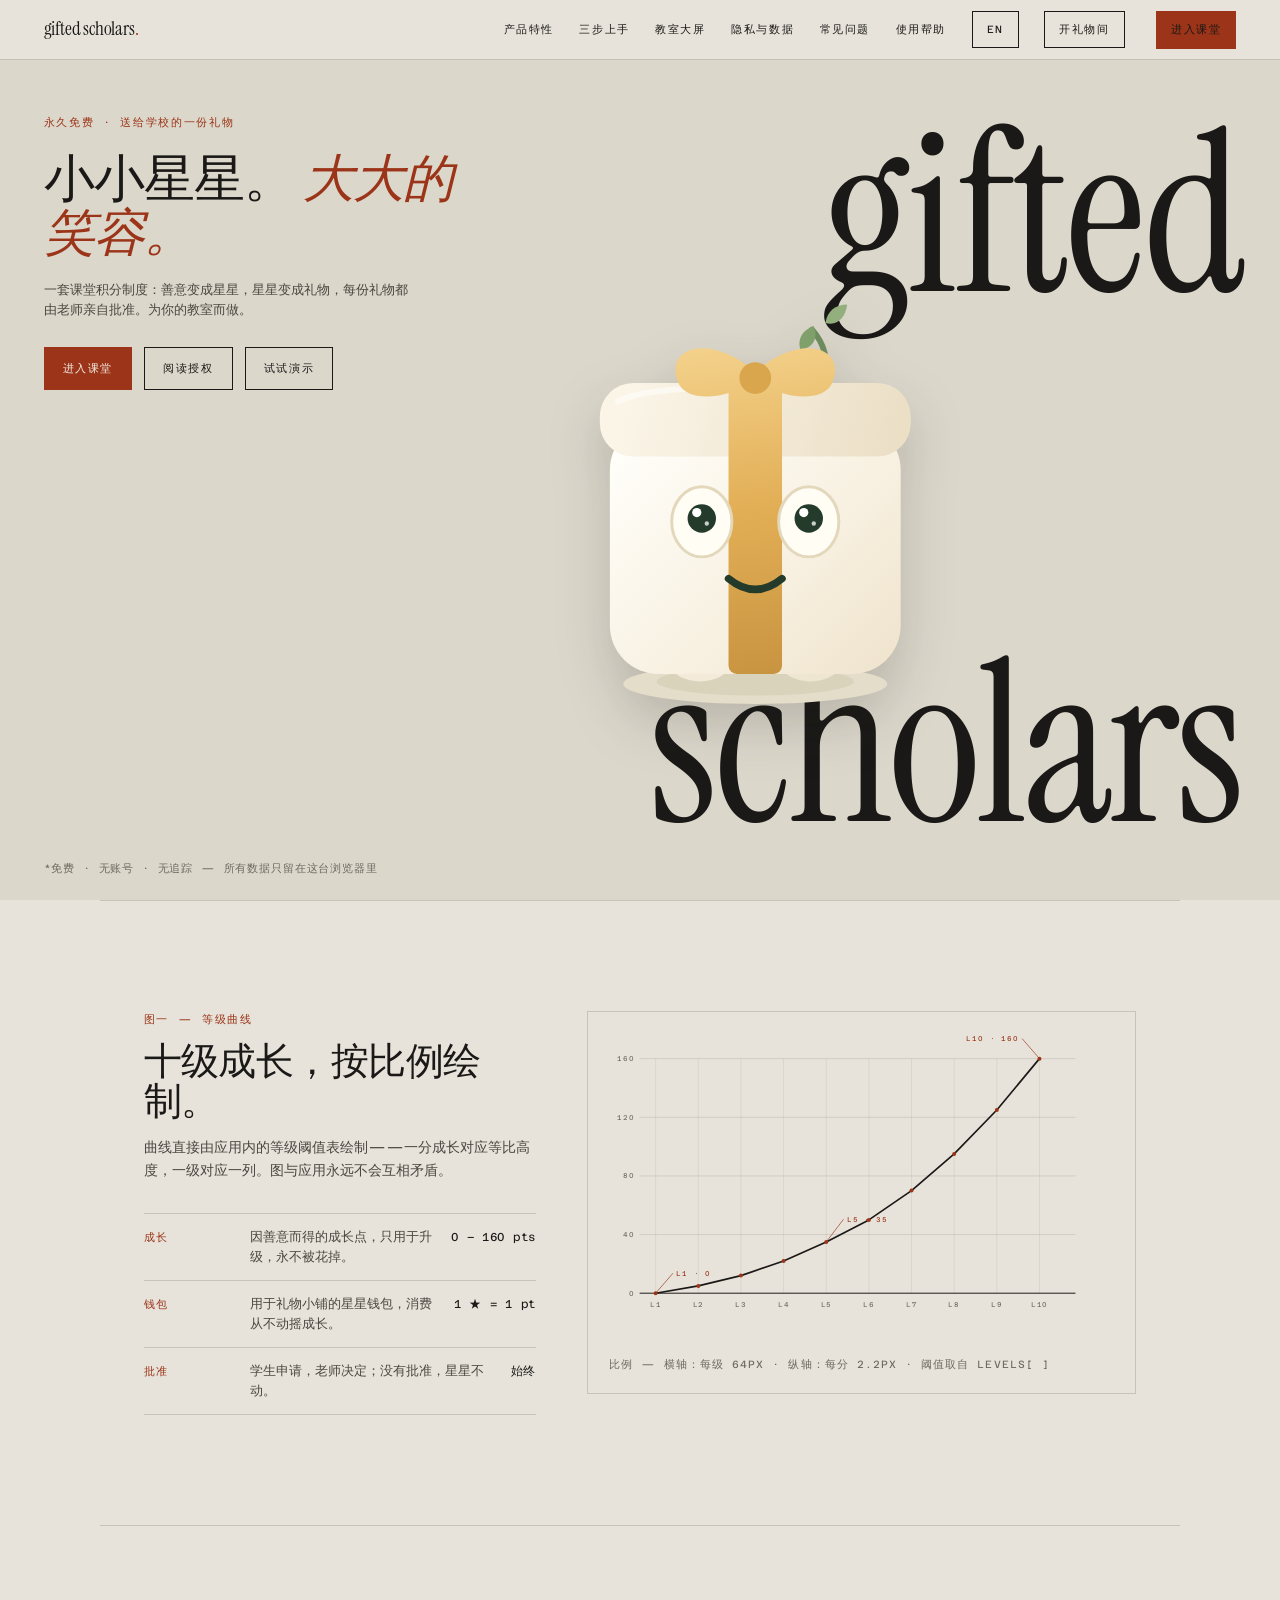
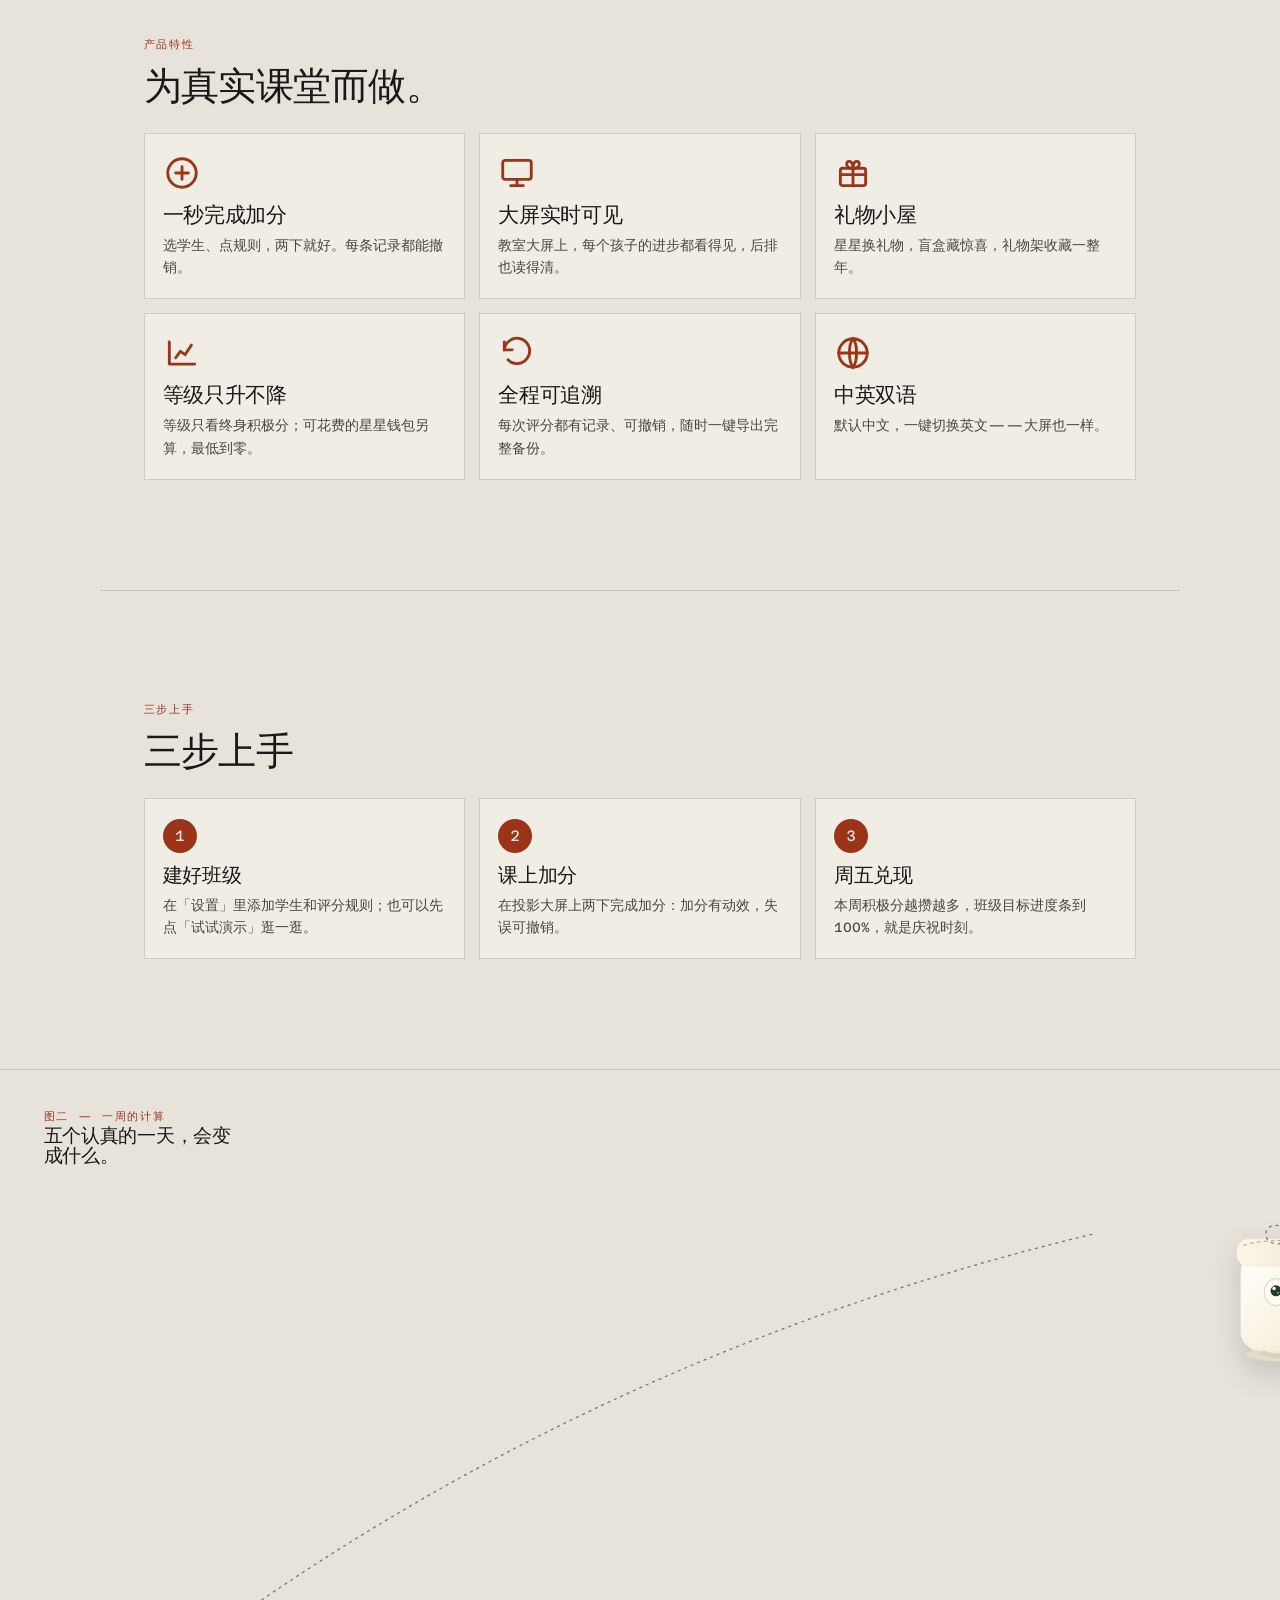
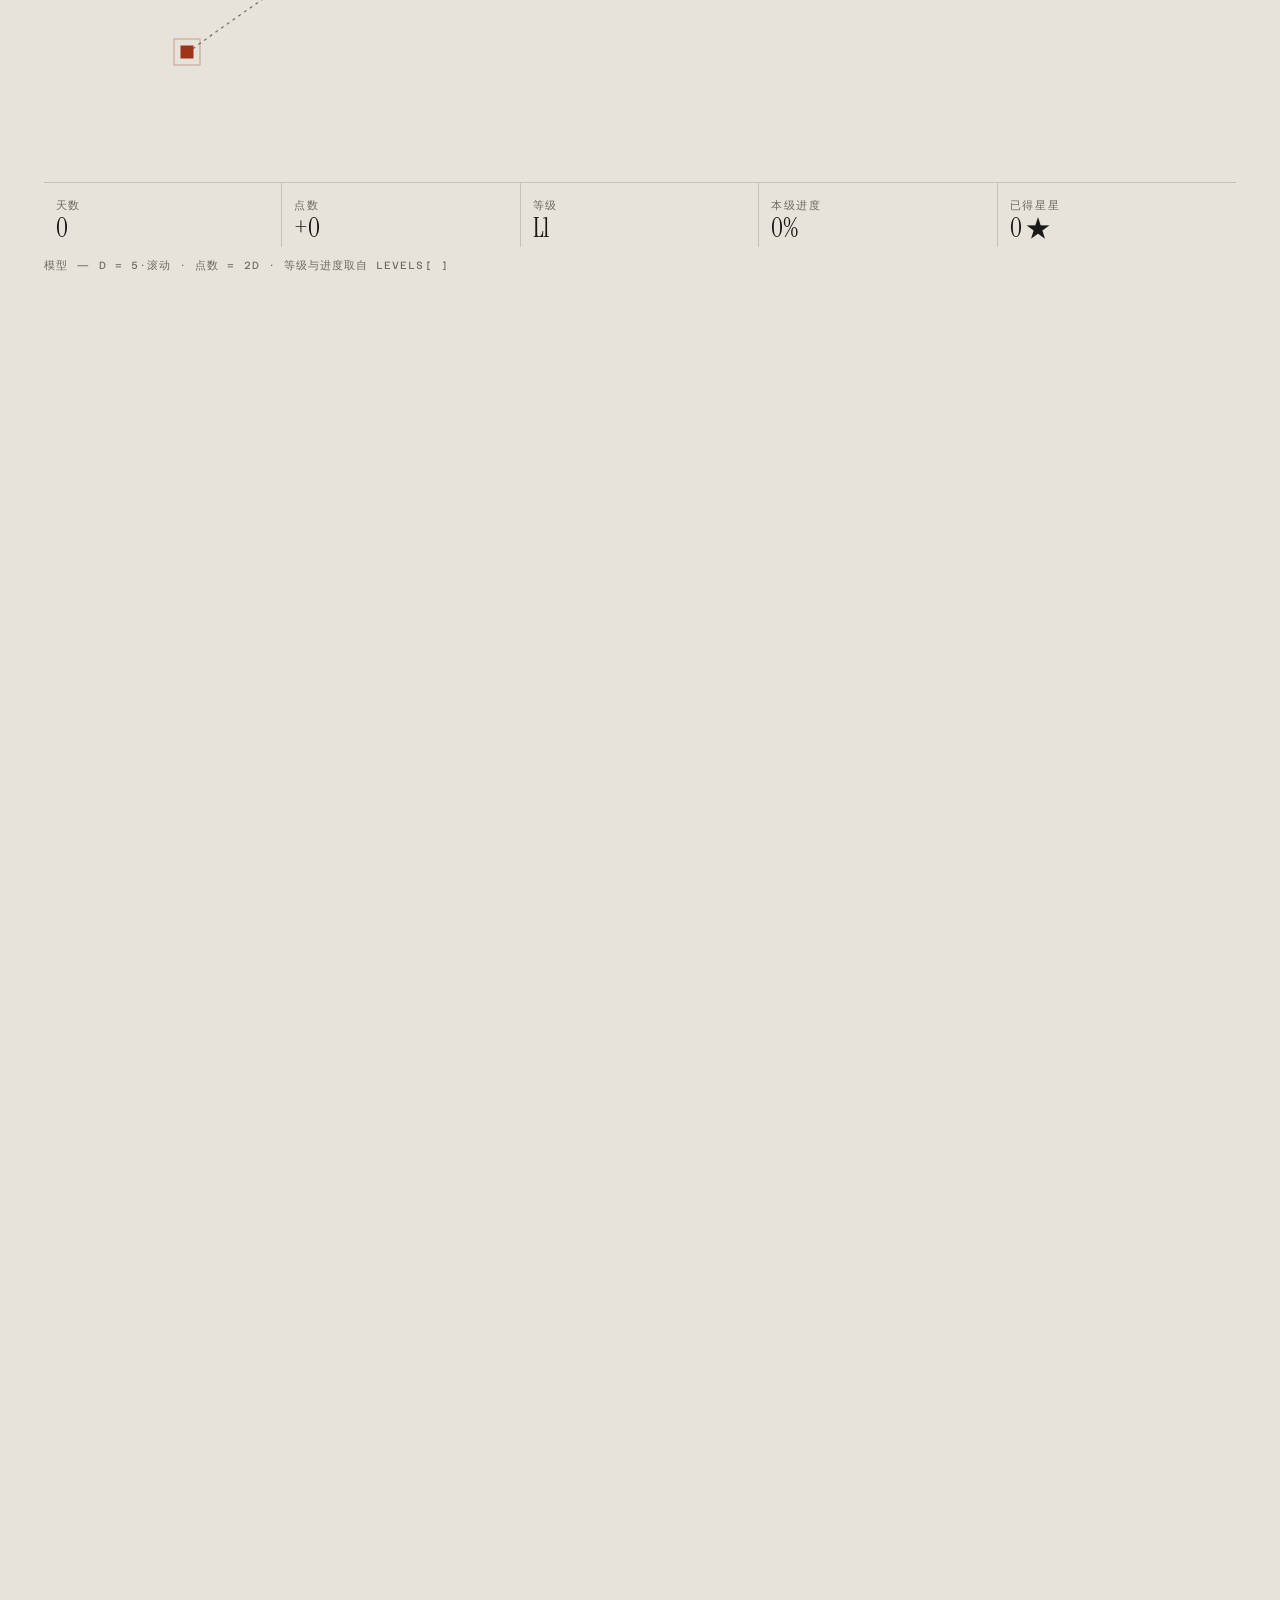
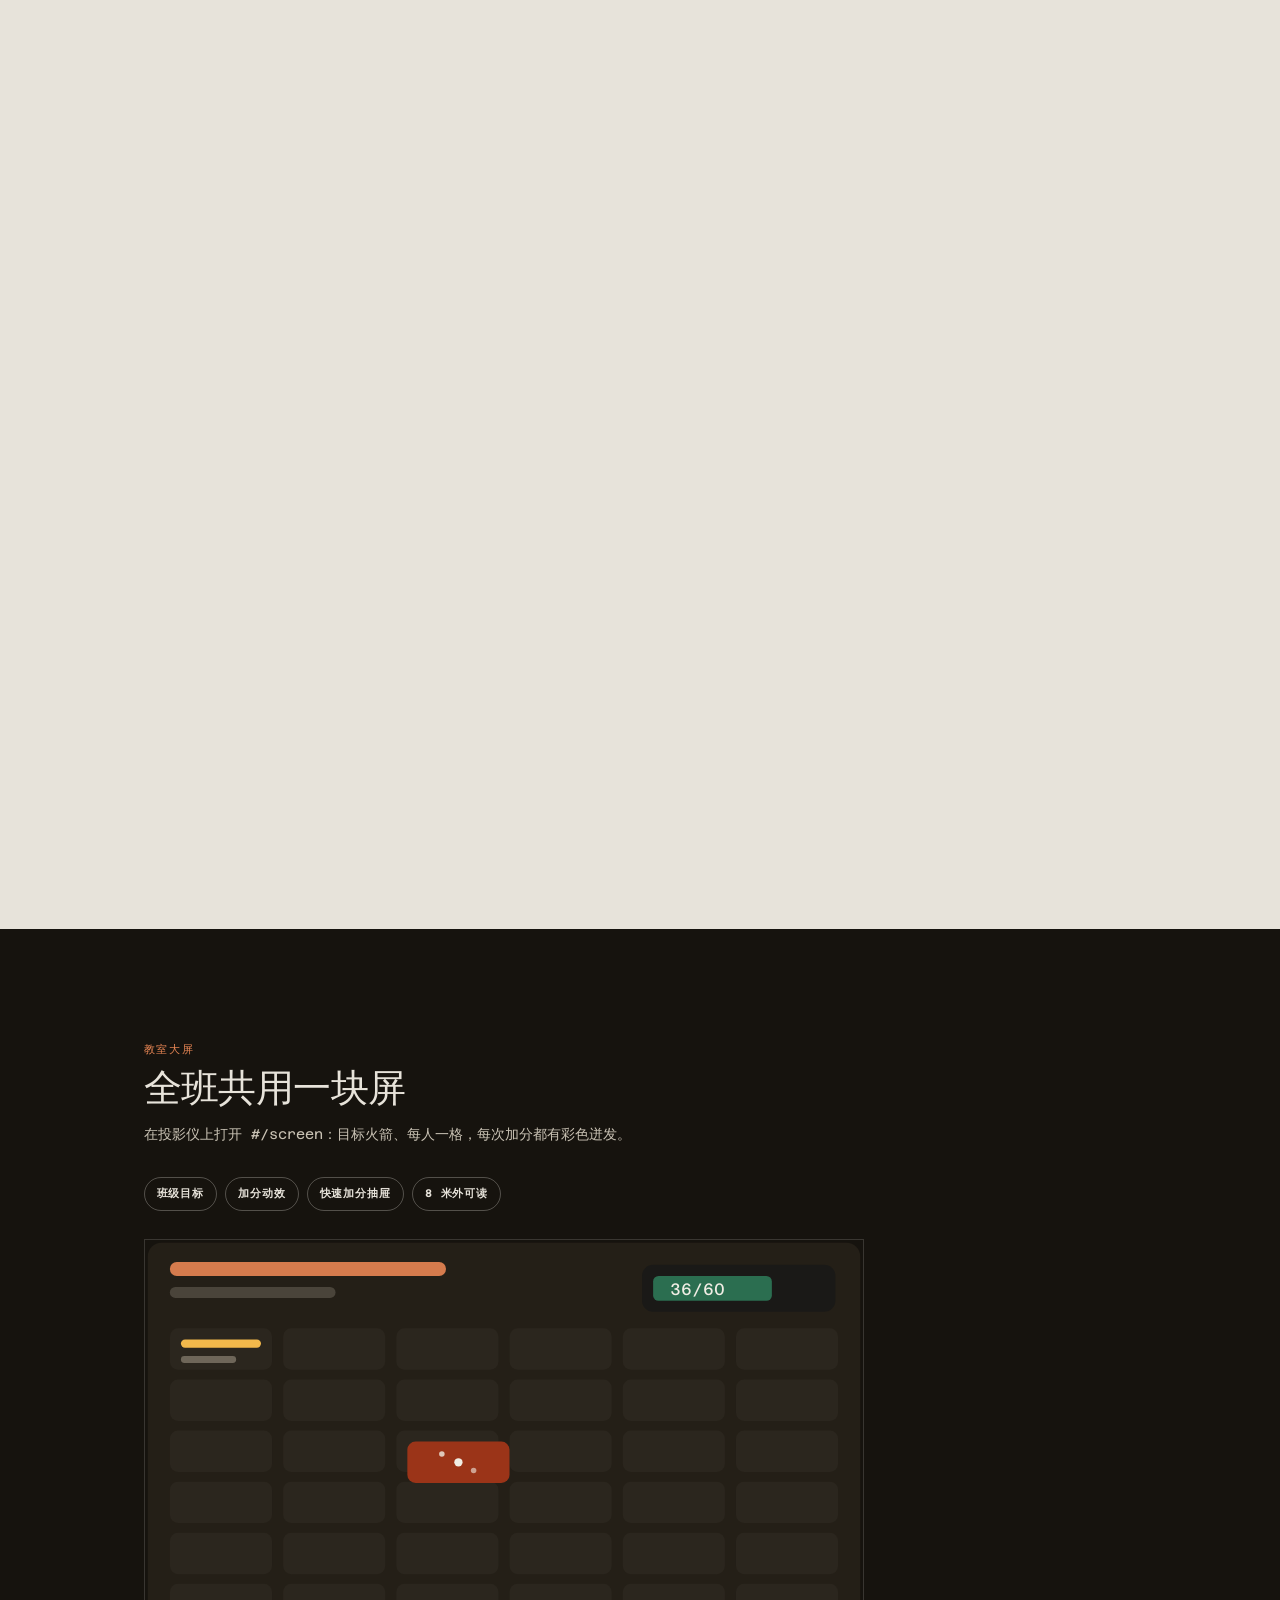
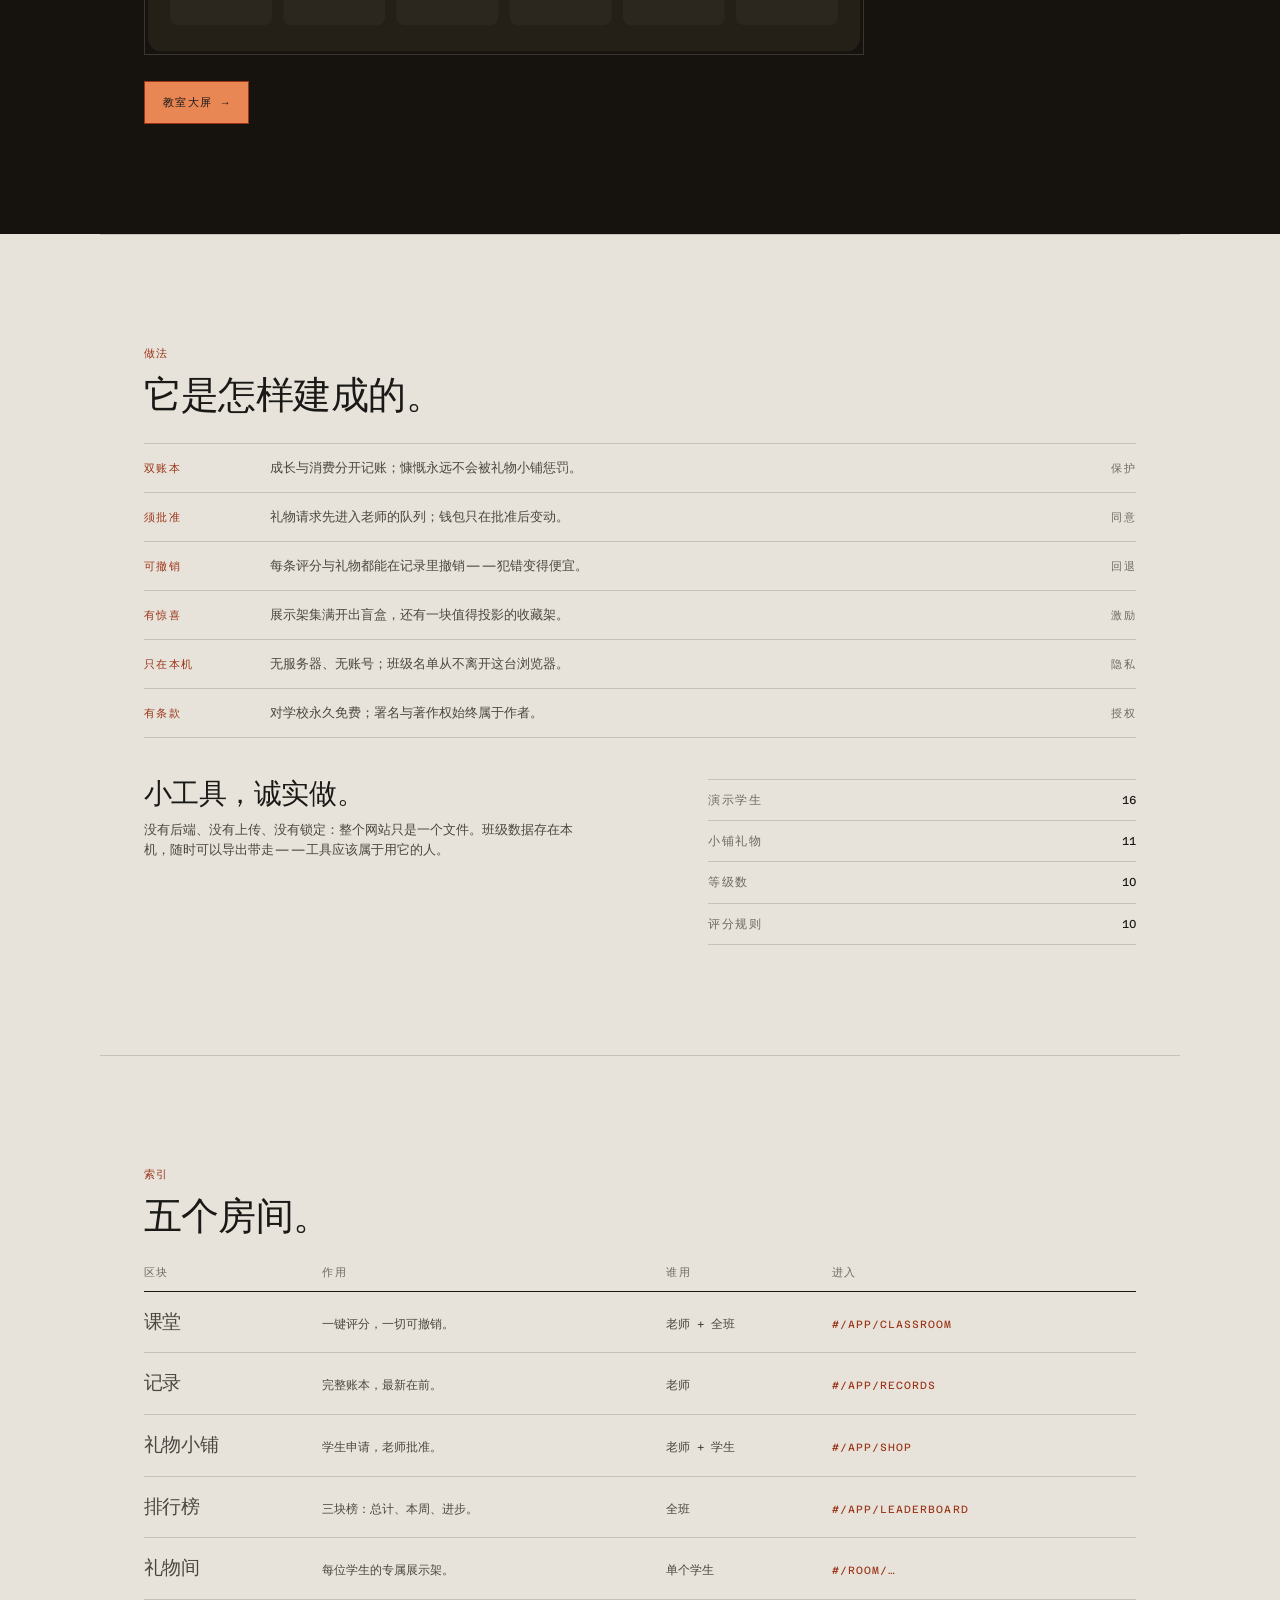
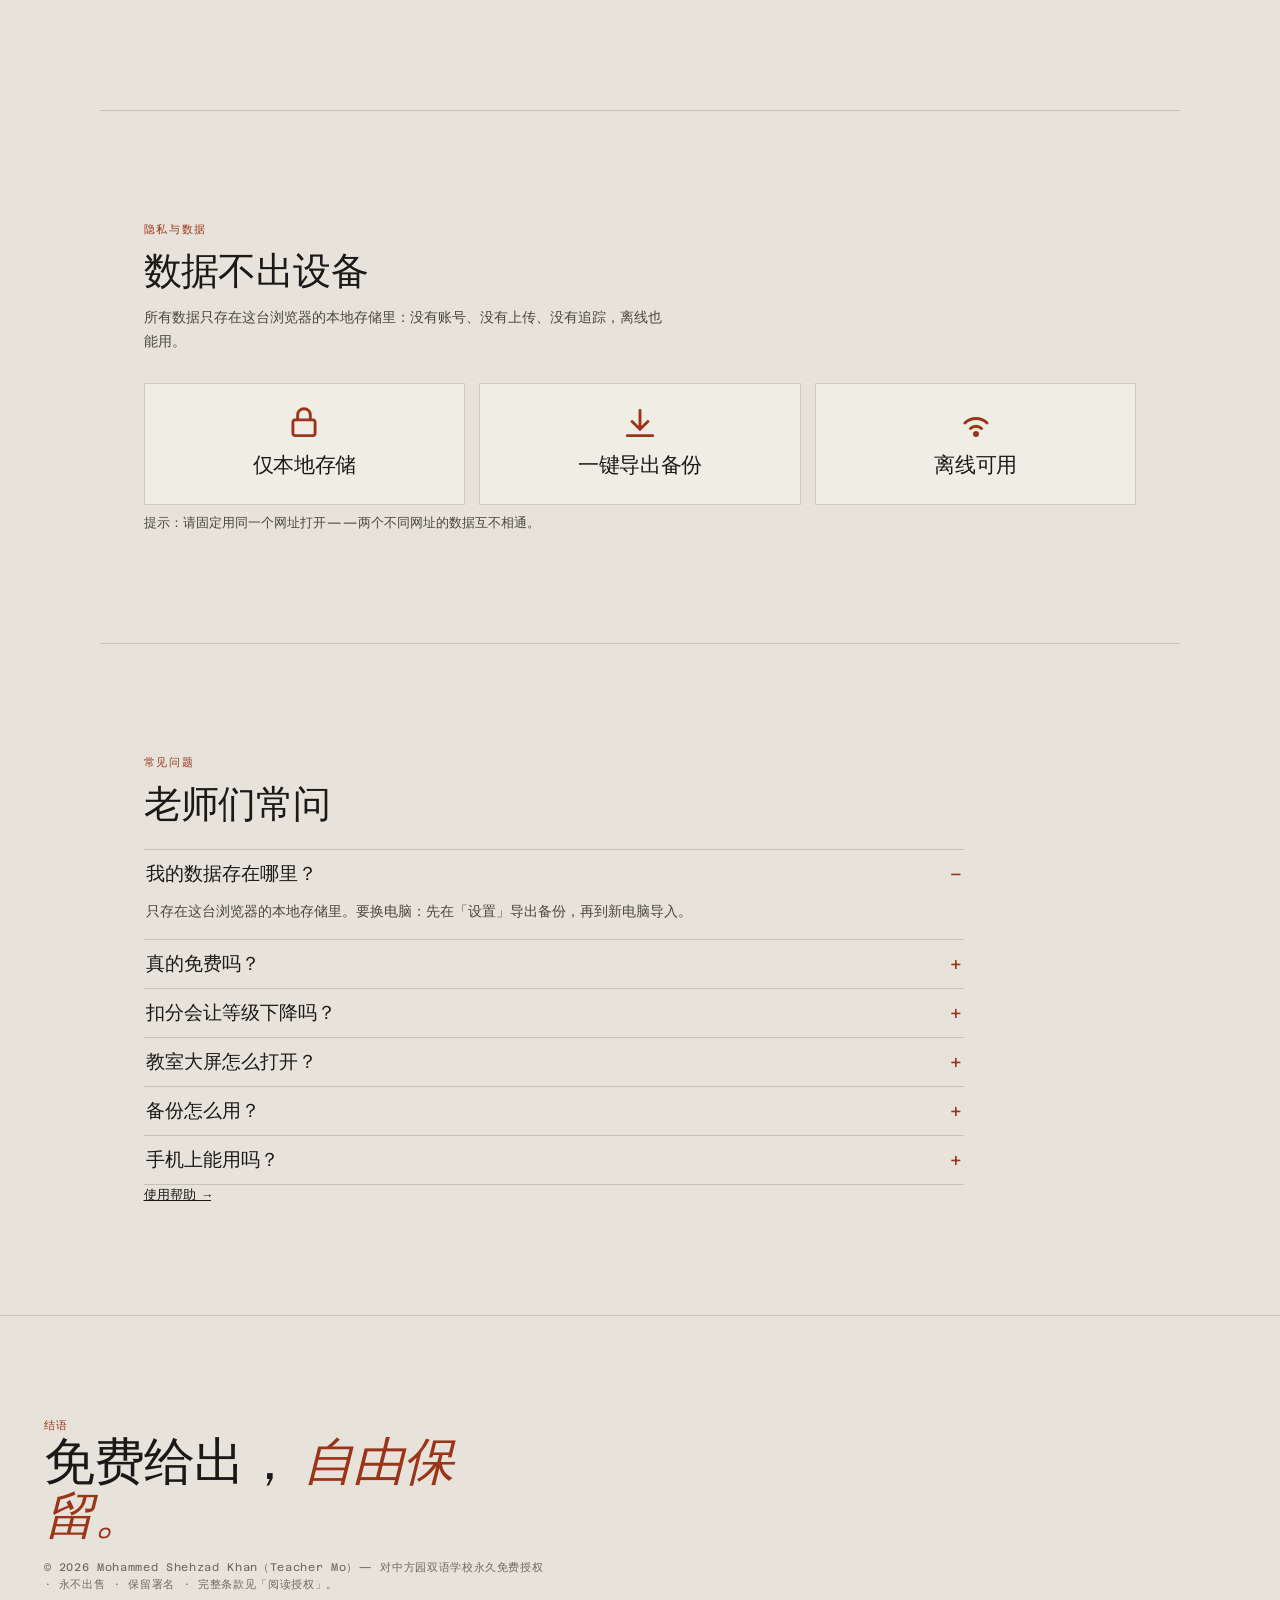
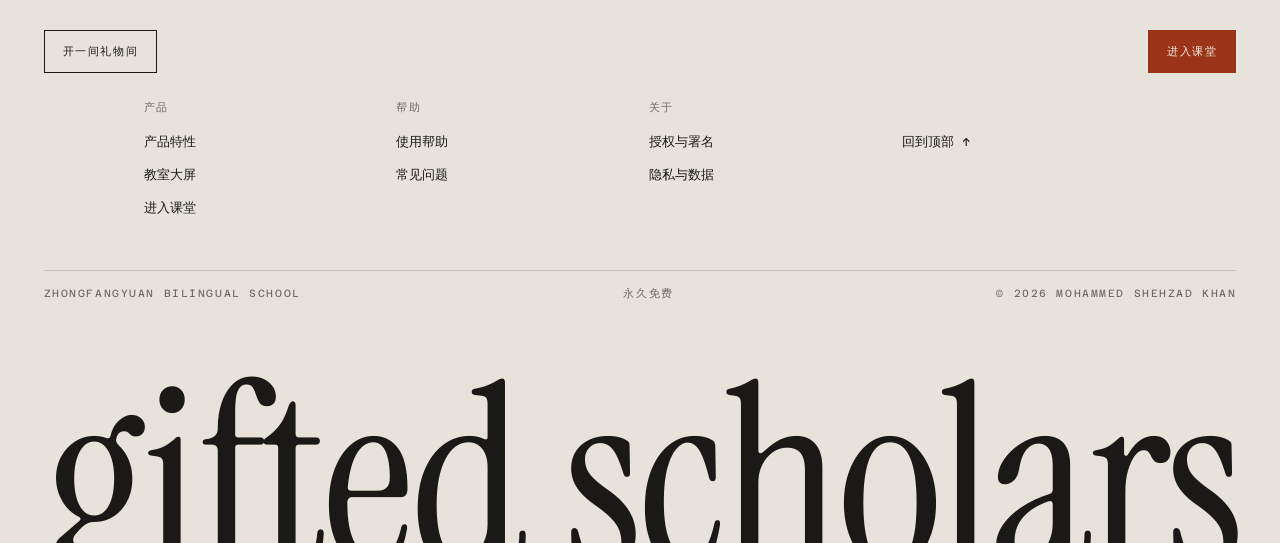
==== commit 95437ca3: "fix(audit): two visual defects — (1) nightband chips unreadable (app.css .chip leaked cream bg/shado" ====
--- a/index.html
+++ b/index.html
@@ -297,6 +297,7 @@
   overflow-y:auto;
   display:grid;
   grid-template-columns:repeat(auto-fill,minmax(var(--scr-tile),1fr));
+  grid-auto-rows:min-content; /* tiles use overflow:hidden (pop fx) -> grid min-size would collapse rows on narrow layouts */
   gap:10px;
   padding:6px 16px 16px;
   align-content:start;
@@ -635,7 +636,9 @@
 .nightband h2{font-size:clamp(26px,3.6vw,38px);margin:10px 0 14px}
 .nightband .chips{display:flex;flex-wrap:wrap;gap:8px;margin:6px 0 28px}
 .nightband .chip{font-family:var(--mono);font-size:11px;letter-spacing:.08em;padding:7px 12px;
-  border:1px solid rgba(240,237,228,.28);border-radius:999px;color:var(--paper)}
+  border:1px solid rgba(240,237,228,.28);border-radius:999px;color:var(--paper);
+  /* app.css .chip (kid voice) leaks bg/shadow/min-height — neutralise */
+  background:transparent;box-shadow:none;min-height:0;display:inline-block}
 .nbmock{max-width:720px;margin:10px 0 26px}
 .nbmock svg{width:100%;height:auto;display:block;border:1px solid rgba(240,237,228,.16)}
 .nightband .gsbtn.pig{background:#E88654;color:#1A1917}
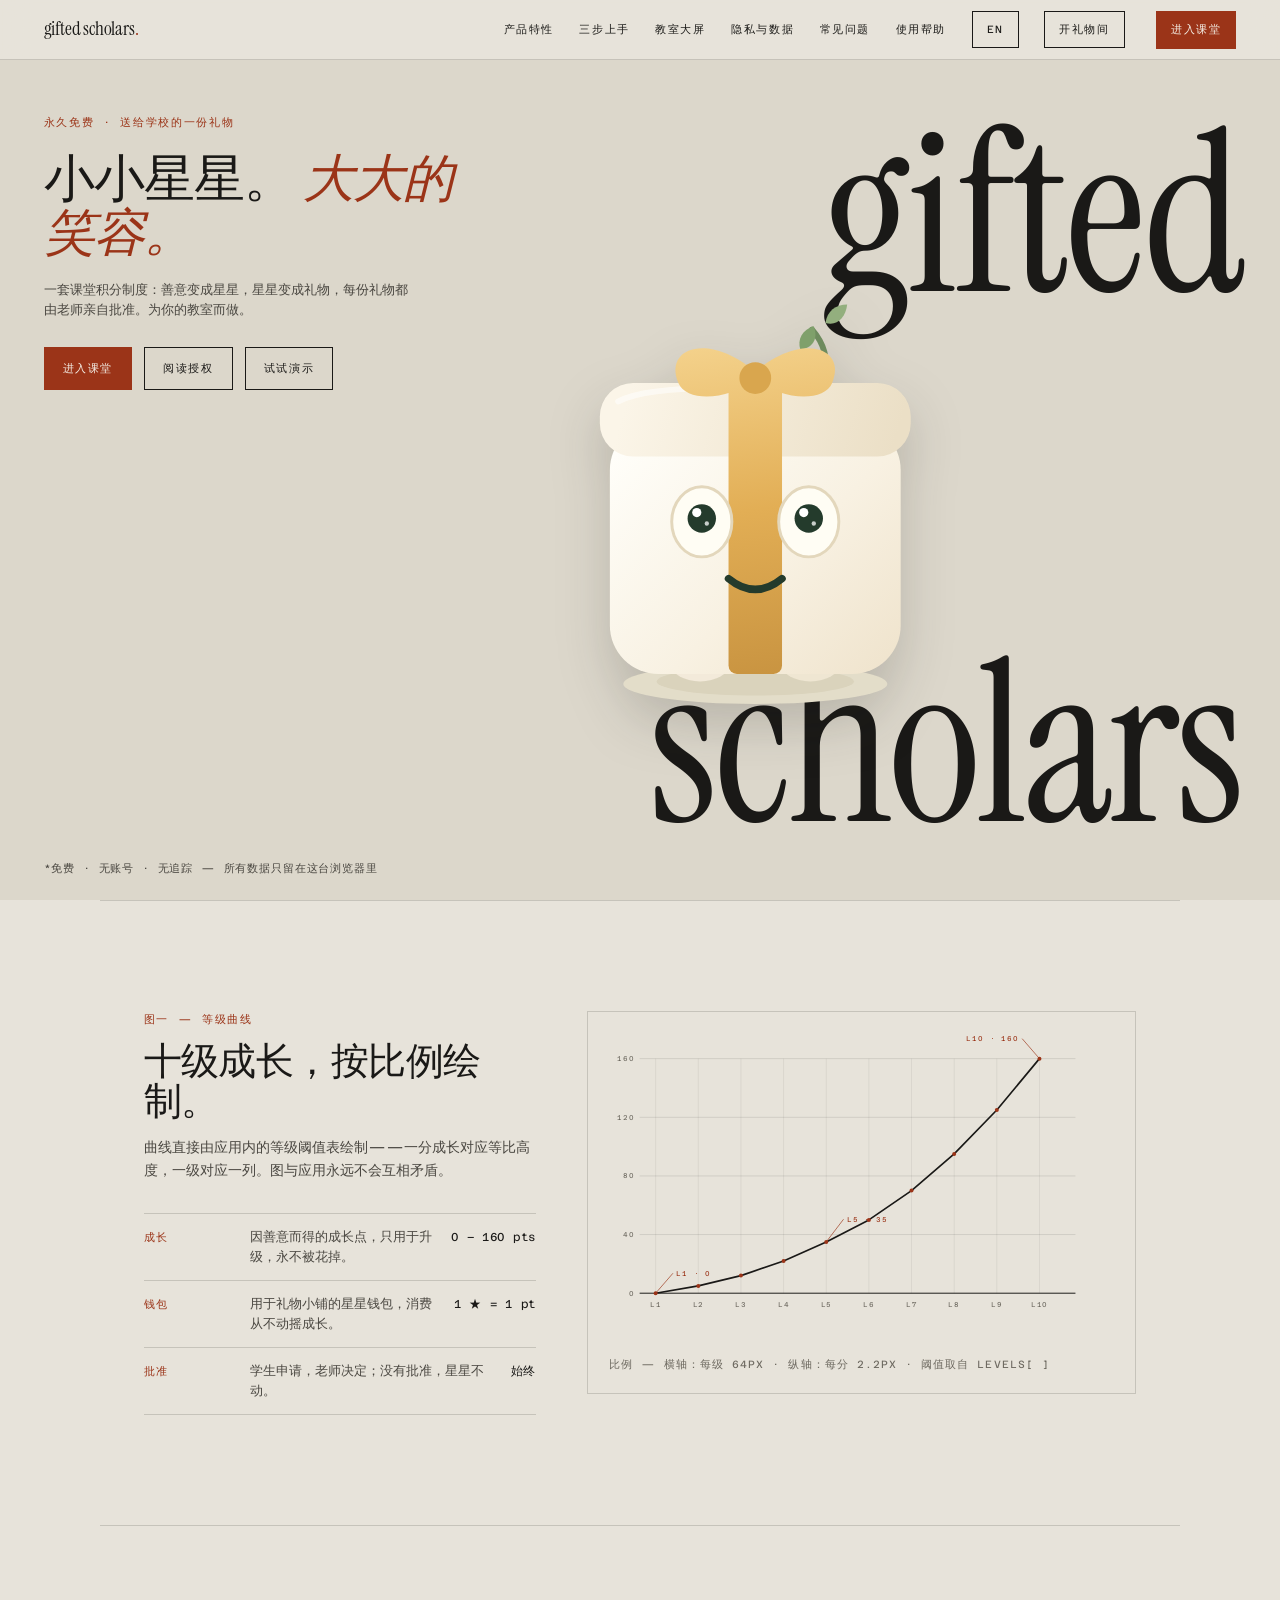
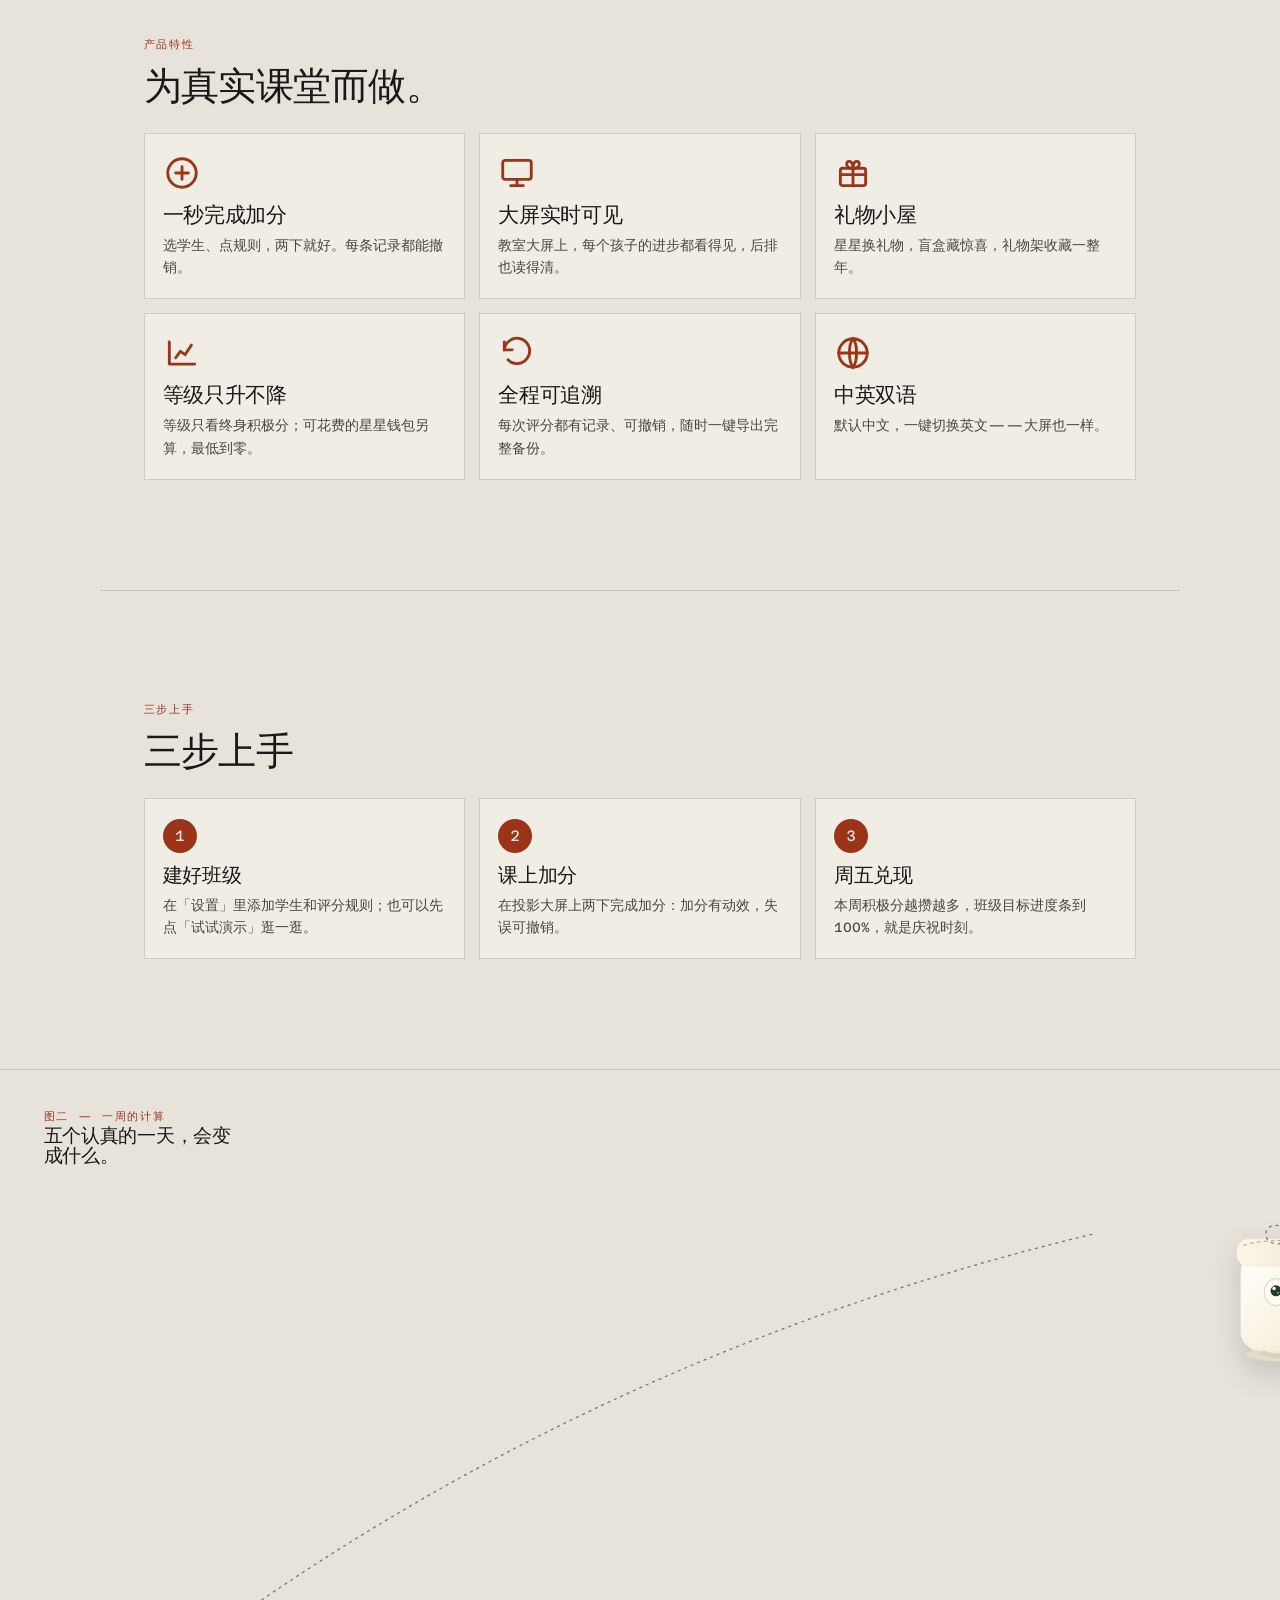
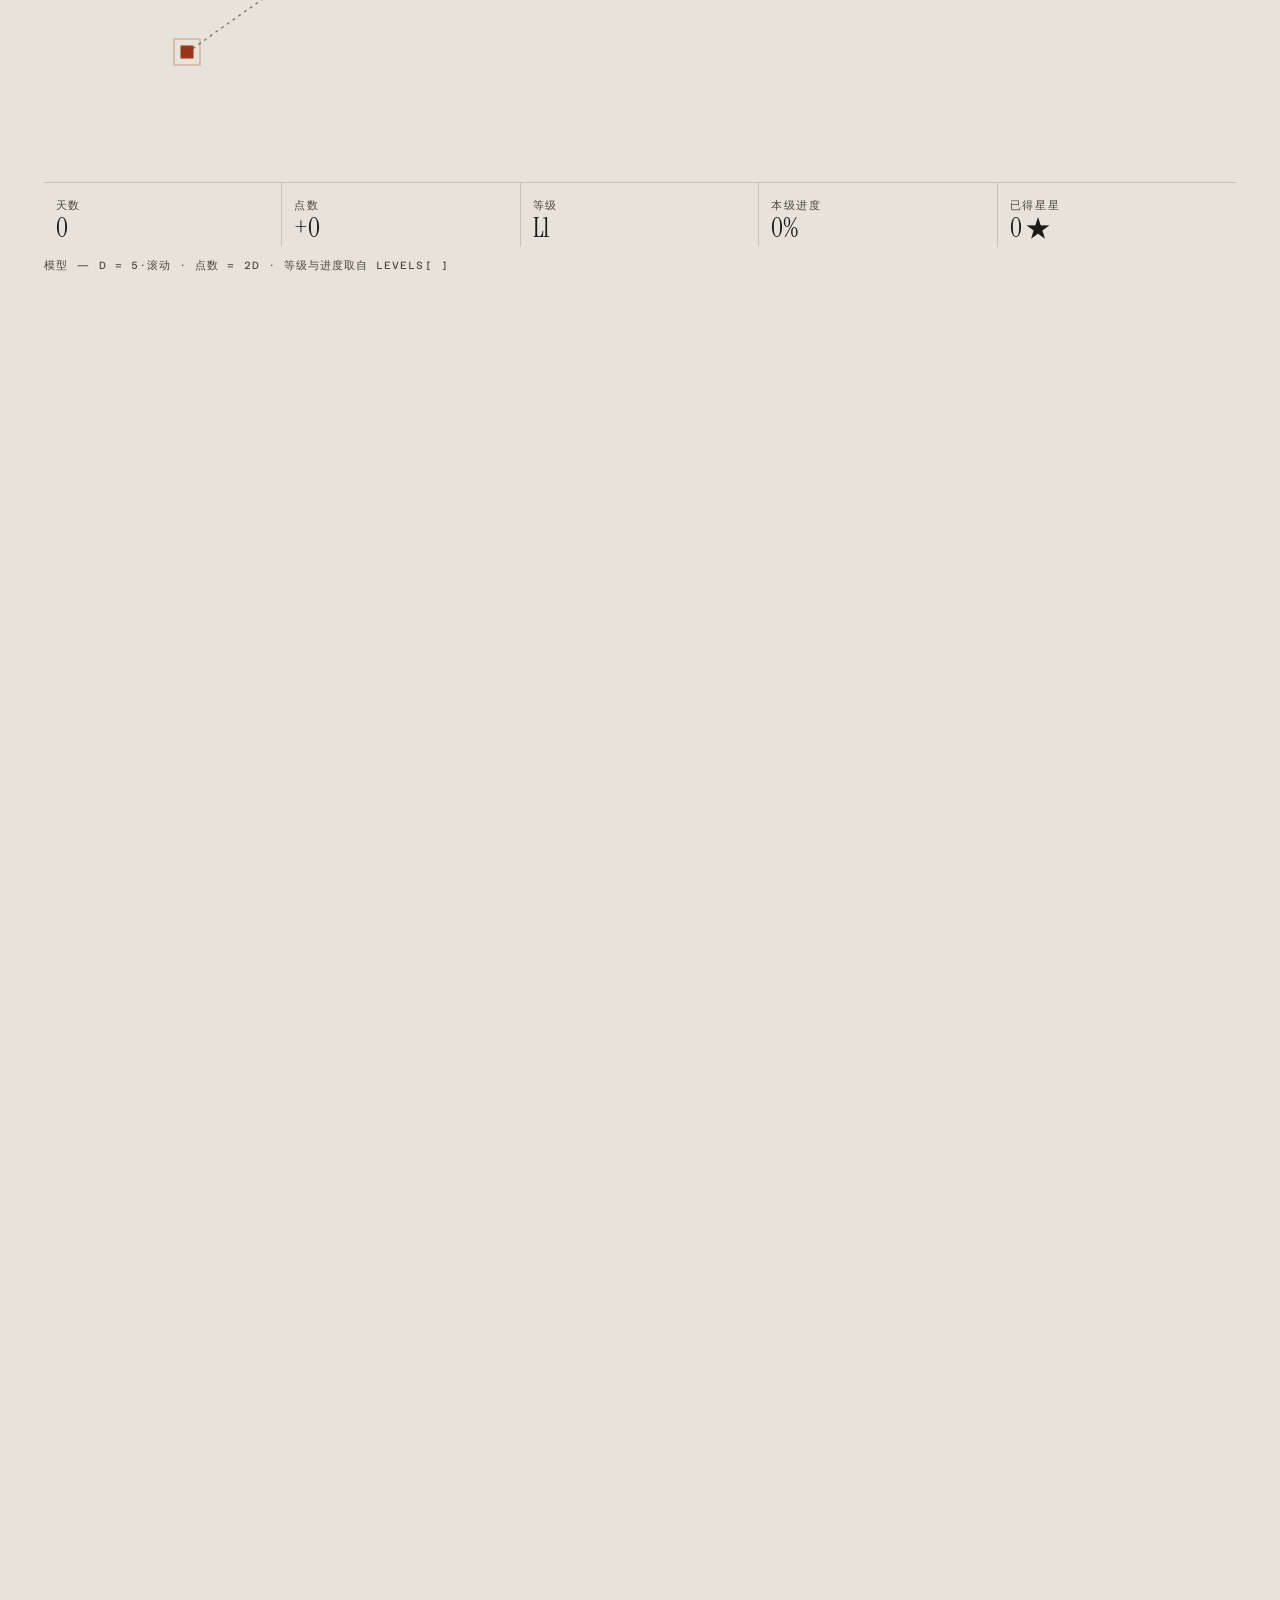
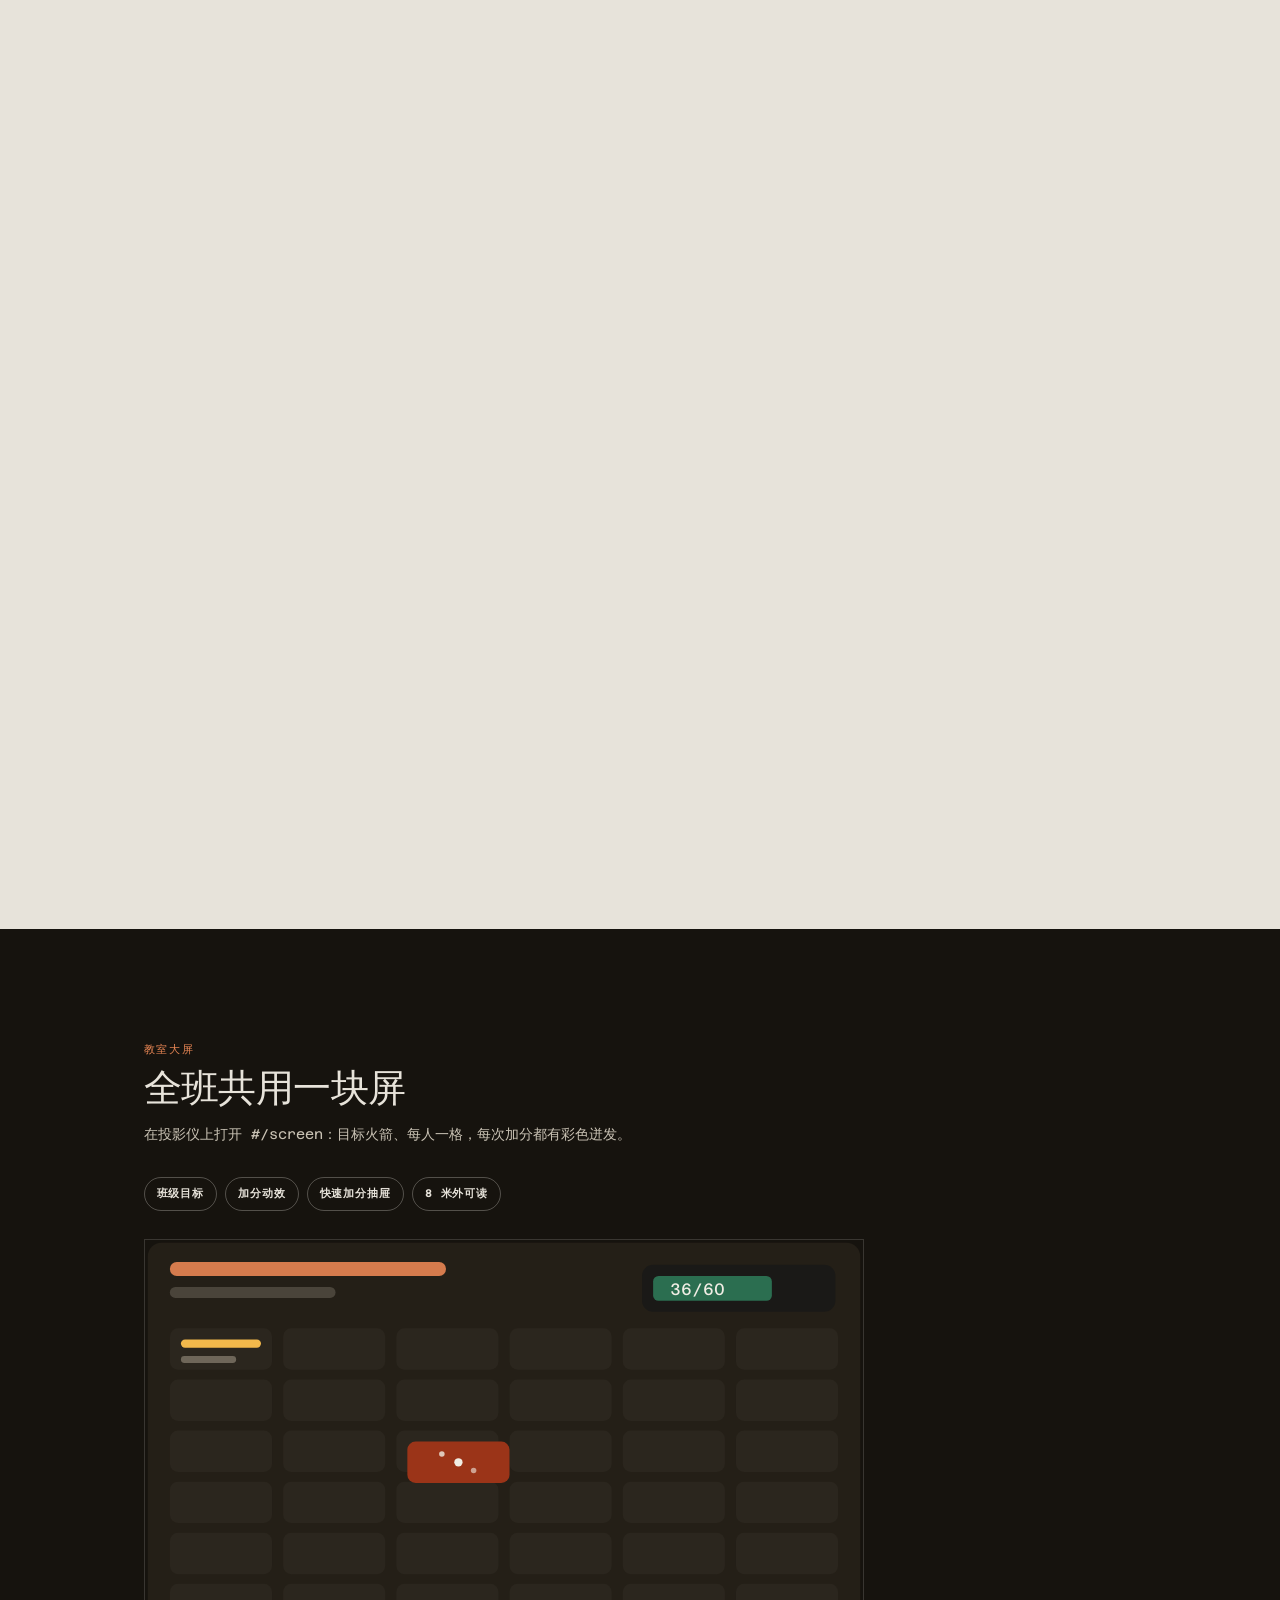
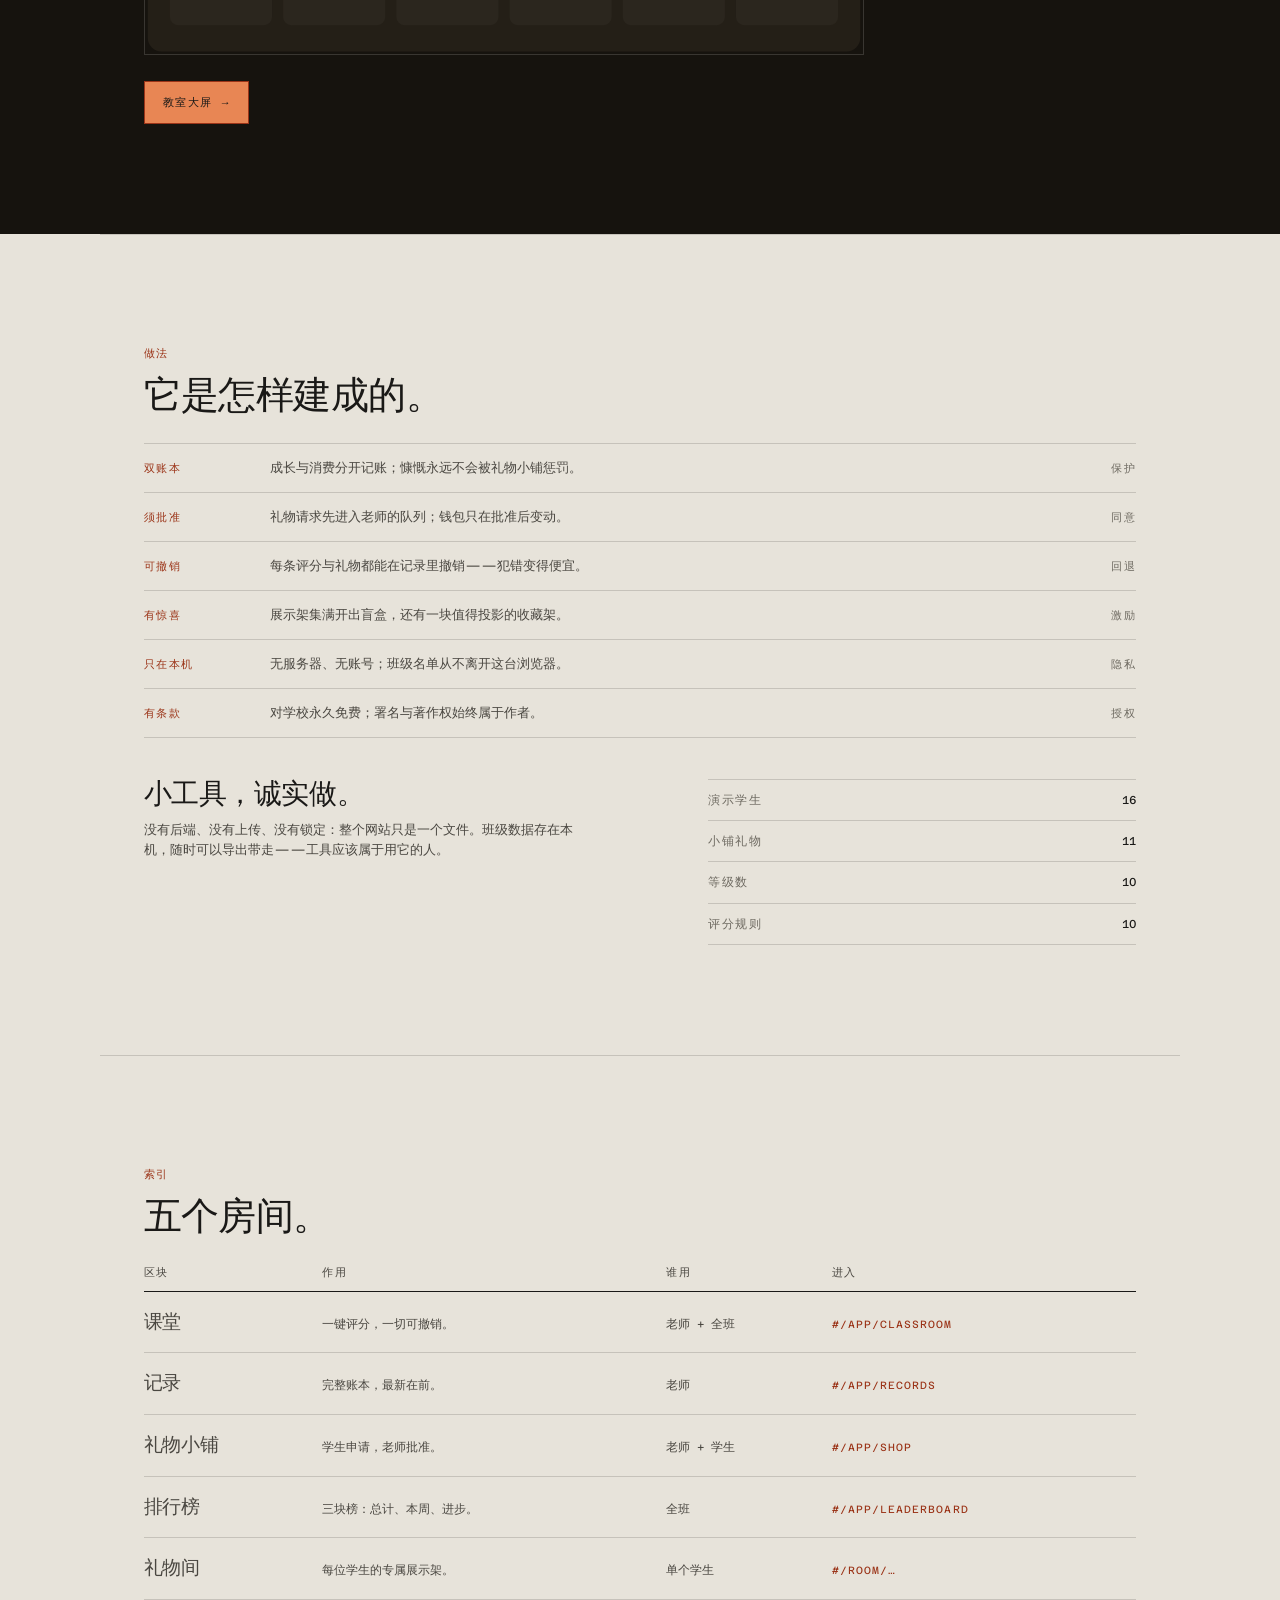
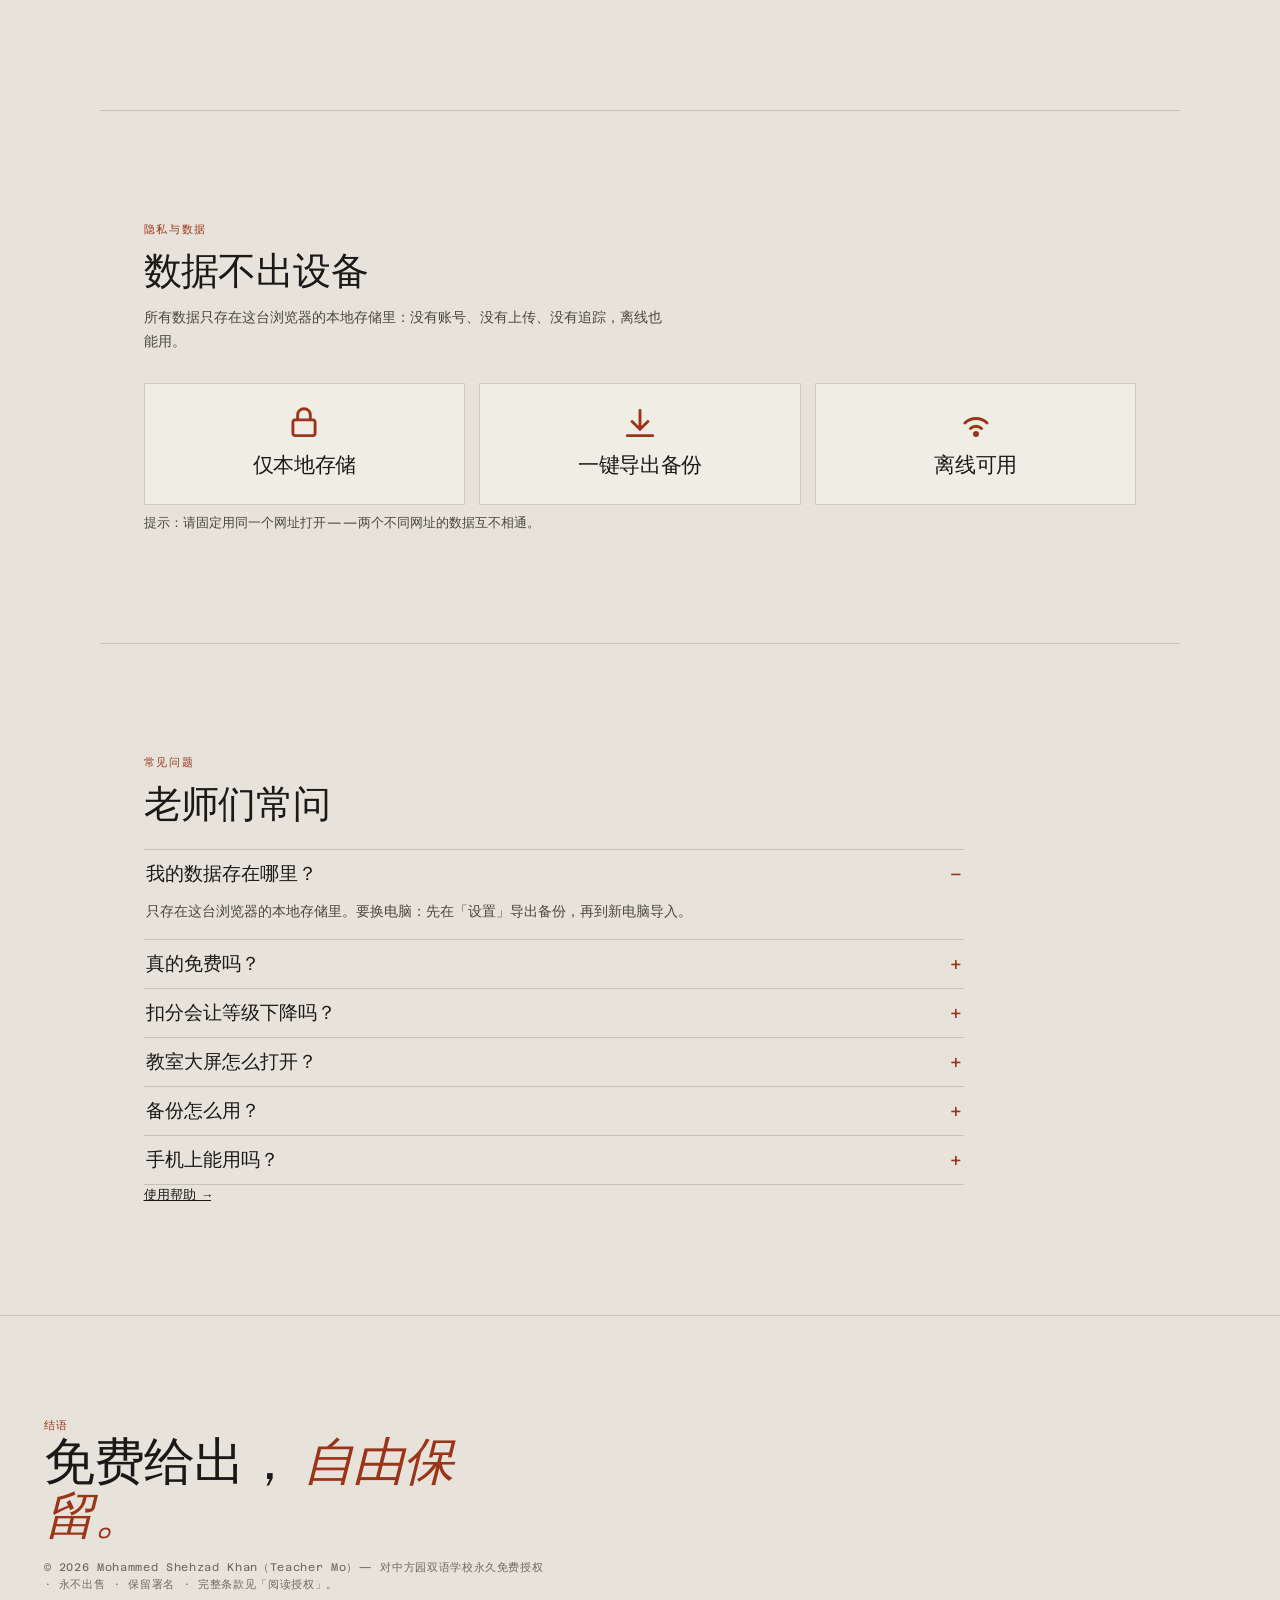
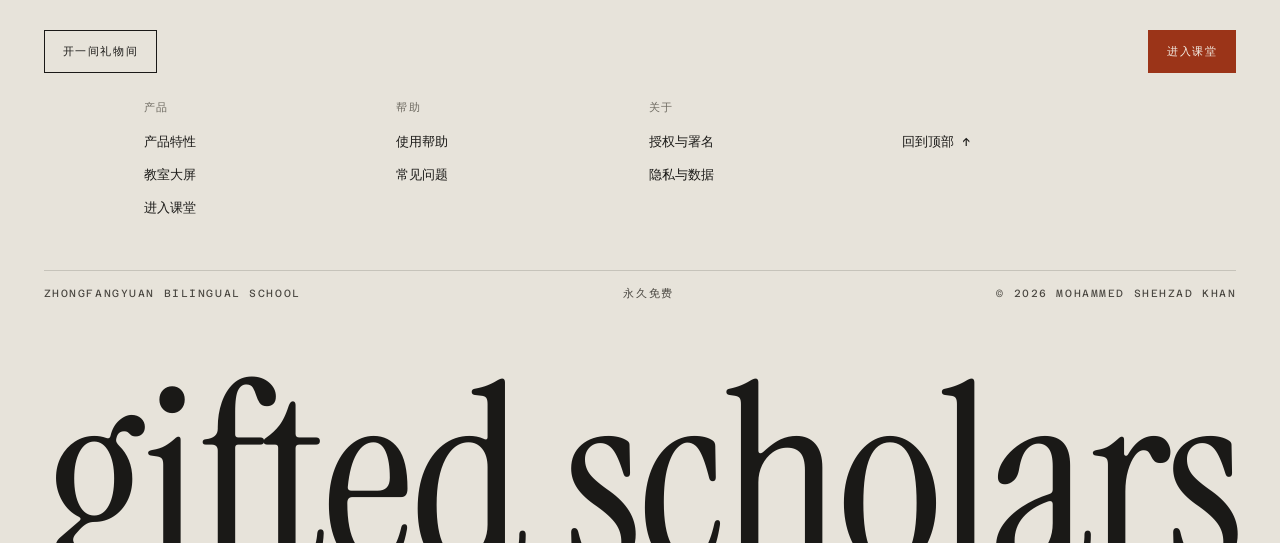
==== commit d194634a: "fix(audit/T4): Lighthouse-driven a11y+HTML fixes — landing contrast (nav pig btn cream, corner-cap/r" ====
--- a/index.html
+++ b/index.html
@@ -481,6 +481,7 @@
 .gsdraw .dl>div{display:grid;grid-template-columns:92px 1fr auto;gap:14px;padding:13px 0;border-bottom:1px solid var(--hair);align-items:baseline}
 .gsdraw .dl dt{font-size:10.5px;letter-spacing:.15em;text-transform:uppercase;color:var(--pigment)}
 .gsdraw .dl dd{color:var(--ink-2)}
+.gsdraw .dl dd.valdd{text-align:right;white-space:nowrap}
 .gsdraw .dl .val{font-size:11.5px;letter-spacing:.06em;color:var(--ink);white-space:nowrap}
 .figwrap{border:1px solid var(--hair);background:var(--ground);padding:clamp(10px,1.6vw,22px)}
 .figwrap svg{display:block;width:100%;height:auto}
@@ -506,7 +507,7 @@
 .gsstudy .readouts .k{display:block;font-size:10.5px;letter-spacing:.15em;text-transform:uppercase;color:var(--muted)}
 .gsstudy .readouts .v{display:block;font-size:clamp(19px,2vw,30px);letter-spacing:-.01em;color:var(--ink);
   font-family:var(--serif);font-variant-numeric:tabular-nums;line-height:1.15}
-.gsstudy .modelnote{margin-top:10px;font-size:10.5px;letter-spacing:.1em;text-transform:uppercase;color:var(--muted)}
+.gsstudy .modelnote{margin-top:10px;font-size:10.5px;letter-spacing:.1em;text-transform:uppercase;color:var(--ink-soft)}
 
 /* ---------- practice rows ---------- */
 .gsmat .rows{margin-top:clamp(18px,3vh,30px);border-top:1px solid var(--hair)}
@@ -524,7 +525,7 @@
 /* ---------- work table ---------- */
 .gstable .tbl{width:100%;border-collapse:collapse;margin-top:clamp(18px,3vh,30px)}
 .gstable th{font-family:var(--mono);font-weight:500;font-size:10.5px;letter-spacing:.15em;text-transform:uppercase;
-  color:var(--muted);text-align:left;padding:0 12px 10px 0;border-bottom:1px solid var(--ink)}
+  color:var(--ink-soft);text-align:left;padding:0 12px 10px 0;border-bottom:1px solid var(--ink)}
 .gstable td{padding:15px 12px 15px 0;border-bottom:1px solid var(--hair);vertical-align:baseline}
 .gstable td.name{font-family:var(--serif);font-size:clamp(15px,1.5vw,21px);letter-spacing:-.01em}
 .gstable td,.gstable td a{font-size:11.5px;color:var(--ink-2)}
@@ -538,7 +539,7 @@
 .gsclose .fine{margin-top:16px;font-size:11px;letter-spacing:.06em;color:var(--muted);max-width:72ch}
 .gsclose .ctas{display:flex;justify-content:space-between;gap:12px;margin-top:clamp(22px,4vh,40px);flex-wrap:wrap}
 .gsclose .strip{display:flex;justify-content:space-between;gap:14px;border-top:1px solid var(--hair);
-  margin-top:clamp(26px,5vh,52px);padding:14px 0;font-size:10.5px;letter-spacing:.15em;text-transform:uppercase;color:var(--muted);flex-wrap:wrap}
+  margin-top:clamp(26px,5vh,52px);padding:14px 0;font-size:10.5px;letter-spacing:.15em;text-transform:uppercase;color:var(--ink-soft);flex-wrap:wrap}
 .gsclose .endwm{font-family:var(--serif);font-weight:400;font-size:clamp(80px,20vw,300px);line-height:.82;
   letter-spacing:-.015em;white-space:nowrap;text-align:center;transform:translateY(.17em);margin-top:clamp(8px,2vh,20px);color:var(--ink)}
 
@@ -610,6 +611,7 @@
   .gsnav .links{display:none}
   .gsnav-burger{display:flex}
 }
+.gsmenu[hidden]{display:none}
 @media (min-width:901px){ .gsmenu{display:none} }
 .gsec{max-width:1080px;margin:0 auto;padding:clamp(56px,9vw,110px) clamp(16px,3.4vw,48px)}
 .gsec h2{font-size:clamp(26px,3.6vw,38px);margin:10px 0 14px}
@@ -673,6 +675,10 @@
 .gsnone{color:var(--pigment);font-family:var(--mono);font-size:13px;padding:14px 2px}
 .gshelp .fine{color:var(--ink-2);font-size:12.5px;padding-top:18px}
 .gshelp .flink{border:0;background:none;cursor:pointer;font:inherit;color:var(--pigment);text-decoration:underline;text-underline-offset:3px}
+
+/* audit fixes: WCAG contrast on small landing text + nav pigment button + lang label */
+.gsnav .gsbtn.pig{color:#F4EFE6}
+.gshero .corner-cap,.gsstudy .readouts span.k{color:var(--ink-soft)}
 
 </style>
 </head>
@@ -1284,6 +1290,7 @@
 /* ============ router ============ */
 function route(){
   const h=location.hash||"#/";
+  if(!h.startsWith("#/")&&document.querySelector("#gsmain")){return;} /* in-page anchor on landing: let native scroll work */
   closeOverlays();
   if(window._gsLandCleanup)window._gsLandCleanup();
   if(h.startsWith("#/room/")){const id=decodeURIComponent(h.slice(7));renderRoom(byId(id)?id:null);return;}
@@ -2274,7 +2281,7 @@
 /* ---------- render ---------- */
 function renderLanding(){
   applyLangDoc();
-  const langBtn='<button class="sqbtn" type="button" onclick="setLang(\''+(LANG==='en'?'zh':'en')+'\')" aria-label="Switch language">'+(LANG==='en'?'中文':'EN')+'</button>';
+  const langBtn='<button class="sqbtn" type="button" onclick="setLang(\''+(LANG==='en'?'zh':'en')+'\')" aria-label="'+(LANG==='en'?'中文':'EN')+' - switch language">'+(LANG==='en'?'中文':'EN')+'</button>';
   document.querySelector('#view').innerHTML=`
   <div class="gs-page">
     <a class="skip-link" href="#gsmain">${t("skipToContent")}</a>
@@ -2332,9 +2339,9 @@
           <h2 class="rv">${t("L_drawHead")}</h2>
           <p class="seclede rv">${t("L_drawLede")}</p>
           <dl class="dl" data-stagger>
-            <div class="rv"><dt>${t("L_dlGrowth")}</dt><dd>${t("L_dlGrowthD")}</dd><span class="val num">0 – 160 pts</span></div>
-            <div class="rv"><dt>${t("L_dlStars")}</dt><dd>${t("L_dlStarsD")}</dd><span class="val num">1 ★ = 1 pt</span></div>
-            <div class="rv"><dt>${t("L_dlApproval")}</dt><dd>${t("L_dlApprovalD")}</dd><span class="val">${t("L_valAlways")}</span></div>
+            <div class="rv"><dt>${t("L_dlGrowth")}</dt><dd>${t("L_dlGrowthD")}</dd><dd class="valdd"><span class="val num">0 – 160 pts</span></dd></div>
+            <div class="rv"><dt>${t("L_dlStars")}</dt><dd>${t("L_dlStarsD")}</dd><dd class="valdd"><span class="val num">1 ★ = 1 pt</span></dd></div>
+            <div class="rv"><dt>${t("L_dlApproval")}</dt><dd>${t("L_dlApprovalD")}</dd><dd class="valdd"><span class="val">${t("L_valAlways")}</span></div>
           </dl>
         </div>
         <figure class="figwrap rv">
@@ -2621,8 +2628,8 @@
 function toggleMenu(forceClose){
   const b=document.querySelector(".gsnav-burger"), m=document.getElementById("gsmenu");
   if(!b||!m) return;
-  const open=(m.hidden===false)&&!forceClose;
-  m.hidden=open?false:true;
+  const open=(forceClose===true)?false:!!m.hidden;
+  m.hidden=!open;
   b.setAttribute("aria-expanded",open?"true":"false");
   b.setAttribute("aria-label",open?t("menuClose"):t("menuOpen"));
 }
@@ -2642,7 +2649,7 @@
 }
 function renderHelp(){
   applyLangDoc();
-  const langBtn='<button class="sqbtn" type="button" onclick="setLang(\''+(LANG==='en'?'zh':'en')+'\')" aria-label="Switch language">'+(LANG==='en'?'中文':'EN')+'</button>';
+  const langBtn='<button class="sqbtn" type="button" onclick="setLang(\''+(LANG==='en'?'zh':'en')+'\')" aria-label="'+(LANG==='en'?'中文':'EN')+' - switch language">'+(LANG==='en'?'中文':'EN')+'</button>';
   document.querySelector("#view").innerHTML=`
   <div class="gs-page gshelp">
     <nav class="gsnav">
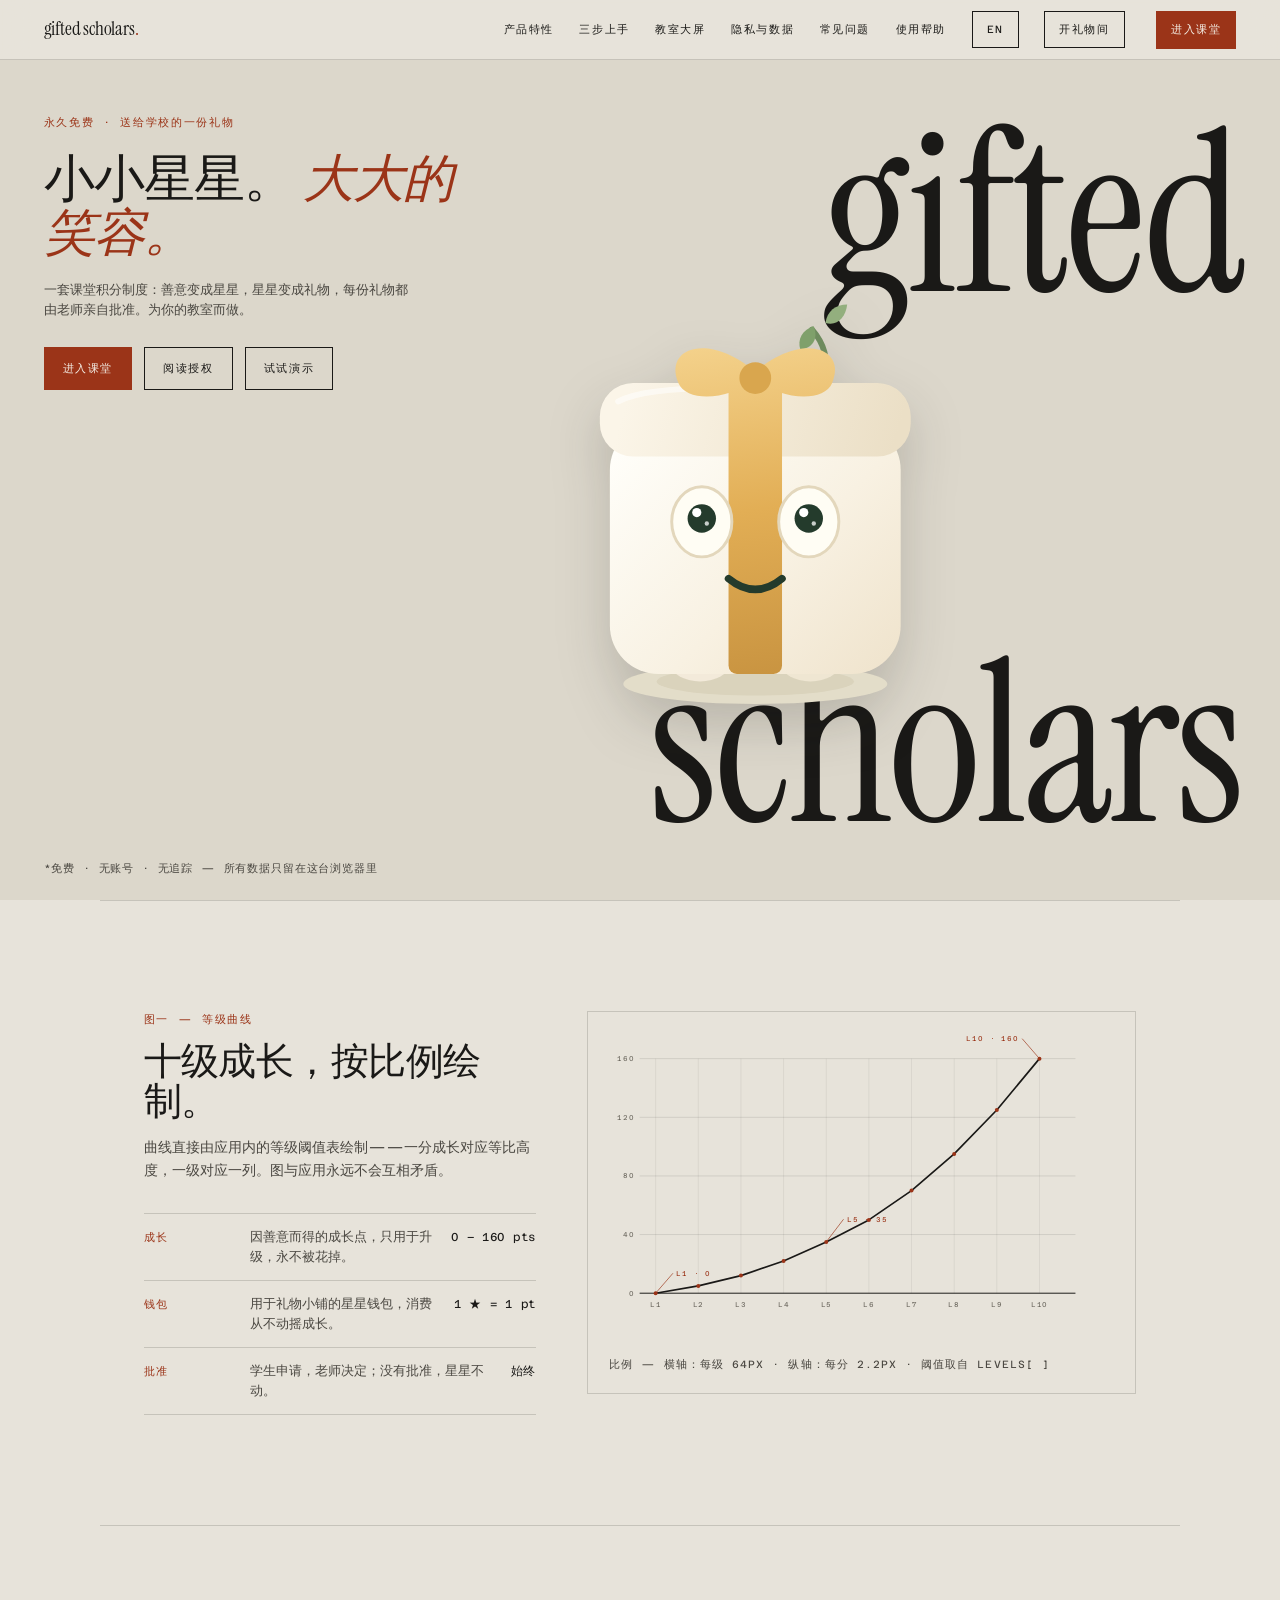
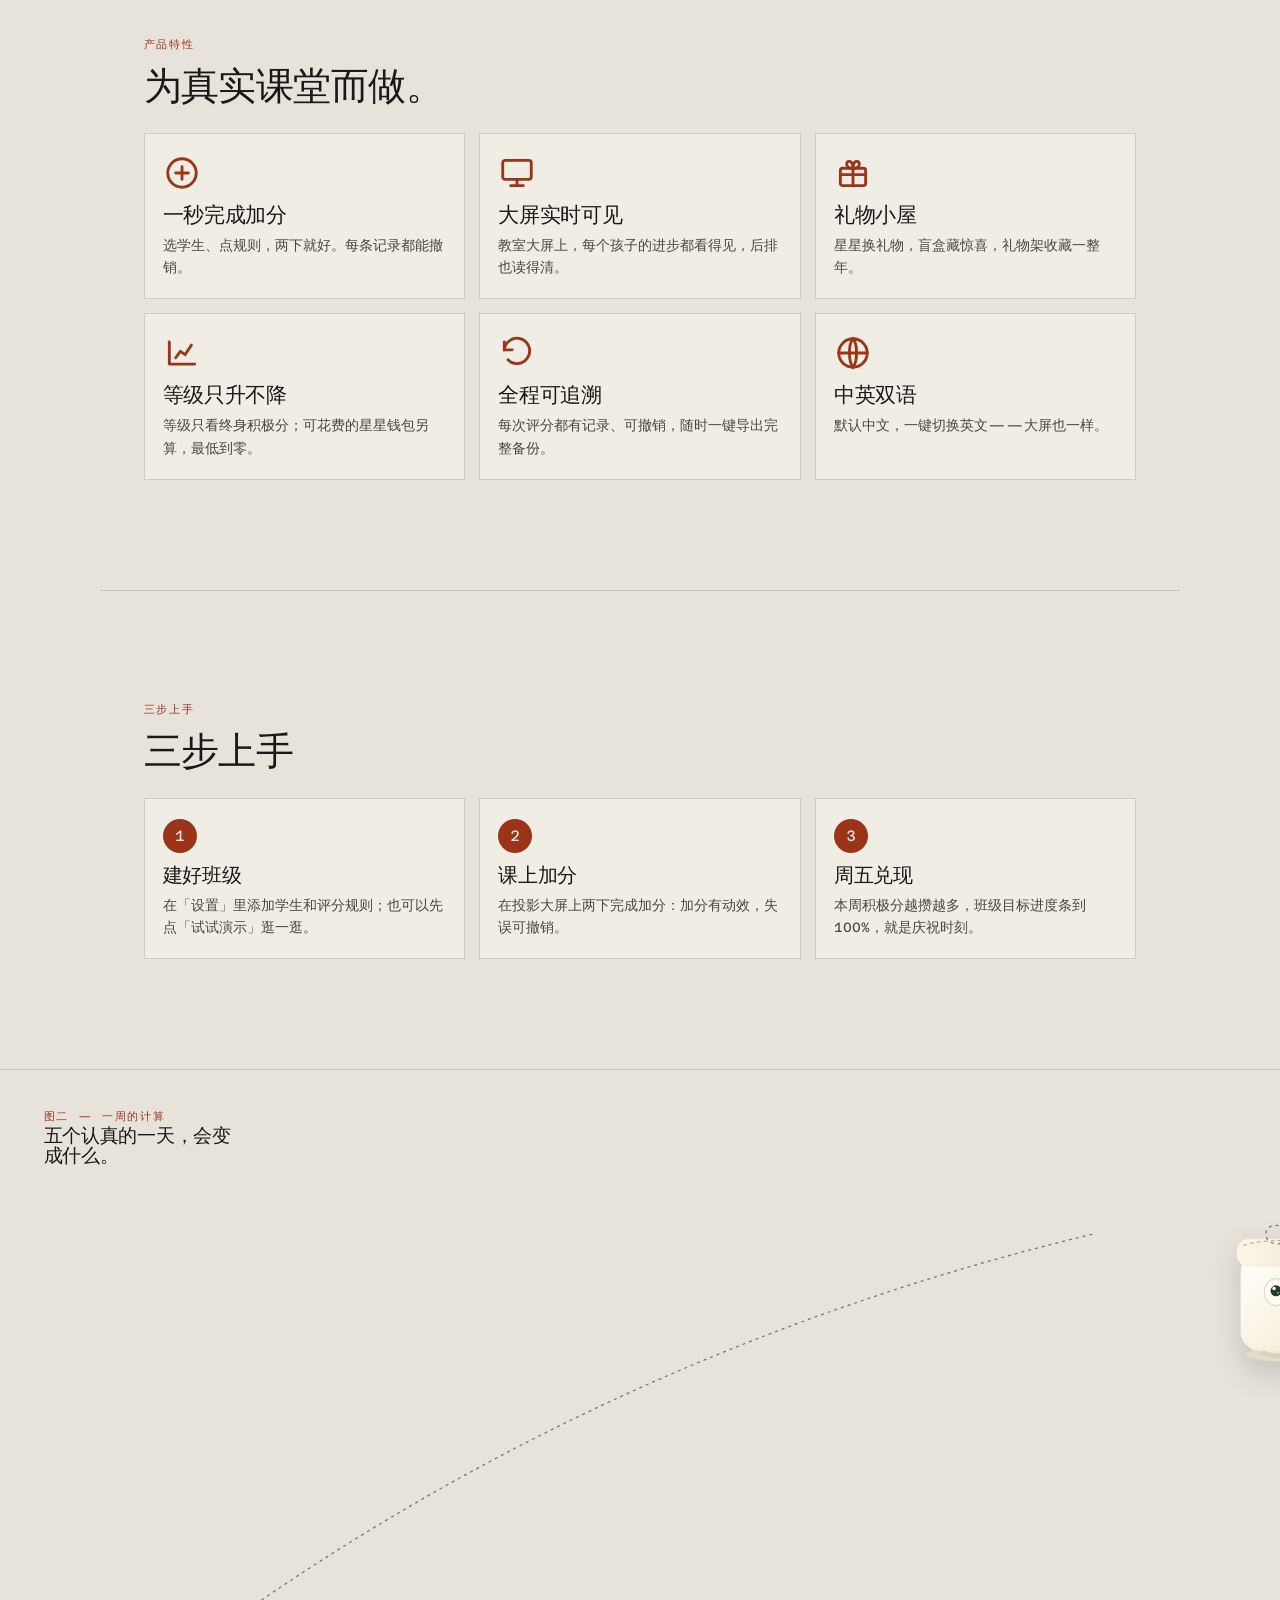
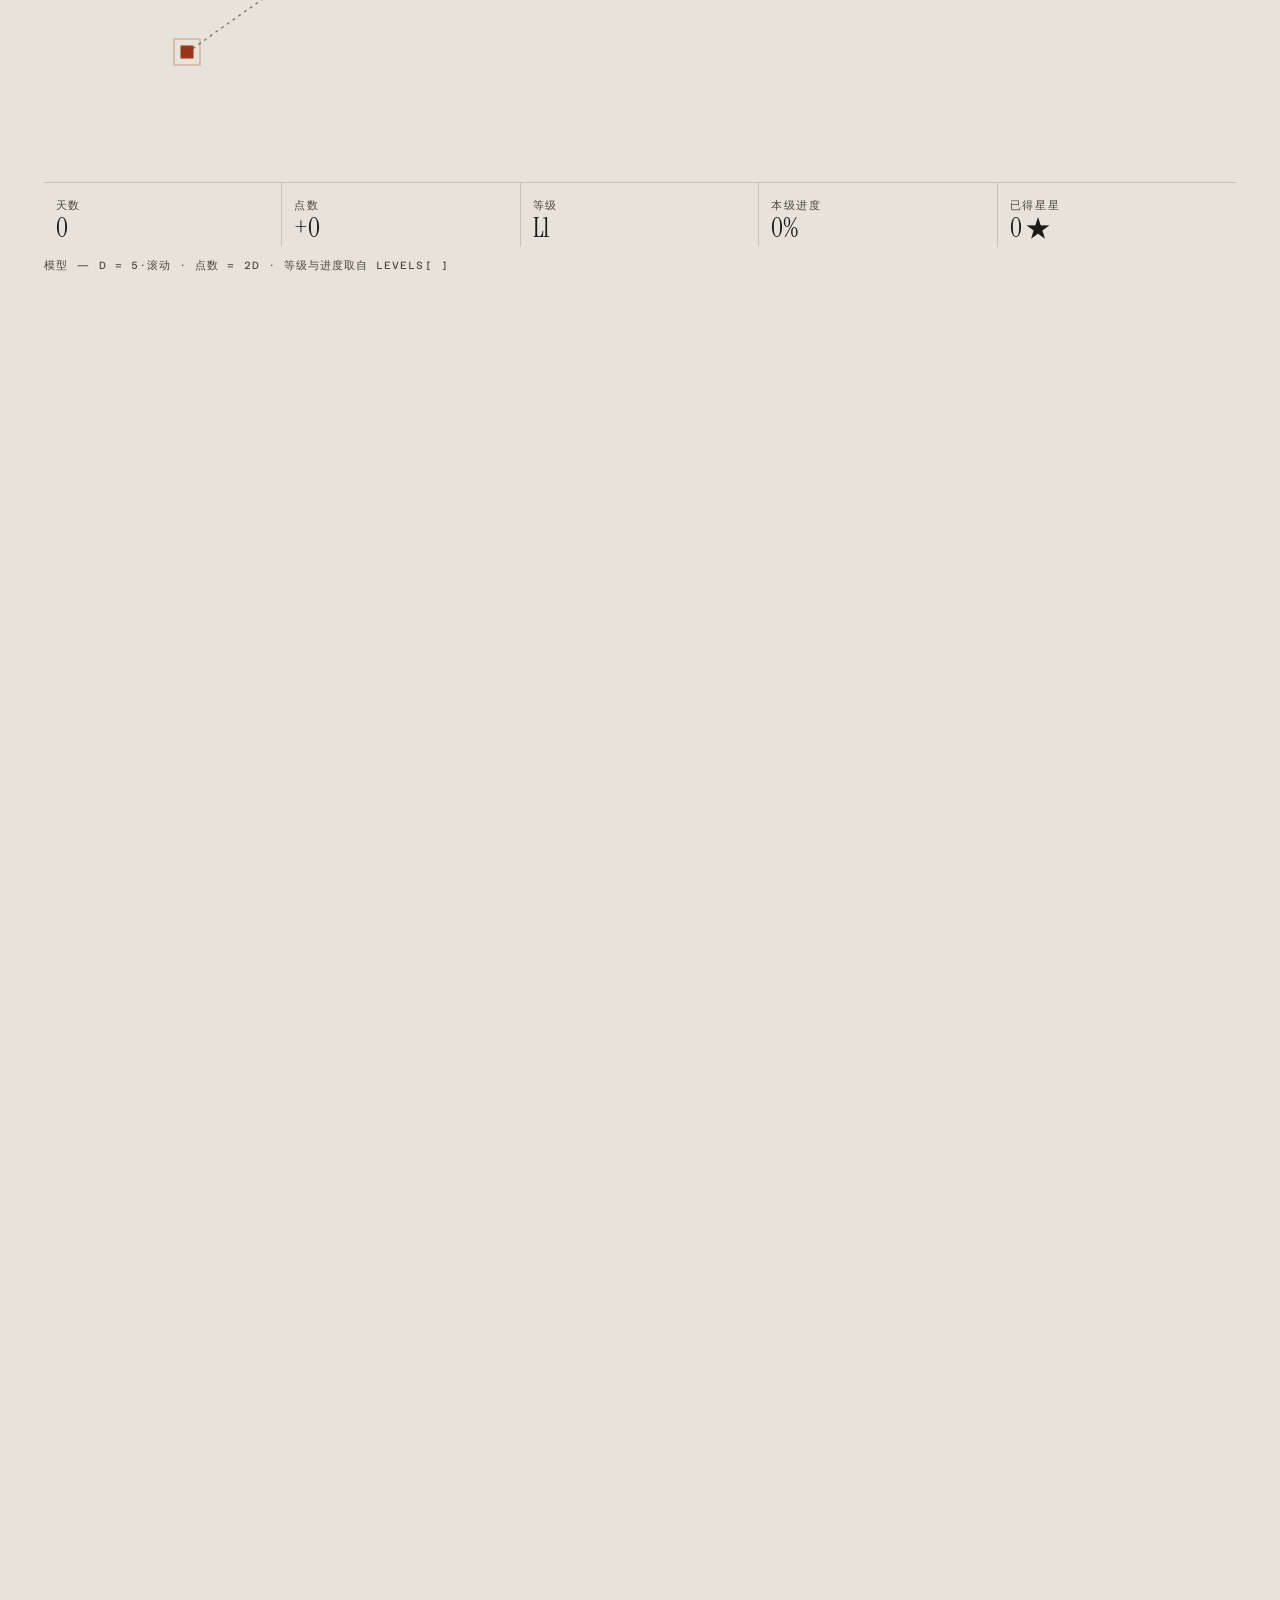
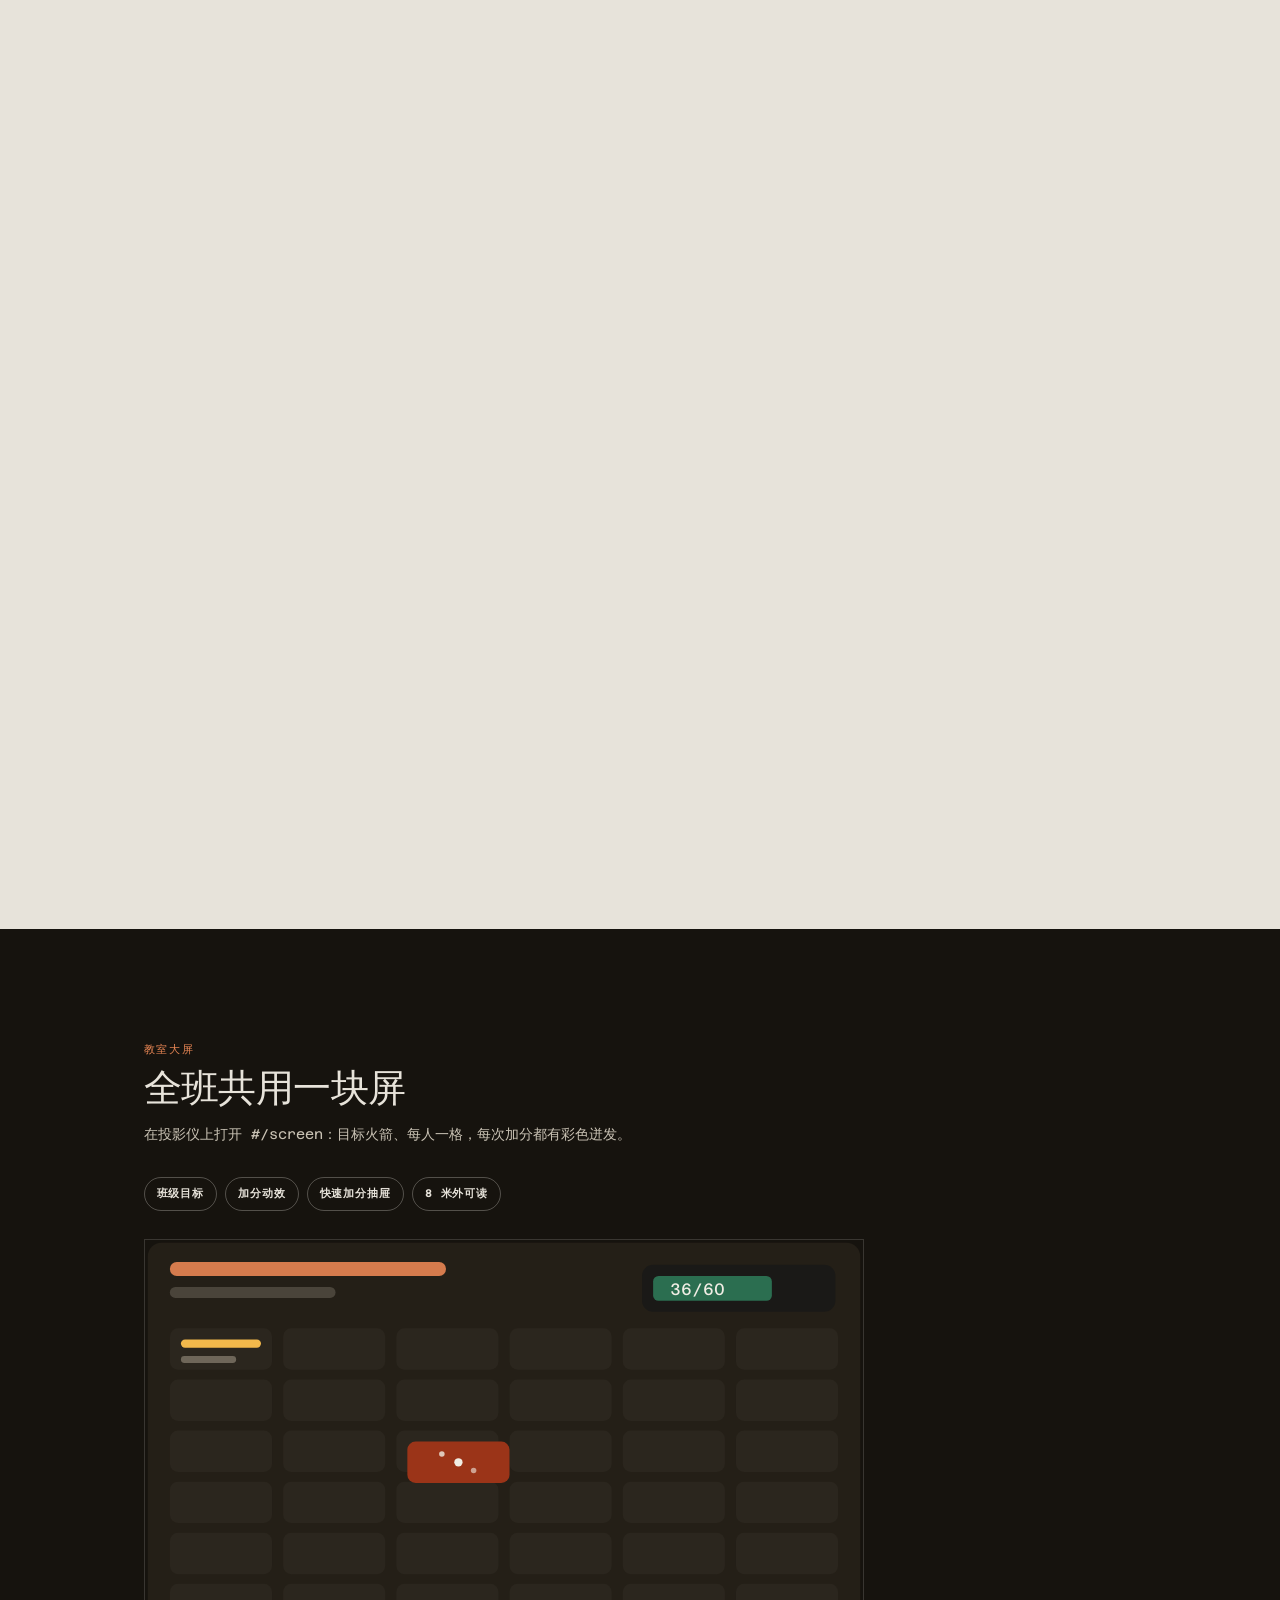
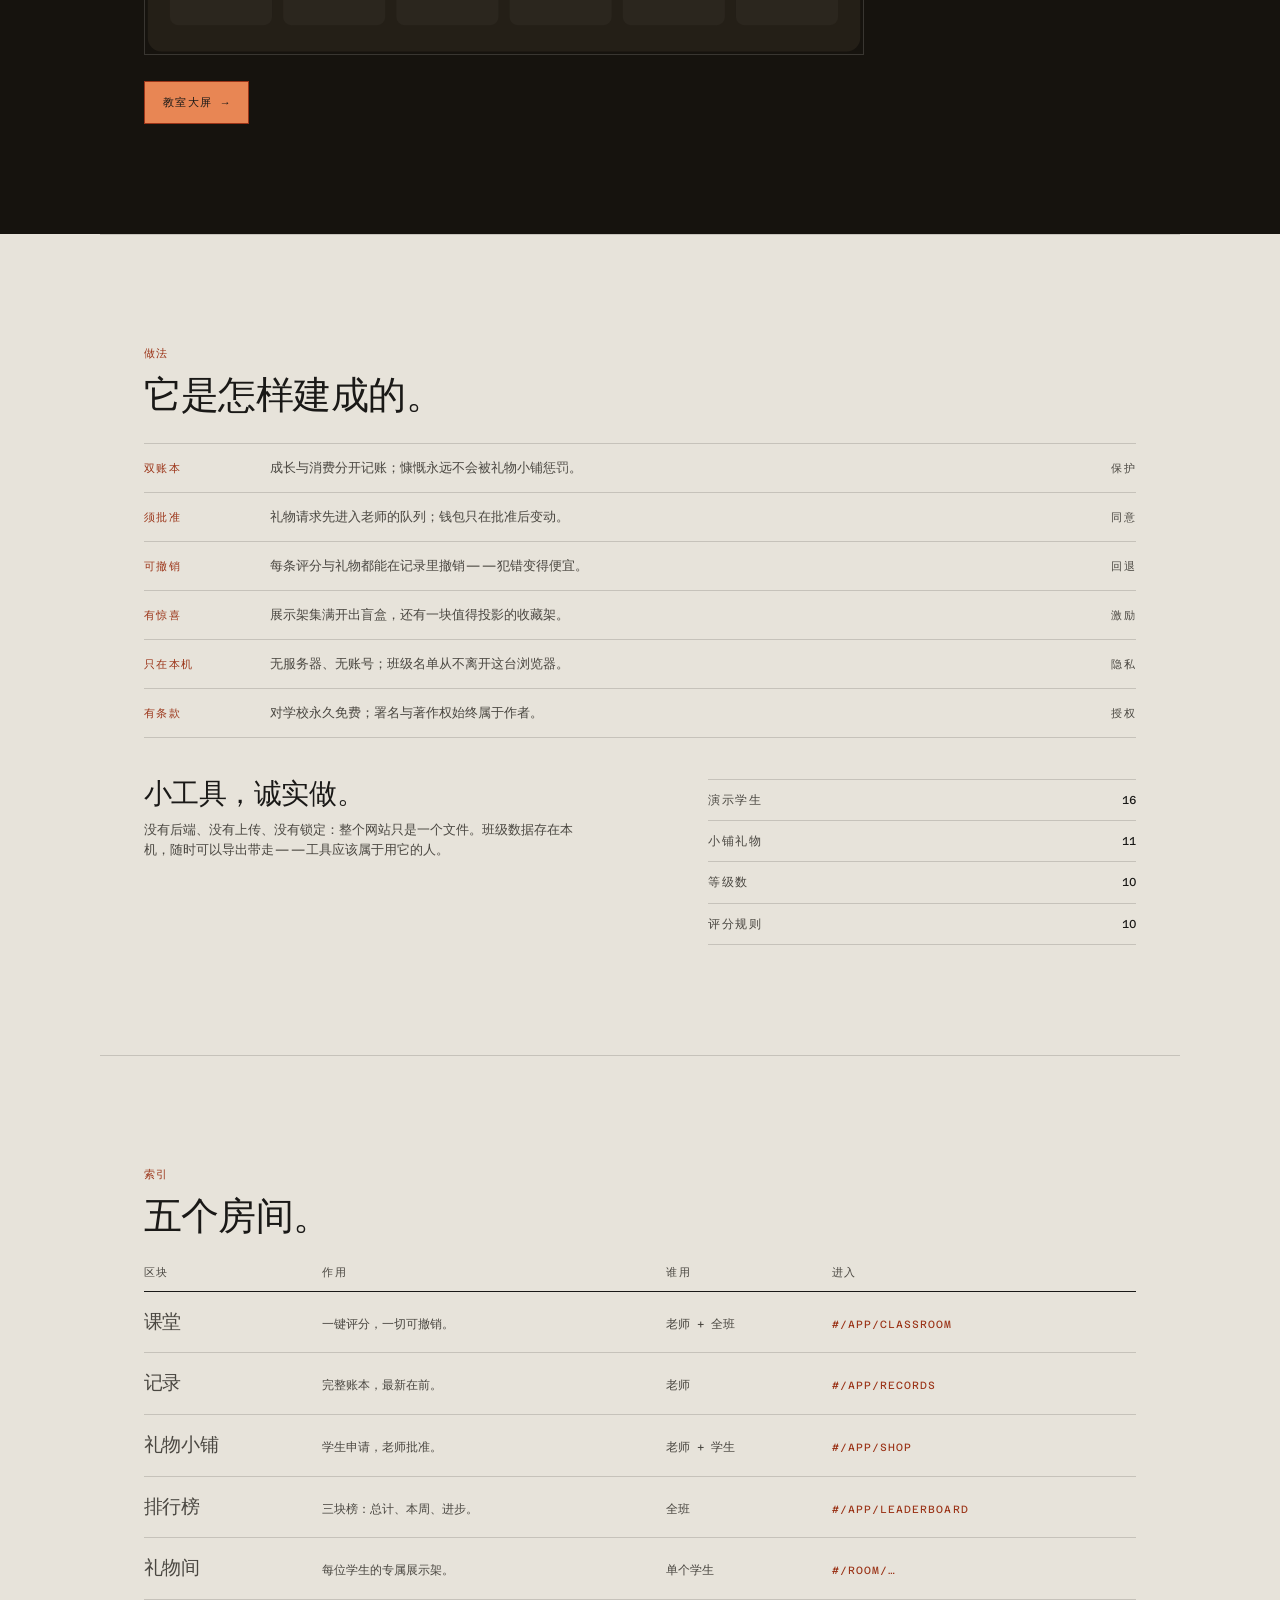
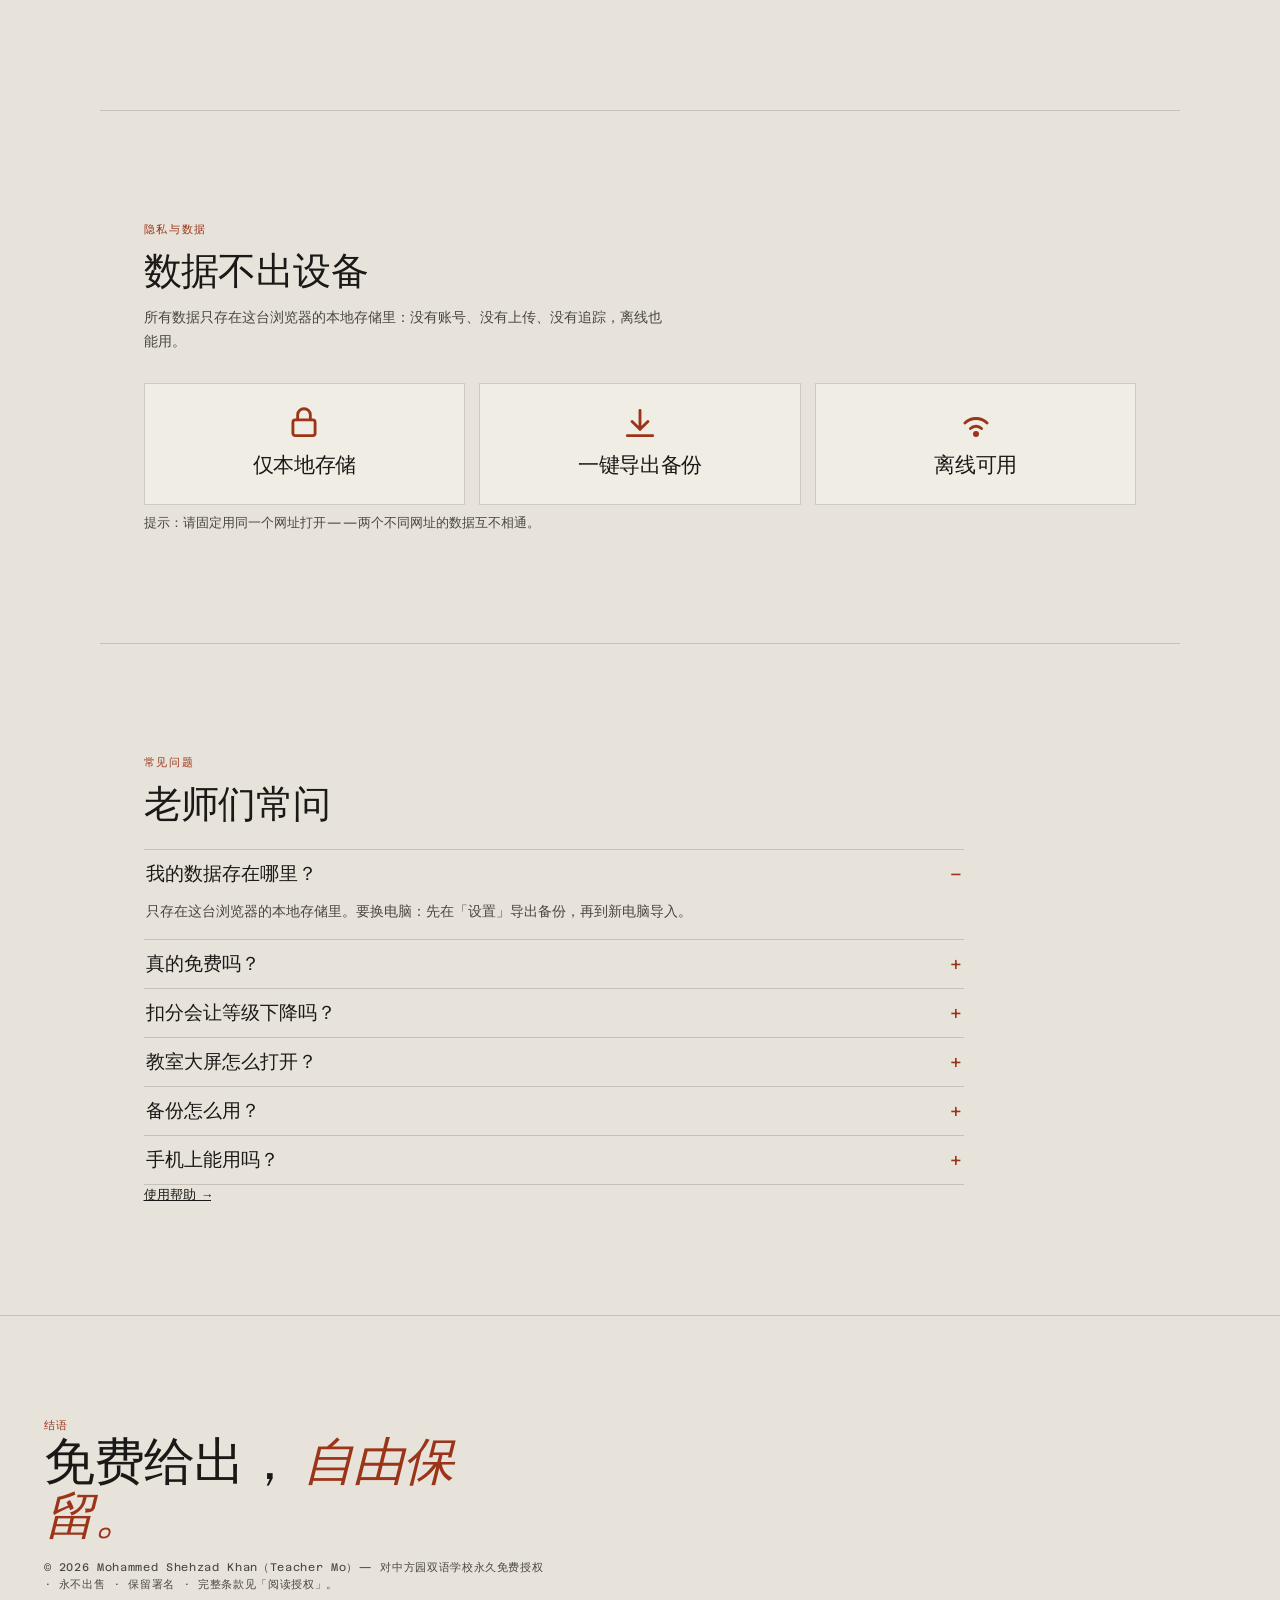
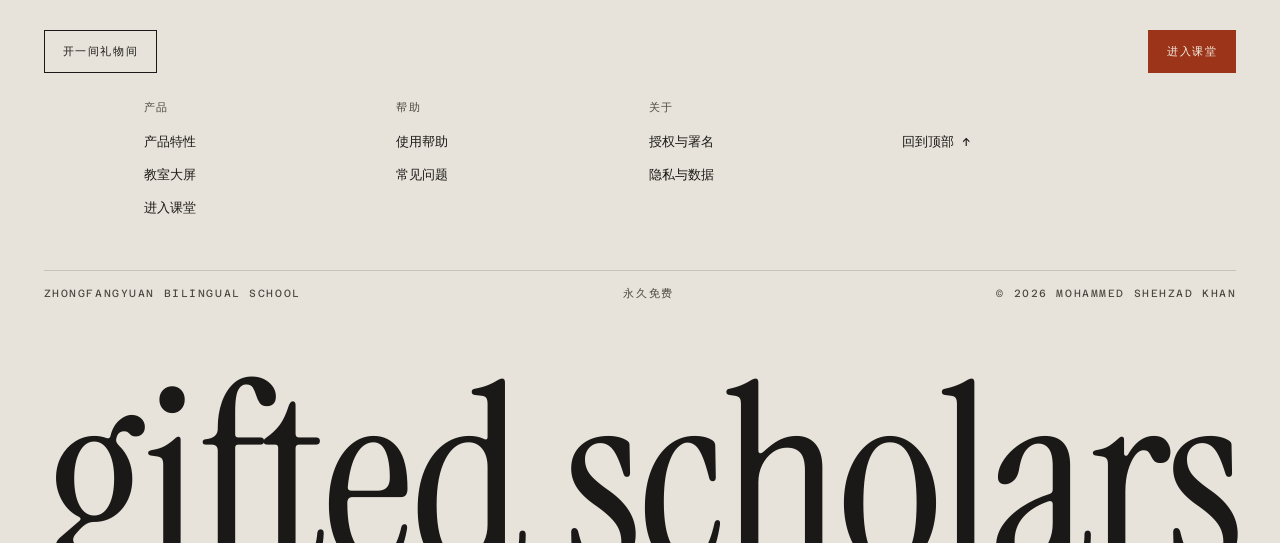
==== commit 92e9cd63: "fix(audit/T5): a11y — axe-clean across landing/help/screen/classroom: card overlay-button (no nested" ====
--- a/index.html
+++ b/index.html
@@ -450,7 +450,7 @@
 .gsbtn.pig{background:var(--pigment);border-color:var(--pigment);color:#F4EFE6}
 .gsbtn.pig:hover{background:var(--ink);border-color:var(--ink)}
 .gshero .corner-cap{position:absolute;left:clamp(16px,3.4vw,48px);bottom:clamp(14px,2.6vh,26px);
-  z-index:5;font-size:10.5px;letter-spacing:.08em;color:var(--muted);max-width:52ch}
+  z-index:5;font-size:10.5px;letter-spacing:.08em;color:var(--ink-soft);max-width:52ch}
 
 /* split wordmark: two stacked lines bracket the subject */
 .gswm{position:absolute;inset:0;z-index:1;pointer-events:none}
@@ -485,7 +485,7 @@
 .gsdraw .dl .val{font-size:11.5px;letter-spacing:.06em;color:var(--ink);white-space:nowrap}
 .figwrap{border:1px solid var(--hair);background:var(--ground);padding:clamp(10px,1.6vw,22px)}
 .figwrap svg{display:block;width:100%;height:auto}
-.figwrap .fignote{margin-top:10px;font-size:10.5px;letter-spacing:.1em;text-transform:uppercase;color:var(--muted)}
+.figwrap .fignote{margin-top:10px;font-size:10.5px;letter-spacing:.1em;text-transform:uppercase;color:var(--ink-soft)}
 
 /* ---------- fig 02 · pinned study ---------- */
 .gsstudy{height:340vh;border-top:1px solid var(--hair)}
@@ -504,7 +504,7 @@
 .gsstudy .readouts{display:grid;grid-template-columns:repeat(5,1fr);border-top:1px solid var(--hair);margin-top:10px}
 .gsstudy .readouts>div{padding:14px 12px 4px;border-right:1px solid var(--hair)}
 .gsstudy .readouts>div:last-child{border-right:none}
-.gsstudy .readouts .k{display:block;font-size:10.5px;letter-spacing:.15em;text-transform:uppercase;color:var(--muted)}
+.gsstudy .readouts .k{display:block;font-size:10.5px;letter-spacing:.15em;text-transform:uppercase;color:var(--ink-soft)}
 .gsstudy .readouts .v{display:block;font-size:clamp(19px,2vw,30px);letter-spacing:-.01em;color:var(--ink);
   font-family:var(--serif);font-variant-numeric:tabular-nums;line-height:1.15}
 .gsstudy .modelnote{margin-top:10px;font-size:10.5px;letter-spacing:.1em;text-transform:uppercase;color:var(--ink-soft)}
@@ -514,13 +514,13 @@
 .gsmat .row{display:grid;grid-template-columns:110px 1fr auto;gap:16px;padding:14px 0;border-bottom:1px solid var(--hair);align-items:baseline}
 .gsmat .row .k{font-size:10.5px;letter-spacing:.15em;text-transform:uppercase;color:var(--pigment)}
 .gsmat .row .d{color:var(--ink-2);max-width:64ch}
-.gsmat .row .c{font-size:10.5px;letter-spacing:.15em;text-transform:uppercase;color:var(--muted)}
+.gsmat .row .c{font-size:10.5px;letter-spacing:.15em;text-transform:uppercase;color:var(--ink-soft)}
 .gsmat .pair{display:grid;grid-template-columns:minmax(280px,6fr) minmax(260px,5fr);gap:clamp(24px,4vw,64px);margin-top:clamp(26px,4.5vh,48px)}
 .gsmat .pair h3{font-size:clamp(20px,2.2vw,30px);max-width:22ch}
 .gsmat .pair p{margin-top:12px;color:var(--ink-2);max-width:56ch}
 .gsmat .pair .data{border-top:1px solid var(--hair)}
 .gsmat .pair .data>div{display:flex;justify-content:space-between;gap:14px;padding:11px 0;border-bottom:1px solid var(--hair);font-size:11.5px}
-.gsmat .pair .data .k{letter-spacing:.12em;text-transform:uppercase;color:var(--muted)}
+.gsmat .pair .data .k{letter-spacing:.12em;text-transform:uppercase;color:var(--ink-soft)}
 
 /* ---------- work table ---------- */
 .gstable .tbl{width:100%;border-collapse:collapse;margin-top:clamp(18px,3vh,30px)}
@@ -536,7 +536,7 @@
 /* ---------- close ---------- */
 .gsclose{padding:clamp(56px,11vh,130px) clamp(16px,3.4vw,48px) 0;border-top:1px solid var(--hair);overflow:hidden}
 .gsclose h2{font-size:clamp(30px,4vw,56px);max-width:20ch}
-.gsclose .fine{margin-top:16px;font-size:11px;letter-spacing:.06em;color:var(--muted);max-width:72ch}
+.gsclose .fine{margin-top:16px;font-size:11px;letter-spacing:.06em;color:var(--ink-soft);max-width:72ch}
 .gsclose .ctas{display:flex;justify-content:space-between;gap:12px;margin-top:clamp(22px,4vh,40px);flex-wrap:wrap}
 .gsclose .strip{display:flex;justify-content:space-between;gap:14px;border-top:1px solid var(--hair);
   margin-top:clamp(26px,5vh,52px);padding:14px 0;font-size:10.5px;letter-spacing:.15em;text-transform:uppercase;color:var(--ink-soft);flex-wrap:wrap}
@@ -586,7 +586,7 @@
   .gstable .tbl td{border-bottom:none;padding:3px 0}
   .gstable .tbl td.name{font-size:19px;margin-bottom:4px}
   .gstable .tbl td::before{content:attr(data-k);display:inline-block;width:86px;
-    font-size:10.5px;letter-spacing:.15em;text-transform:uppercase;color:var(--muted)}
+    font-size:10.5px;letter-spacing:.15em;text-transform:uppercase;color:var(--ink-soft)}
   .gsclose .ctas{flex-direction:column}
   .gsclose .ctas .gsbtn{justify-content:center}
 }
@@ -661,7 +661,7 @@
 .footlinks{display:grid;grid-template-columns:repeat(4,1fr);gap:18px;max-width:1080px;margin:26px auto 8px;
   padding:0 clamp(16px,3.4vw,48px)}
 .footlinks .k{display:block;font-family:var(--mono);font-size:10.5px;letter-spacing:.14em;text-transform:uppercase;
-  color:var(--muted);margin-bottom:10px}
+  color:var(--ink-soft);margin-bottom:10px}
 .footlinks a,.footlinks .flink{display:block;font-family:var(--mono);font-size:13px;color:var(--ink);
   padding:6px 0;text-decoration:none;text-align:left;border:0;background:none;cursor:pointer}
 .footlinks a:hover,.footlinks .flink:hover{color:var(--pigment);text-decoration:underline;text-underline-offset:3px}
@@ -1070,7 +1070,7 @@
  originNote:"Use ONE address for this class — data does not transfer between my-gifts-with-mo.duckdns.org and mdshekhn.github.io.",
  backupNever:"Last backup: never",backupOn:"Last backup: {date}",
  backupNudge:"It has been over a week — export a fresh backup.",
- screenExit:"Exit",screenDrawer:"Quick award",ariSound:"Toggle sound",ariFull:"Fullscreen",ariDrawer:"Quick award panel",goalDefault:"Friday reward",soundChip:"Tap anywhere to enable sound",undoLast:"Undo last",undoneToast:"Undone",scrHideNeg:"Hide minus markers on the Big Screen",ariGoal:"Class goal progress",goalNums:"{e} / {t2} · {l} to go",goalSection:"Big screen & class goal",goalEnable:"Show class goal on the big screen",goalName:"Goal label",goalTarget:"Target points (weekly positives)",saveGoal:"Save goal",goalSaved:"Goal saved",storageBlocked:"This browser is blocking storage — data will not survive a reload."
+ screenExit:"Exit",screenDrawer:"Quick award",ariSound:"Toggle sound",ariFull:"Fullscreen",ariDrawer:"Quick award panel",goalDefault:"Friday reward",soundChip:"Tap anywhere to enable sound",undoLast:"Undo last",undoneToast:"Undone",scrHideNeg:"Hide minus markers on the Big Screen",scrGridLabel:"Student tiles (scrollable)",ariGoal:"Class goal progress",goalNums:"{e} / {t2} · {l} to go",goalSection:"Big screen & class goal",goalEnable:"Show class goal on the big screen",goalName:"Goal label",goalTarget:"Target points (weekly positives)",saveGoal:"Save goal",goalSaved:"Goal saved",storageBlocked:"This browser is blocking storage — data will not survive a reload."
 });
 Object.assign(I18N.zh,{
  errToast:"出了点小问题，但你的数据是安全的。",
@@ -1117,7 +1117,7 @@
  originNote:"请固定使用同一个网址打开本站——两个网址的数据互不相通。",
  backupNever:"上次备份：还没有",backupOn:"上次备份：{date}",
  backupNudge:"已经超过一周了——导出一份新备份吧。",
- screenExit:"退出",screenDrawer:"快速加分",ariSound:"开关声音",ariFull:"全屏",ariDrawer:"快速加分面板",goalDefault:"周五奖励",soundChip:"轻点任意位置开启声音",undoLast:"撤销上一次",undoneToast:"已撤销",scrHideNeg:"大屏上隐藏扣分标记",ariGoal:"班级目标进度",goalNums:"{e} / {t2} · 还差 {l}",goalSection:"大屏幕与班级目标",goalEnable:"在大屏幕上显示班级目标",goalName:"目标名称",goalTarget:"目标分数（每周成长分）",saveGoal:"保存目标",goalSaved:"目标已保存",storageBlocked:"这台浏览器阻止了本地存储——刷新页面后数据将无法保留。"
+ screenExit:"退出",screenDrawer:"快速加分",ariSound:"开关声音",ariFull:"全屏",ariDrawer:"快速加分面板",goalDefault:"周五奖励",soundChip:"轻点任意位置开启声音",undoLast:"撤销上一次",undoneToast:"已撤销",scrHideNeg:"大屏上隐藏扣分标记",scrGridLabel:"学生卡片（可滚动）",ariGoal:"班级目标进度",goalNums:"{e} / {t2} · 还差 {l}",goalSection:"大屏幕与班级目标",goalEnable:"在大屏幕上显示班级目标",goalName:"目标名称",goalTarget:"目标分数（每周成长分）",saveGoal:"保存目标",goalSaved:"目标已保存",storageBlocked:"这台浏览器阻止了本地存储——刷新页面后数据将无法保留。"
 });
 
 "use strict";
@@ -1402,7 +1402,8 @@
 }
 function stuCard(st){
   const g=growthOf(st),w=walletOf(st),lp=lvlProgress(g),L=LEVELS[lp.i];
-  return `<div class="card stk${sel.has(st.id)?" sel":""}" id="card-${st.id}" onclick="pick('${st.id}')" role="button" tabindex="0" aria-pressed="${sel.has(st.id)}" onkeydown="if(event.key==='Enter'||event.key===' '){event.preventDefault();pick('${st.id}')}">
+  return `<div class="card stk${sel.has(st.id)?" sel":""}" id="card-${st.id}">
+    <button type="button" class="cardhit" aria-pressed="${sel.has(st.id)}" aria-label="${esc(st.name)}" onclick="pick('${st.id}')"></button>
     <span class="pick" aria-hidden="true">${sel.has(st.id)?"✓":""}</span>
     <div class="av" style="background:hsl(${st.hue},55%,82%)">${esc(initialOf(st.name))}</div>
     <div class="nm">${esc(st.name)}</div>
@@ -1901,6 +1902,7 @@
     </div>`:"";
   $("#view").innerHTML=`
   <div class="screen-root">
+    <h1 class="visually-hidden">${t("navScreen")}</h1>
     <header class="scr-top">
       <div class="scr-id"><b class="scr-class">${esc(cls)}</b>${goal}</div>
       <div class="scr-btns">
@@ -1911,7 +1913,7 @@
         <a class="scr-btn" href="#/app/classroom" aria-label="${t("screenExit")}">✕ ${t("screenExit")}</a>
       </div>
     </header>
-    <main class="scr-grid" id="scrGrid">${S.students.map(tileHTML).join("")}</main>
+    <main class="scr-grid" id="scrGrid" tabindex="0" aria-label="${t("scrGridLabel")}">${S.students.map(tileHTML).join("")}</main>
     ${PICK_OPEN?`<div class="drw" id="pickOverlay"><div class="drw-card pickcard" role="dialog" aria-label="${t("pickTitle")}">
       <div class="drw-head"><strong>${t("pickTitle")}</strong><button class="scr-btn" onclick="pickClose()" aria-label="${t("close")}">✕</button></div>
       <div class="pickname num" id="pickName">${(byId(PICK_LAST)||{name:"—"}).name}</div>
@@ -2598,9 +2600,9 @@
 
 /* ---- remake program: icons, mock, faq data, menu, help ---- */
 const FI={
- plus:'<svg viewBox="0 0 24 24" fill="none" stroke="currentColor" stroke-width="1.8" stroke-linecap="round"><circle cx="12" cy="12" r="9"/><path d="M12 8v8M8 12h8"/></svg>',
- screen:'<svg viewBox="0 0 24 24" fill="none" stroke="currentColor" stroke-width="1.8" stroke-linecap="round"><rect x="3" y="4" width="18" height="12" rx="1.5"/><path d="M8 20h8M12 16v4"/></svg>',
- gift:'<svg viewBox="0 0 24 24" fill="none" stroke="currentColor" stroke-width="1.8" stroke-linecap="round"><rect x="4" y="9" width="16" height="11" rx="1.5"/><path d="M12 9v11M4 13h16M12 9c-2.5 0-4-1.2-4-2.7C8 5 9 4.4 10 4.7c1.2.4 2 2 2 4.3 0-2.3.8-3.9 2-4.3 1-.3 2 .3 2 1.6C16 7.8 14.5 9 12 9z"/></svg>',
+ plus:'<svg aria-hidden="true" viewBox="0 0 24 24" fill="none" stroke="currentColor" stroke-width="1.8" stroke-linecap="round"><circle cx="12" cy="12" r="9"/><path d="M12 8v8M8 12h8"/></svg>',
+ screen:'<svg aria-hidden="true" viewBox="0 0 24 24" fill="none" stroke="currentColor" stroke-width="1.8" stroke-linecap="round"><rect x="3" y="4" width="18" height="12" rx="1.5"/><path d="M8 20h8M12 16v4"/></svg>',
+ gift:'<svg aria-hidden="true" viewBox="0 0 24 24" fill="none" stroke="currentColor" stroke-width="1.8" stroke-linecap="round"><rect x="4" y="9" width="16" height="11" rx="1.5"/><path d="M12 9v11M4 13h16M12 9c-2.5 0-4-1.2-4-2.7C8 5 9 4.4 10 4.7c1.2.4 2 2 2 4.3 0-2.3.8-3.9 2-4.3 1-.3 2 .3 2 1.6C16 7.8 14.5 9 12 9z"/></svg>',
  chart:'<svg viewBox="0 0 24 24" fill="none" stroke="currentColor" stroke-width="1.8" stroke-linecap="round"><path d="M4 19V5M4 19h16"/><path d="M8 15l3-4 3 2 4-6"/></svg>',
  undo:'<svg viewBox="0 0 24 24" fill="none" stroke="currentColor" stroke-width="1.8" stroke-linecap="round"><path d="M4 10a8 8 0 1 1 2.3 6.3"/><path d="M4 5v5h5"/></svg>',
  globe:'<svg viewBox="0 0 24 24" fill="none" stroke="currentColor" stroke-width="1.8" stroke-linecap="round"><circle cx="12" cy="12" r="9"/><path d="M3 12h18M12 3c3 3.5 3 14 0 18-3-4-3-14.5 0-18z"/></svg>',
